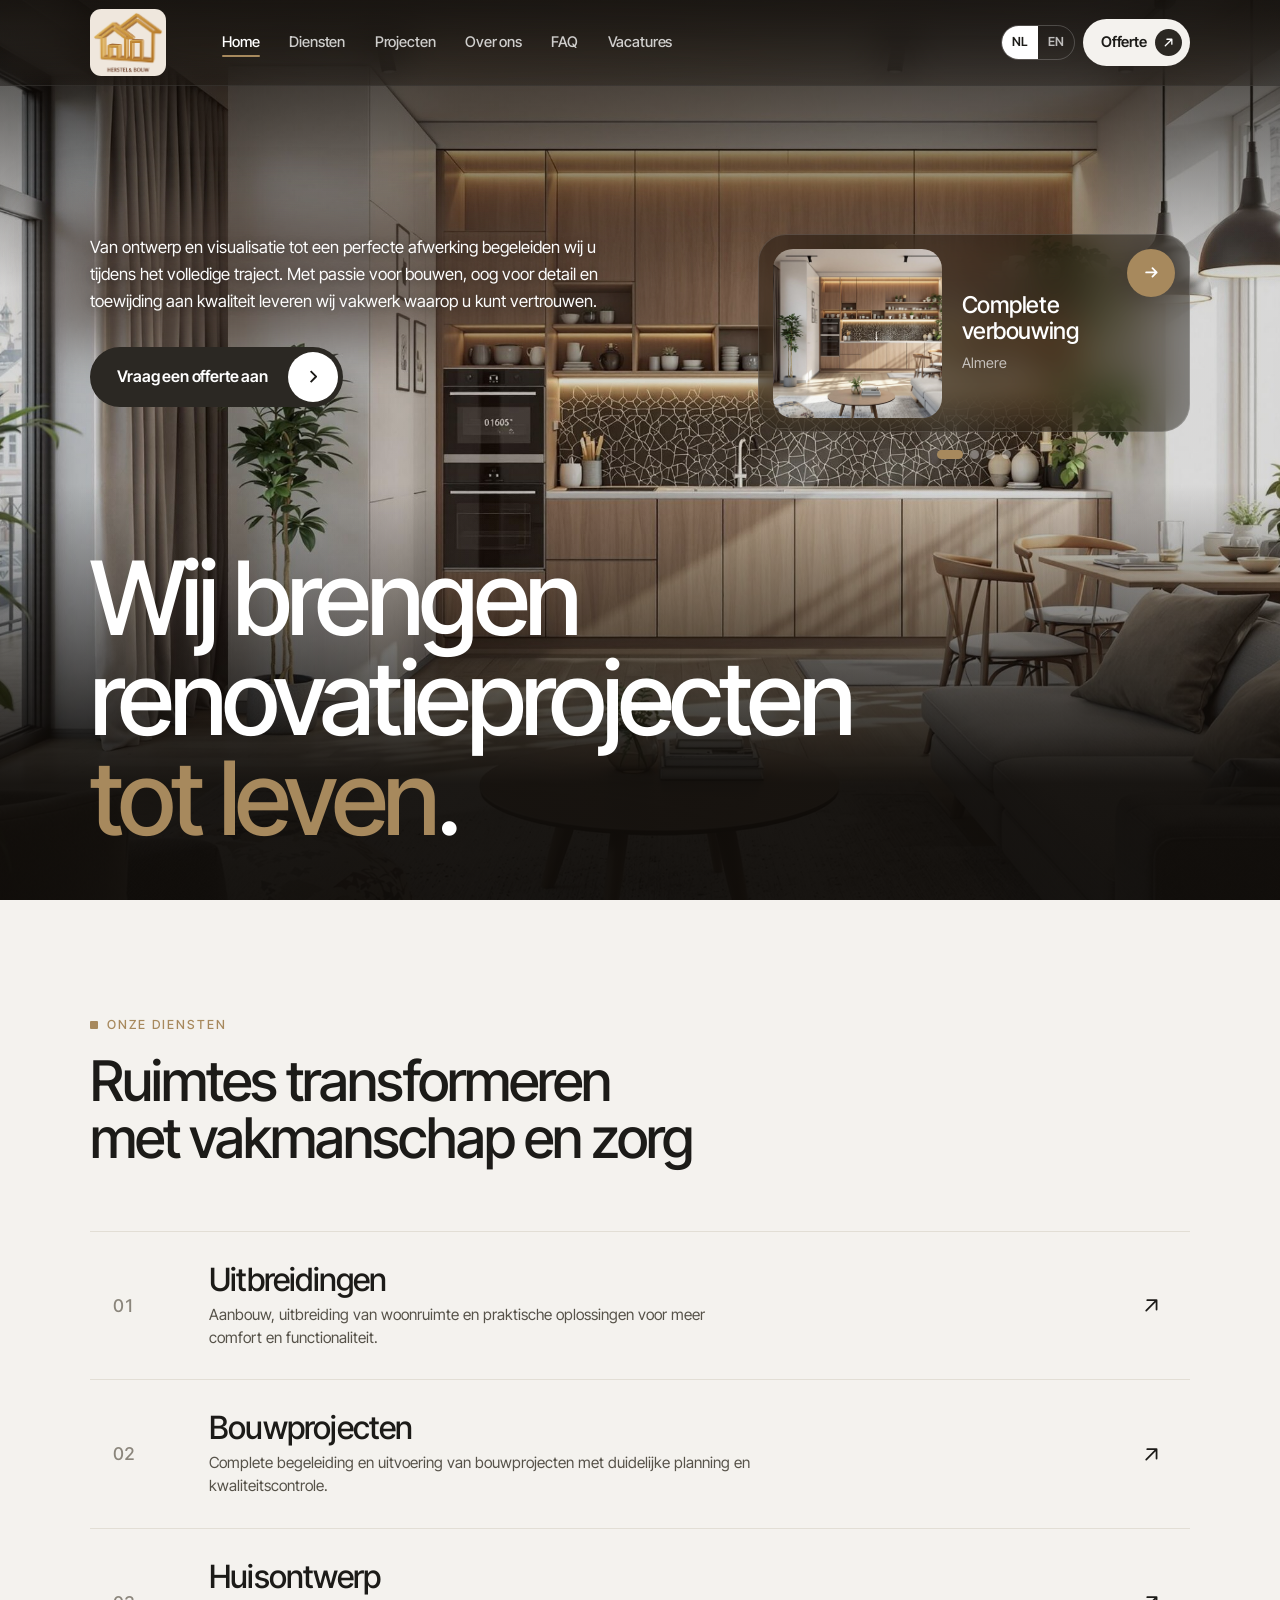
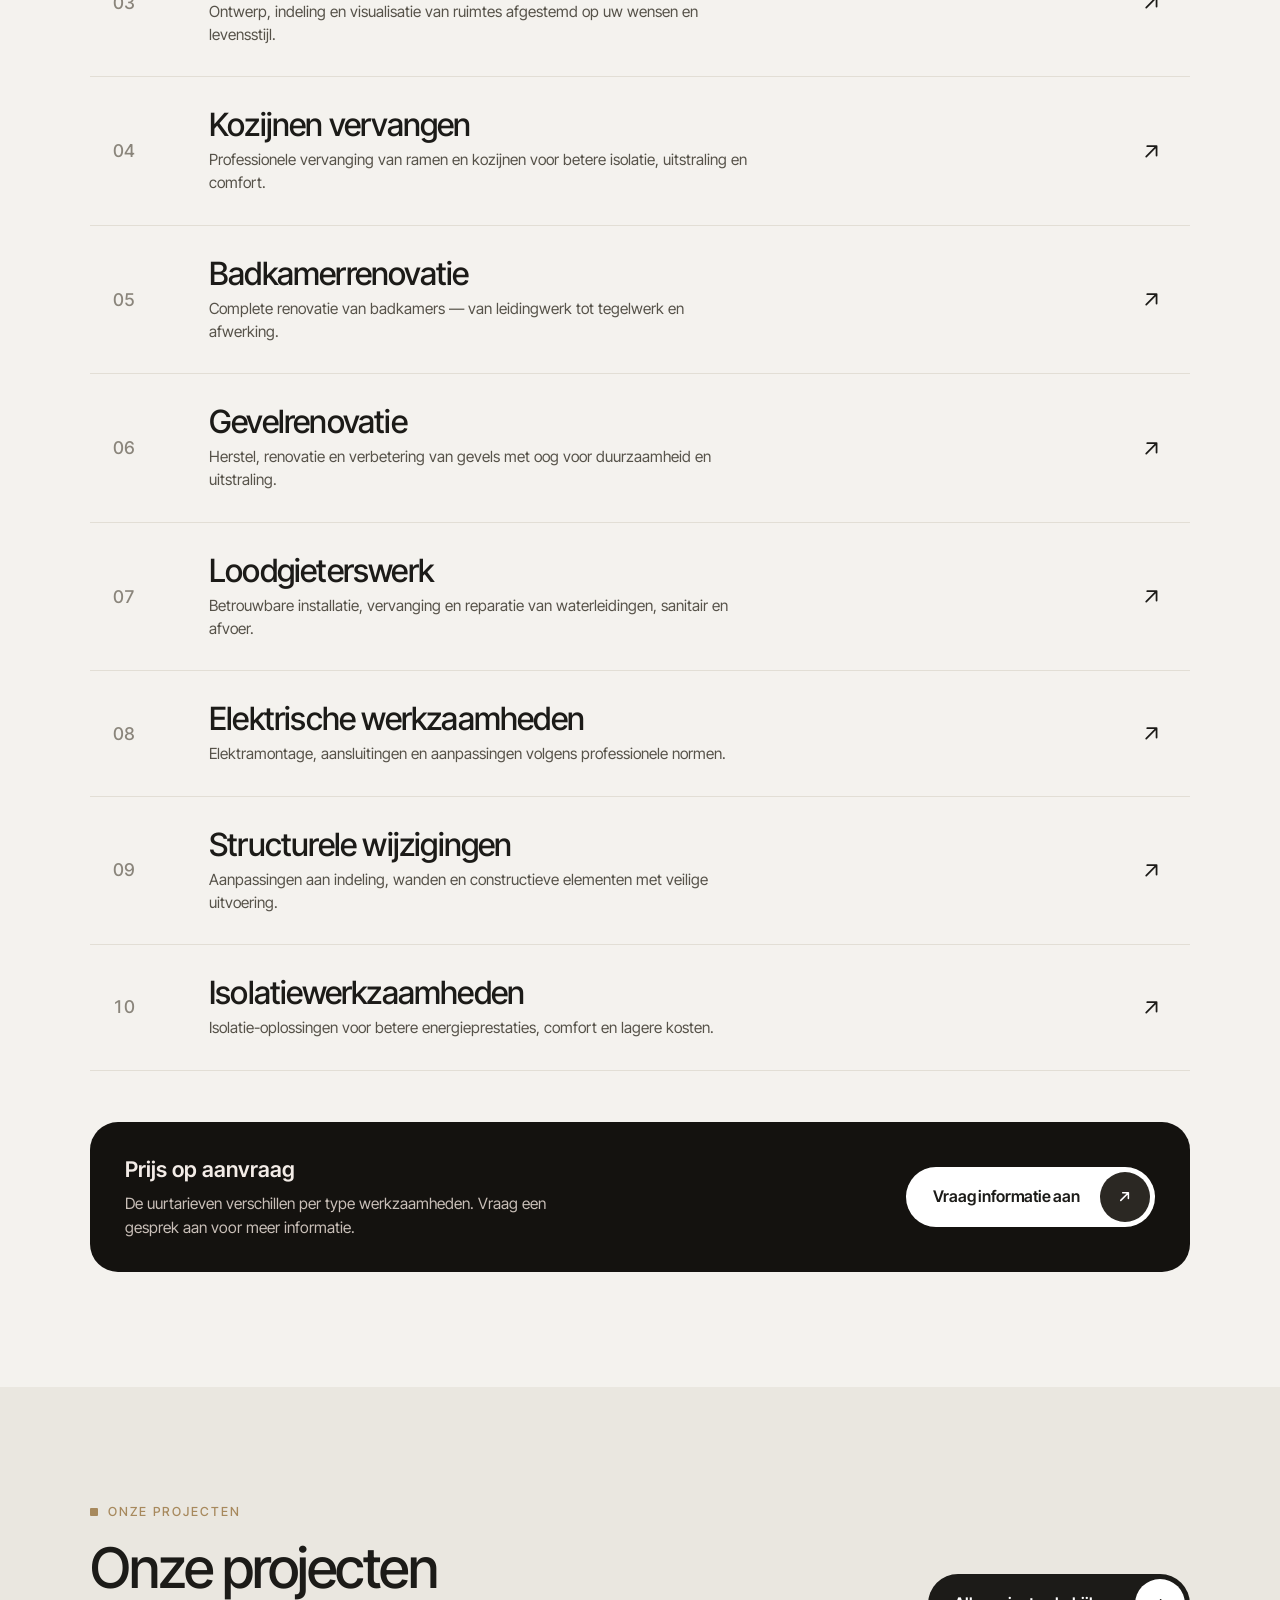
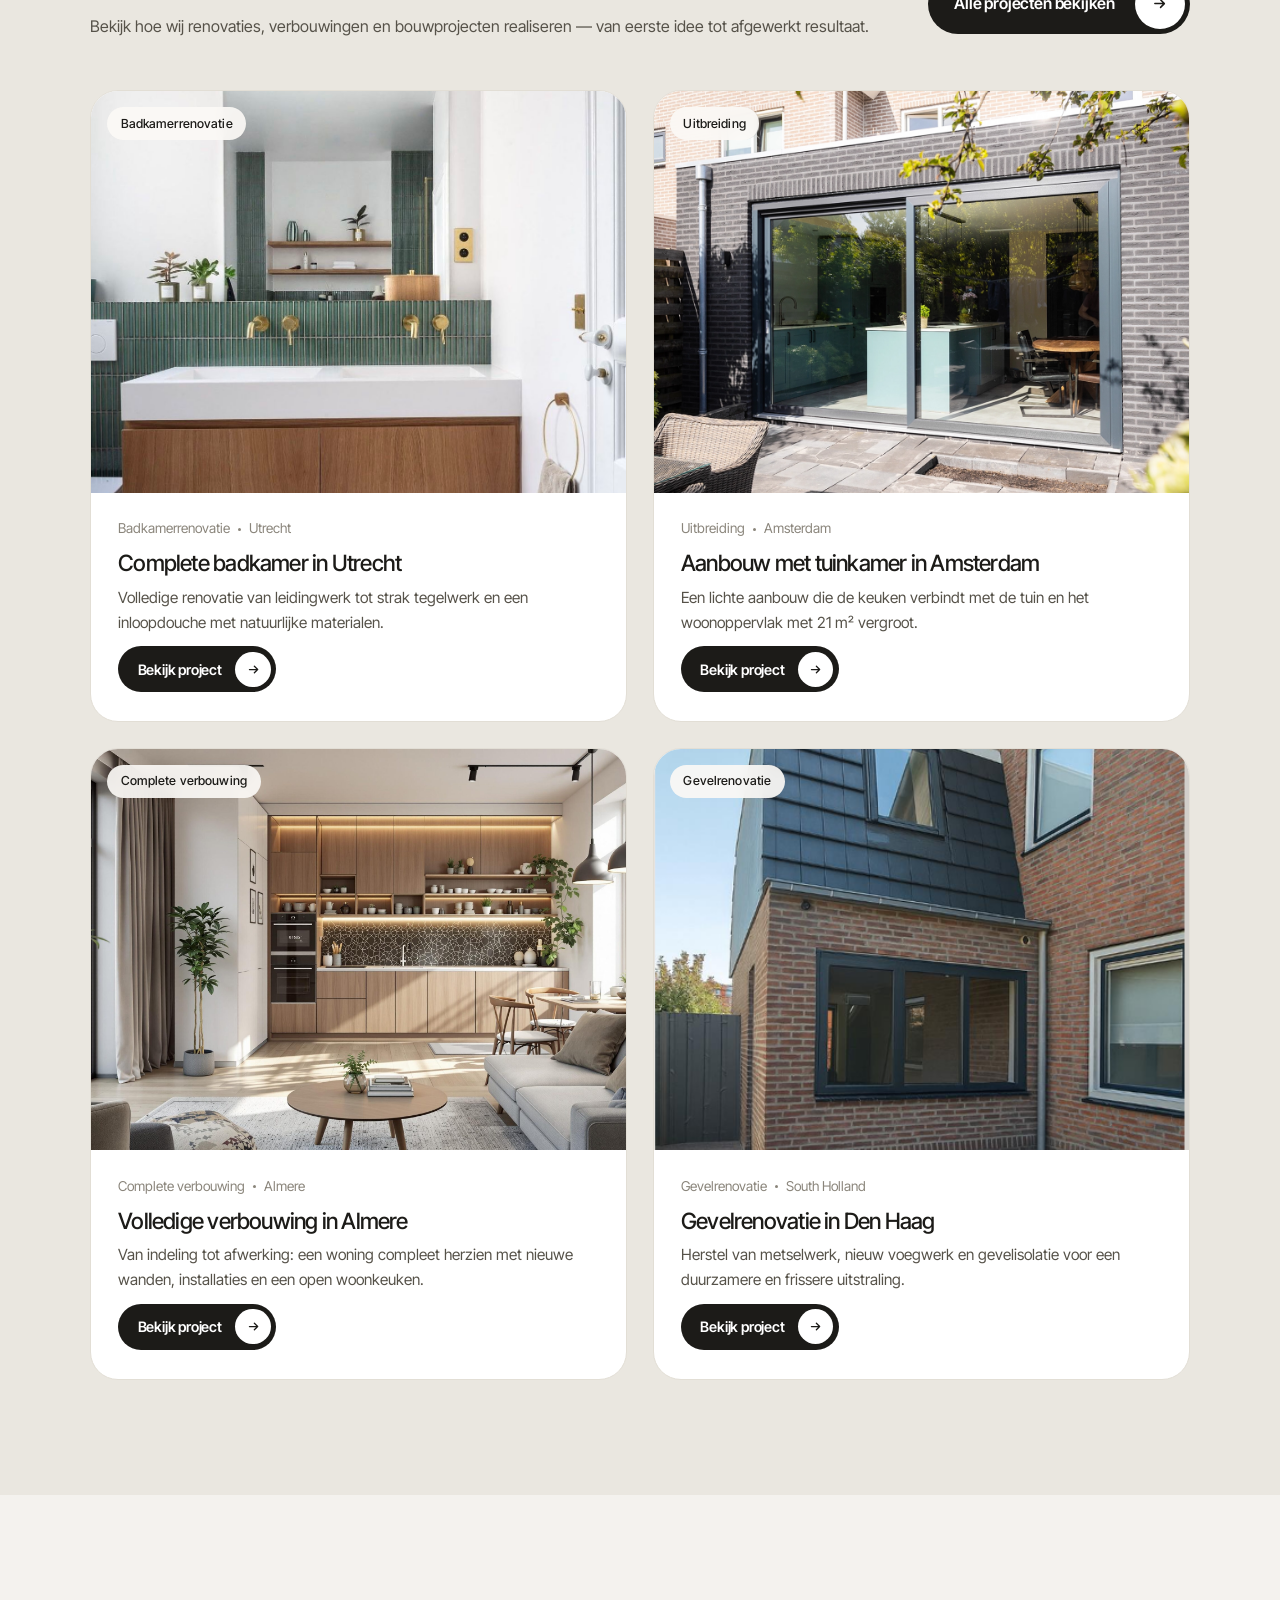
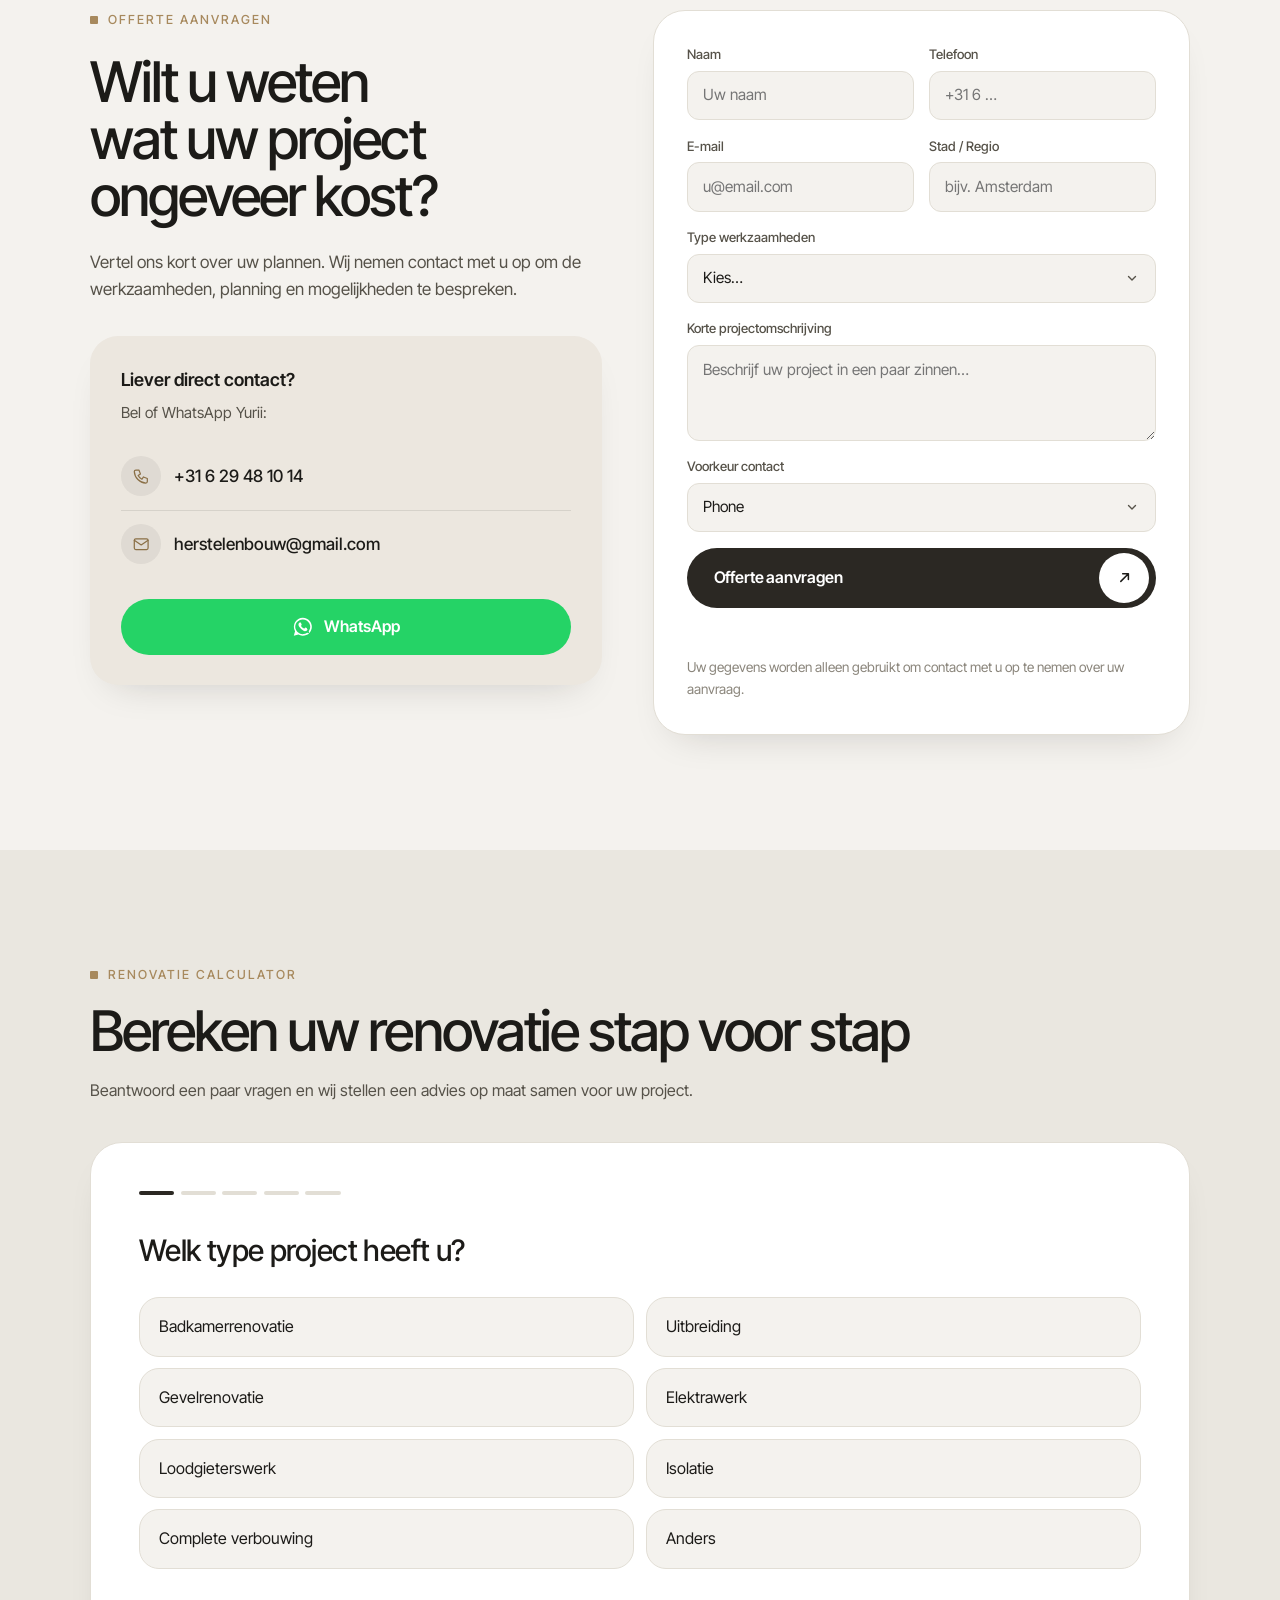
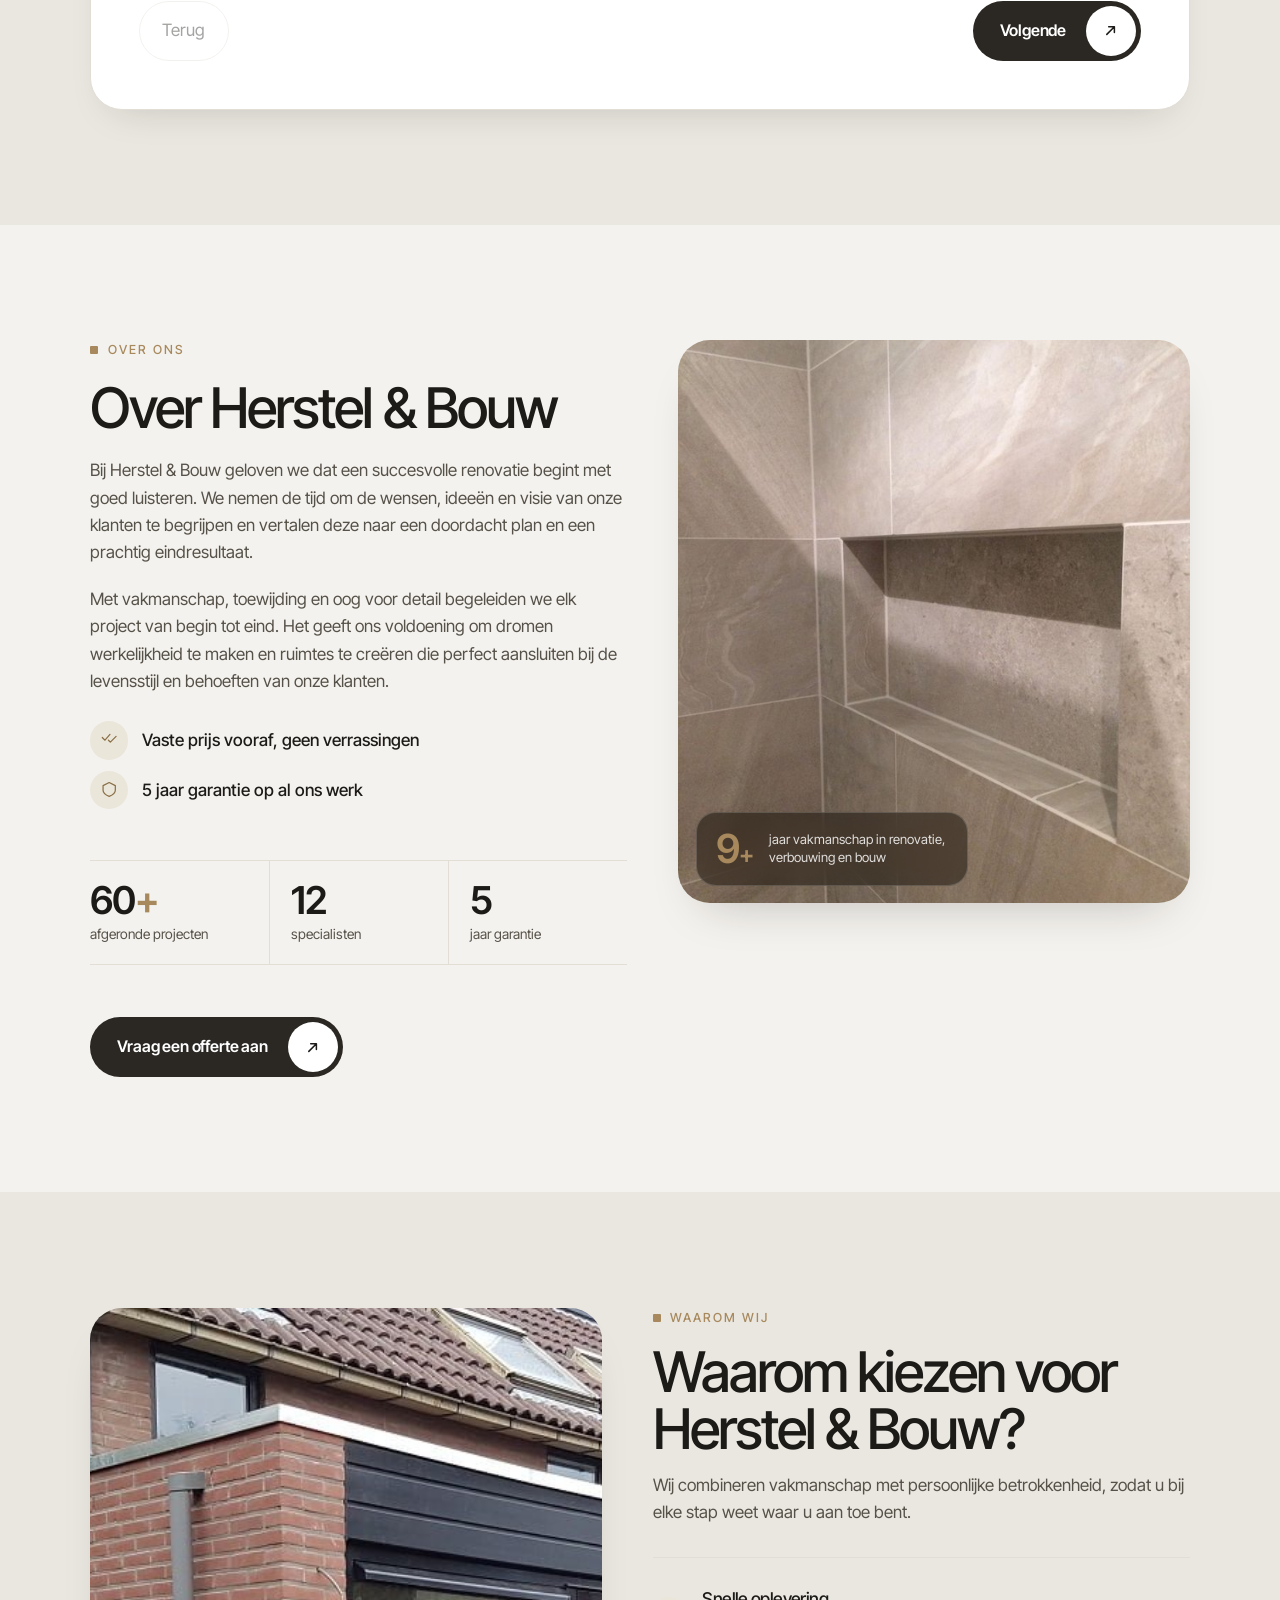
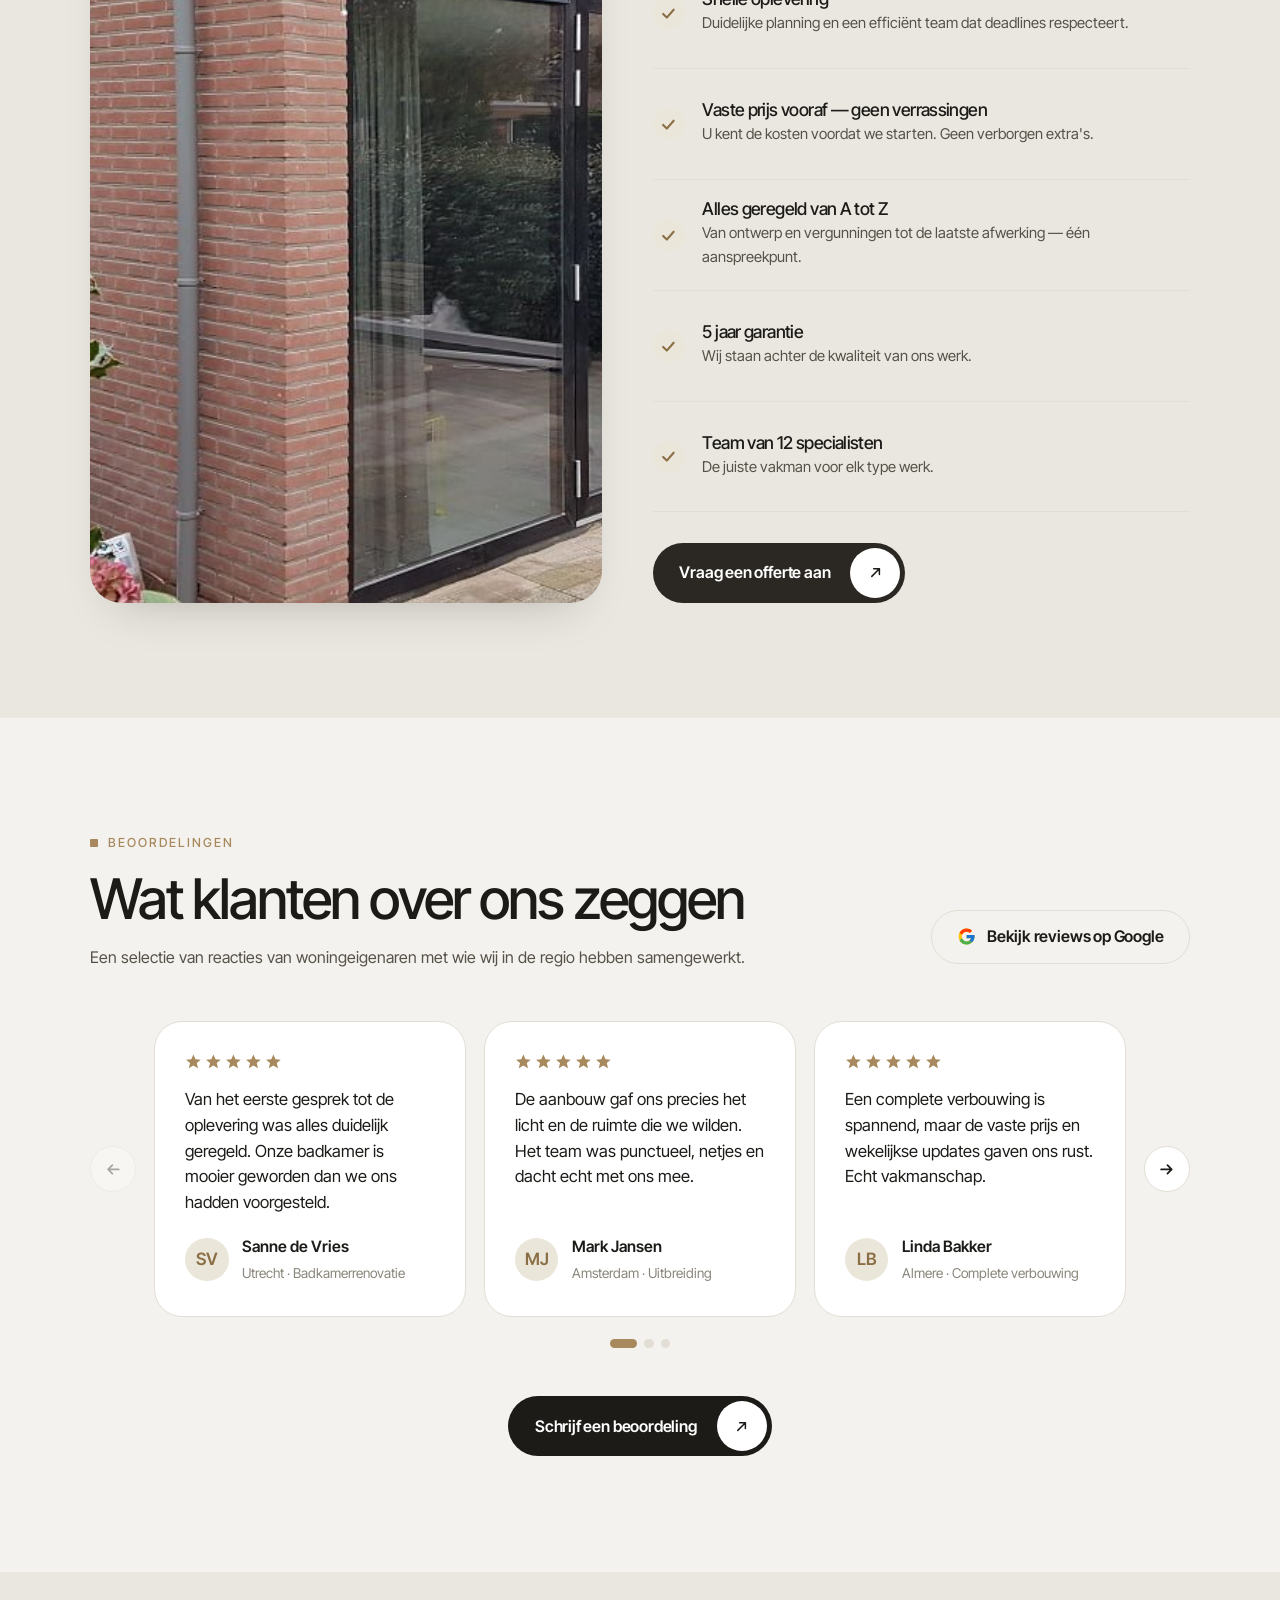
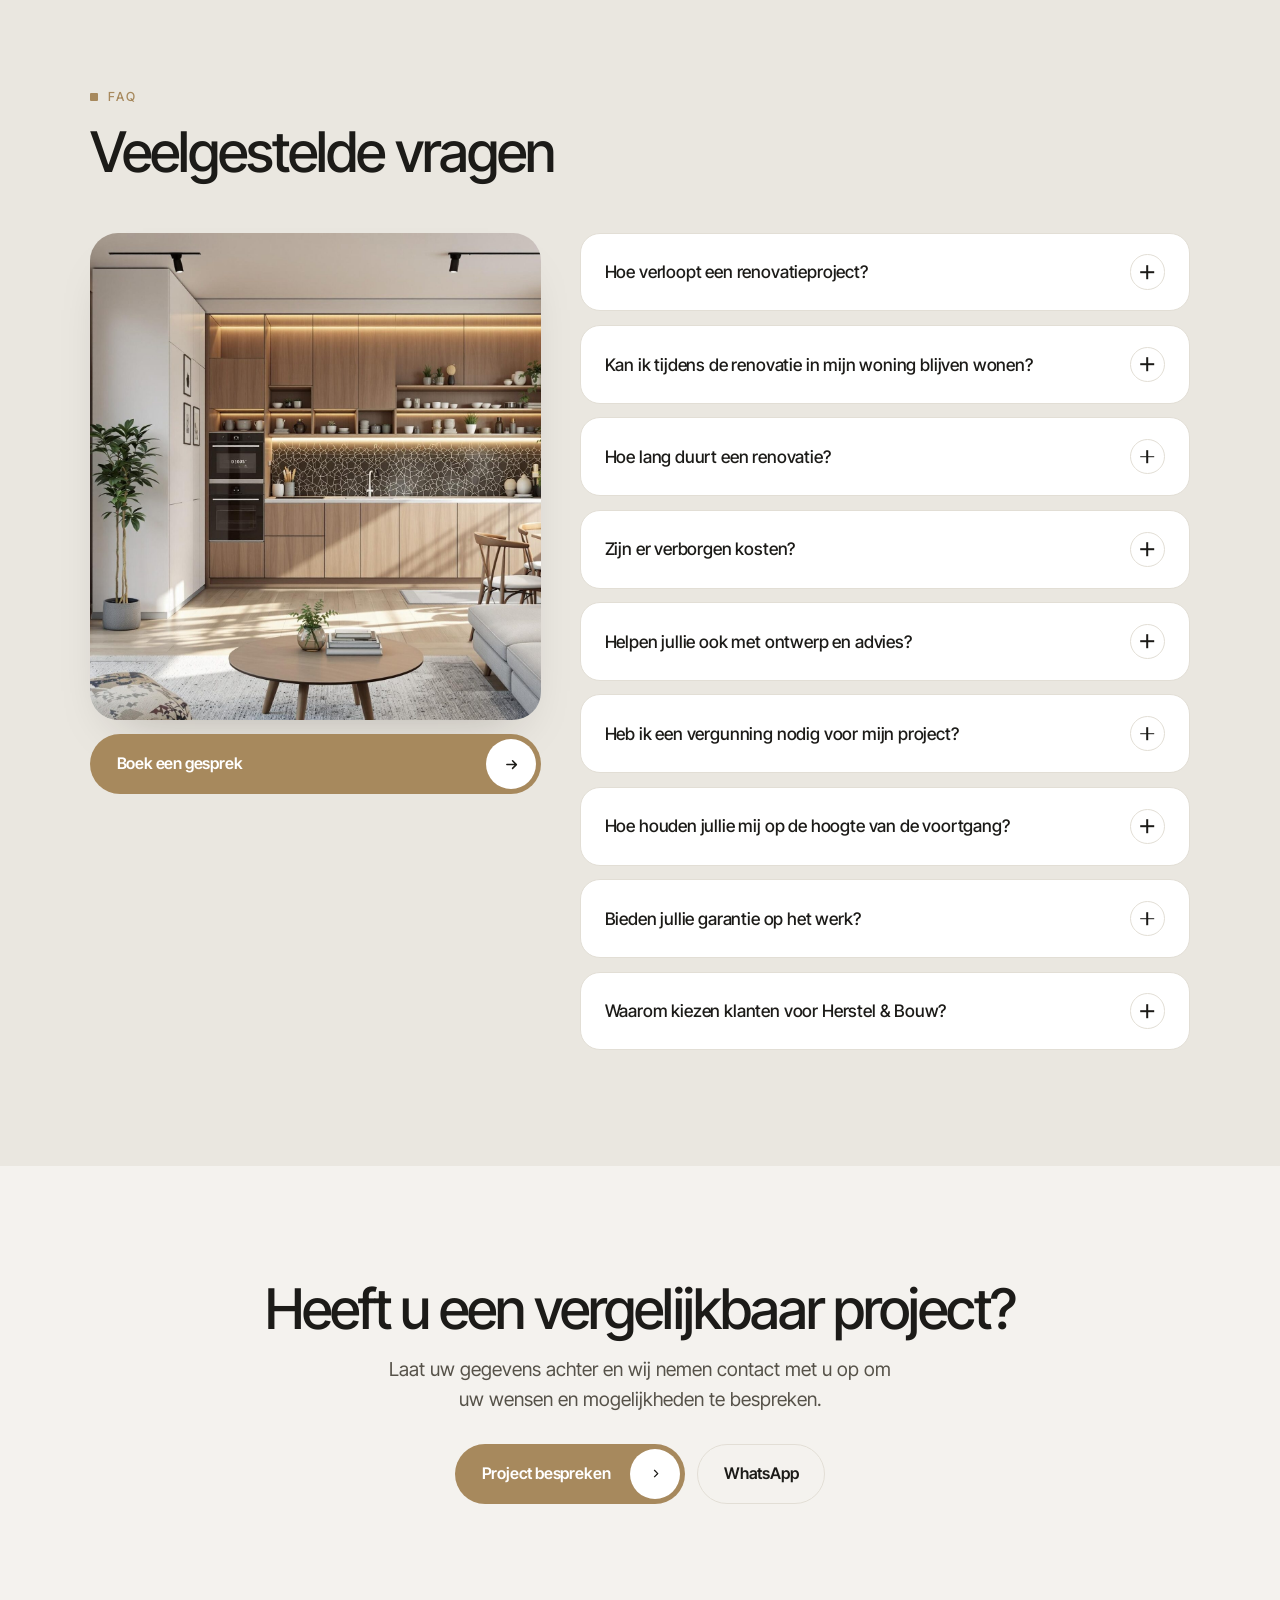
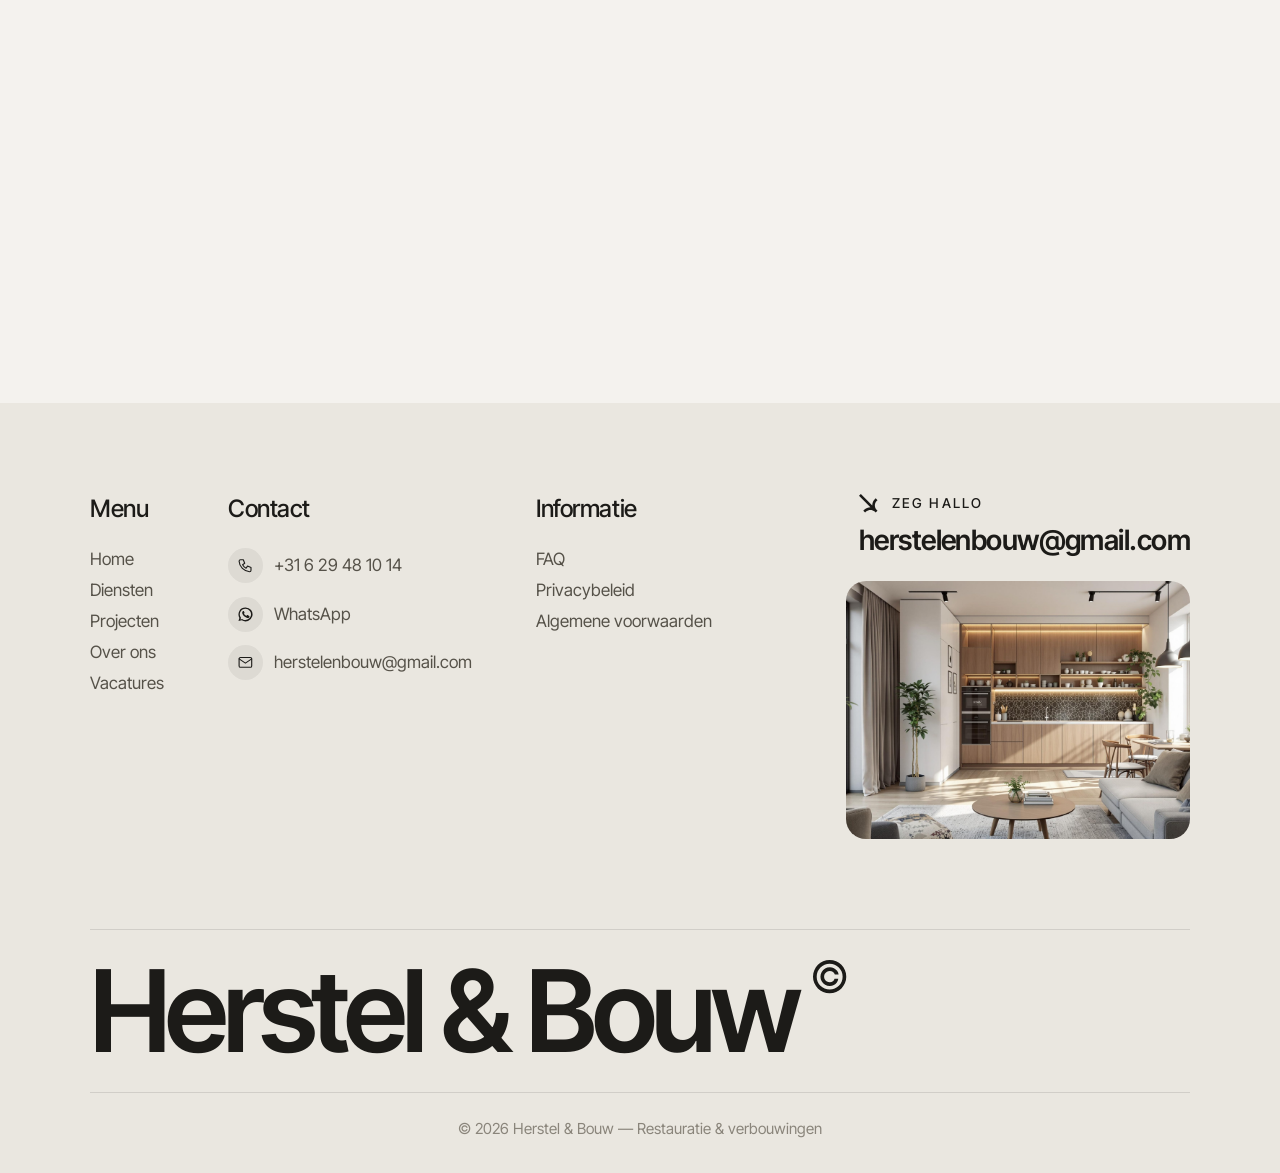
==== index.html @ 80d24a5e "Point the footer legal links at the pages they name index.html, projects.html, project.html and vaca" ====
<!DOCTYPE html>
<html lang="nl">
<head>
  <meta charset="UTF-8" />
  <meta name="viewport" content="width=device-width, initial-scale=1" />
  <title>Herstel &amp; Bouw — Renovatie, verbouwing en bouw in Amsterdam, Almere &amp; Utrecht</title>
  <meta name="description" content="Herstel & Bouw realiseert renovatie-, verbouw- en bouwprojecten van ontwerp tot afwerking in Amsterdam, Almere, Utrecht, Noord- en Zuid-Holland. Vaste prijs vooraf, 5 jaar garantie." />
  <meta name="theme-color" content="#fbf9f6" />
  <meta property="og:type" content="website" />
  <meta property="og:title" content="Herstel & Bouw — Renovatie, verbouwing en bouw" />
  <meta property="og:description" content="Van ontwerp en visualisatie tot een perfecte afwerking. Vakwerk waarop u kunt vertrouwen." />
  <meta property="og:image" content="images/projects/living-1.jpg" />
  <link rel="icon" href="images/logo.png" />
  <link rel="preload" as="image" href="images/logo-mark.png" />
  <link rel="preconnect" href="https://fonts.googleapis.com" />
  <link rel="preconnect" href="https://fonts.gstatic.com" crossorigin />
  <link href="https://fonts.googleapis.com/css2?family=Inter+Tight:wght@300;400;500;600;700&display=swap" rel="stylesheet" />
  <link rel="stylesheet" href="css/style.css?v=20260803" />
</head>
<body data-page="home">

  <!-- ===================== PRELOADER ===================== -->
  <div class="preloader" id="preloader" role="status" aria-live="polite" aria-label="Pagina wordt geladen">
    <div class="pre-inner">
      <div class="pre-mark">
        <img class="pre-logo" src="images/logo-mark.png" alt="Herstel & Bouw" width="1167" height="866" fetchpriority="high" />
        <span class="pre-sheen" aria-hidden="true"></span>
      </div>
      <div class="pre-word" aria-hidden="true">Herstel &amp; Bouw</div>
      <div class="pre-line" aria-hidden="true"></div>
    </div>
  </div>

  <!-- ===================== HEADER ===================== -->
  <header class="navbar">
    <div class="nav-inner">
      <a class="nav-brand" href="index.html" aria-label="Herstel & Bouw home">
        <img src="images/logo-header.png" alt="Herstel & Bouw" />
      </a>
      <nav class="nav-links" aria-label="Hoofdmenu">
        <a href="index.html" data-nav="home" data-i18n="nav.home">Home</a>
        <a href="#services" data-i18n="nav.services">Diensten</a>
        <a href="projects.html" data-nav="projects" data-i18n="nav.projects">Projecten</a>
        <a href="#about" data-i18n="nav.about">Over ons</a>
        <a href="#faq" data-i18n="nav.faq">FAQ</a>
        <a href="vacancies.html" data-nav="vacancies" data-i18n="nav.vacancies">Vacatures</a>
      </nav>
      <div class="nav-actions">
        <div class="lang-switch" role="group" aria-label="Taal / Language">
          <button data-lang="nl" class="is-active">NL</button>
          <button data-lang="en">EN</button>
        </div>
        <a class="nav-cta" href="#contact"><span data-i18n="nav.cta">Offerte</span>
          <span class="btn-ico"><svg viewBox="0 0 16 16" fill="none" stroke="currentColor" stroke-width="1.6" stroke-linecap="round" stroke-linejoin="round"><path d="M4 12 12 4M6 4h6v6"/></svg></span></a>
        <button class="nav-toggle" aria-label="Menu" aria-expanded="false" aria-controls="nav-overlay">
          <span class="bars"><span></span><span></span><span></span></span>
        </button>
      </div>
    </div>
  </header>

  <div class="nav-overlay" id="nav-overlay">
    <div class="nav-overlay-inner">
      <nav class="nav-overlay-menu" aria-label="Hoofdmenu">
        <a data-nav="home" href="index.html"><i class="idx">01</i><span data-i18n="nav.home">Home</span></a>
        <a data-nav="services" href="index.html#services"><i class="idx">02</i><span data-i18n="nav.services">Diensten</span></a>
        <a data-nav="projects" href="projects.html"><i class="idx">03</i><span data-i18n="nav.projects">Projecten</span></a>
        <a data-nav="about" href="index.html#about"><i class="idx">04</i><span data-i18n="nav.about">Over ons</span></a>
        <a data-nav="faq" href="index.html#faq"><i class="idx">05</i><span data-i18n="nav.faq">FAQ</span></a>
        <a data-nav="vacancies" href="vacancies.html"><i class="idx">06</i><span data-i18n="nav.vacancies">Vacatures</span></a>
        <a data-nav="contact" href="index.html#contact"><i class="idx">07</i><span data-i18n="nav.contact">Contact</span></a>
      </nav>
      <div class="nav-overlay-side">
        <div>
          <h6 data-i18n="footer.contact">Contact</h6>
          <a href="tel:+31629481014">+31 6 29 48 10 14</a>
          <a href="mailto:herstelenbouw@gmail.com">herstelenbouw@gmail.com</a>
          <a href="https://wa.me/31629481014" target="_blank" rel="noopener">WhatsApp</a>
        </div>
        <div>
          <h6 data-i18n="footer.regionsTitle">Werkgebied</h6>
          <p style="color:rgba(255,255,255,.6);max-width:18rem">Amsterdam, Almere, Utrecht, Utrecht regio, North &amp; South Holland</p>
        </div>
        <a class="btn" href="index.html#contact"><span data-i18n="btn.quote">Vraag een offerte aan</span>
          <span class="btn-ico"><svg viewBox="0 0 16 16" fill="none" stroke="currentColor" stroke-width="1.6" stroke-linecap="round" stroke-linejoin="round"><path d="M4 12 12 4M6 4h6v6"/></svg></span></a>
      </div>
    </div>
    <div class="nav-overlay-bottom">
      <span>© <span data-year>2026</span> Herstel &amp; Bouw</span>
      <span>Lorentzweg 12d, 3752 LH Bunschoten-Spakenburg</span>
    </div>
  </div>

  <main>
    <!-- ===================== HERO ===================== -->
    <section class="hero">
      <div class="hero-bg">
        <div class="hero-slide is-active"><img src="images/projects/living-1.jpg" alt="Gerenoveerde woonruimte" /></div>
      </div>
      <div class="hero-inner container">
        <!-- TOP: description + CTA (left)  |  project card + dots (right) -->
        <div class="hero-top">
          <div class="hero-top-left">
            <p class="hero-p" data-i18n="hero.p">Van ontwerp en visualisatie tot een perfecte afwerking begeleiden wij u tijdens het volledige traject. Met passie voor bouwen, oog voor detail en toewijding aan kwaliteit leveren wij vakwerk waarop u kunt vertrouwen.</p>
            <div class="hero-button-wrap">
              <a class="btn" href="#contact"><span data-i18n="btn.quote">Vraag een offerte aan</span>
                <span class="btn-ico"><svg class="btn-chevron" viewBox="0 0 12 24" fill="none"><path fill-rule="evenodd" clip-rule="evenodd" d="M10.1571 12.7109L4.50006 18.3679L3.08606 16.9539L8.03606 12.0039L3.08606 7.05389L4.50006 5.63989L10.1571 11.2969C10.3445 11.4844 10.4498 11.7387 10.4498 12.0039C10.4498 12.2691 10.3445 12.5234 10.1571 12.7109Z" fill="currentColor"/></svg></span></a>
            </div>
          </div>

          <div class="hero-top-right">
            <aside class="hero-card" aria-label="Uitgelicht project">
              <div class="hero-card-media">
                <div class="hero-card-slide is-active"><img src="images/projects/living-1.jpg" alt="" /></div>
                <div class="hero-card-slide"><img src="images/projects/extension-2.webp" alt="" /></div>
                <div class="hero-card-slide"><img src="images/projects/bathroom-1.jpg" alt="" /></div>
                <div class="hero-card-slide"><img src="images/projects/extension-5.png" alt="" /></div>
              </div>
              <div class="hero-card-text">
                <div class="hc-name" id="hc-name">Complete verbouwing</div>
                <div class="hc-sub" id="hc-sub">Almere</div>
              </div>
              <button class="icon-btn hero-card-next" id="hero-next" aria-label="Volgend project">
                <svg viewBox="0 0 16 16" fill="none" stroke="currentColor" stroke-width="1.7" stroke-linecap="round" stroke-linejoin="round"><path d="M3 8h10M9 4l4 4-4 4"/></svg>
              </button>
            </aside>
            <div class="hero-dots" id="hero-dots" aria-label="Projecten">
              <button class="is-active" aria-label="Project 1"></button>
              <button aria-label="Project 2"></button>
              <button aria-label="Project 3"></button>
              <button aria-label="Project 4"></button>
            </div>
          </div>
        </div>

        <!-- BOTTOM: huge heading -->
        <div class="hero-bottom">
          <h1 class="hero-heading"><span data-i18n="hero.h1a">Wij brengen renovatieprojecten</span> <span class="accent" data-i18n="hero.h1b">tot leven</span>.</h1>
        </div>
      </div>
    </section>

    <!-- ===================== SERVICES ===================== -->
    <section class="section section--services" id="services">
      <div class="container">
        <div class="section-header reveal">
          <span class="eyebrow eyebrow--badge" data-i18n="services.eyebrow">Onze diensten</span>
          <h2 class="h2" data-i18n="services.heading">Ruimtes transformeren met vakmanschap en zorg</h2>
        </div>

        <!-- Rendered by main.js from data/services.json (admin-editable) -->
        <div class="svc-list" id="svc-list"></div>

        <div class="service-cta reveal">
          <div class="price-tag">
            <strong data-i18n="svc.price.t">Prijs op aanvraag</strong>
            <span data-i18n="svc.price.d">De uurtarieven verschillen per type werkzaamheden. Vraag een gesprek aan voor meer informatie.</span>
          </div>
          <a class="btn btn--light" href="#contact"><span data-i18n="btn.requestInfo">Vraag informatie aan</span>
            <span class="btn-ico"><svg viewBox="0 0 16 16" fill="none" stroke="currentColor" stroke-width="1.6" stroke-linecap="round" stroke-linejoin="round"><path d="M4 12 12 4M6 4h6v6"/></svg></span></a>
        </div>
      </div>
    </section>

    <!-- ===================== PORTFOLIO ===================== -->
    <section class="section section--cream" id="projects">
      <div class="container">
        <div class="proj-head reveal">
          <div class="section-header">
            <span class="eyebrow" data-i18n="proj.eyebrow">Onze projecten</span>
            <h2 class="h2" data-i18n="proj.title">Onze projecten</h2>
            <p class="lead lead--nowrap" data-i18n="proj.sub">Bekijk hoe wij renovaties, verbouwingen en bouwprojecten realiseren — van eerste idee tot afgewerkt resultaat.</p>
          </div>
          <a class="btn btn--dark proj-head-cta" href="projects.html"><span data-i18n="btn.allProjects">Alle projecten bekijken</span>
            <span class="btn-ico"><svg viewBox="0 0 16 16" fill="none" stroke="currentColor" stroke-width="1.6" stroke-linecap="round" stroke-linejoin="round"><path d="M3 8h10M9 4l4 4-4 4"/></svg></span></a>
        </div>
        <div class="projects-grid" id="portfolio-grid" data-limit="4"></div>
      </div>
    </section>

    <!-- ===================== QUOTE FORM ===================== -->
    <section class="section" id="contact">
      <div class="container">
        <div class="form-split">
          <div class="form-aside reveal">
            <span class="eyebrow" data-i18n="quote.eyebrow">Offerte aanvragen</span>
            <h2 class="h2" data-i18n="quote.title">Wilt u weten wat uw project ongeveer kost?</h2>
            <p class="muted" data-i18n="quote.sub">Vertel ons kort over uw plannen. Wij nemen contact met u op om de werkzaamheden, planning en mogelijkheden te bespreken.</p>
            <div class="contact-card">
              <span class="ctitle" data-i18n="quote.direct.t">Liever direct contact?</span>
              <span class="cmuted" data-i18n="quote.direct.d">Bel of WhatsApp Yurii:</span>
              <div class="contact-rows">
                <a class="contact-row" href="tel:+31629481014">
                  <span class="ci"><svg viewBox="0 0 24 24" fill="none" stroke="currentColor" stroke-width="1.6" stroke-linecap="round" stroke-linejoin="round"><path d="M5 4h4l2 5-3 2a12 12 0 0 0 5 5l2-3 5 2v4a2 2 0 0 1-2 2A16 16 0 0 1 3 6a2 2 0 0 1 2-2z"/></svg></span>
                  <span>+31 6 29 48 10 14</span>
                </a>
                <a class="contact-row" href="mailto:herstelenbouw@gmail.com">
                  <span class="ci"><svg viewBox="0 0 24 24" fill="none" stroke="currentColor" stroke-width="1.6" stroke-linecap="round" stroke-linejoin="round"><rect x="3" y="5" width="18" height="14" rx="2"/><path d="m3 7 9 6 9-6"/></svg></span>
                  <span>herstelenbouw@gmail.com</span>
                </a>
              </div>
              <a class="btn-wa" href="https://wa.me/31629481014" target="_blank" rel="noopener">
                <svg viewBox="0 0 24 24" fill="currentColor" aria-hidden="true"><path d="M12 2a10 10 0 0 0-8.6 15L2 22l5.1-1.3A10 10 0 1 0 12 2zm0 1.8a8.2 8.2 0 0 1 6.9 12.6l-.3.5.6 2.2-2.3-.6-.5.3A8.2 8.2 0 1 1 12 3.8zm4.6 9.9c-.2-.1-1.4-.7-1.6-.8-.2-.1-.4-.1-.5.1l-.7.9c-.1.2-.3.2-.5.1a6.6 6.6 0 0 1-3.3-2.8c-.1-.2 0-.4.1-.5l.4-.5q.1-.2.2-.4v-.4l-.8-1.9c-.2-.5-.4-.4-.6-.4h-.5a1 1 0 0 0-.7.3 2.9 2.9 0 0 0-.9 2.2 5 5 0 0 0 1.1 2.7 11.4 11.4 0 0 0 4.5 4c2.1.8 2.1.6 2.5.5a2.6 2.6 0 0 0 1.7-1.2 2.1 2.1 0 0 0 .1-1.2c0-.1-.2-.2-.5-.3z"/></svg>
                <span data-i18n="btn.whatsapp">WhatsApp</span>
              </a>
            </div>
          </div>

          <div class="form-card reveal" data-delay="1">
            <form class="form" data-form data-subject="Offerteaanvraag" novalidate>
              <input type="text" class="hp" name="_honey" tabindex="-1" autocomplete="off" />
              <div class="form-row">
                <div class="field"><label data-i18n="f.name">Naam</label><input type="text" name="Naam" required data-i18n-ph="ph.name" placeholder="Uw naam" /></div>
                <div class="field"><label data-i18n="f.phone">Telefoon</label><input type="tel" name="Telefoon" required data-i18n-ph="ph.phone" placeholder="+31 6 …" /></div>
              </div>
              <div class="form-row">
                <div class="field"><label data-i18n="f.email">E-mail</label><input type="email" name="E-mail" required data-i18n-ph="ph.email" placeholder="u@email.com" /></div>
                <div class="field"><label data-i18n="f.city">Stad / Regio</label><input type="text" name="Stad/Regio" data-i18n-ph="ph.city" placeholder="bijv. Amsterdam" /></div>
              </div>
              <div class="field"><label data-i18n="f.type">Type werkzaamheden</label>
                <select name="Type werkzaamheden">
                  <option value="" data-i18n="f.choose">Kies…</option>
                  <option data-i18n="svc.5.t">Badkamerrenovatie</option>
                  <option data-i18n="svc.1.t">Uitbreiding</option>
                  <option data-i18n="svc.6.t">Gevelrenovatie</option>
                  <option data-i18n="svc.8.t">Elektrawerk</option>
                  <option data-i18n="svc.7.t">Loodgieterswerk</option>
                  <option data-i18n="svc.10.t">Isolatie</option>
                  <option data-i18n="quiz.o.full">Complete verbouwing</option>
                  <option data-i18n="quiz.o.other">Anders</option>
                </select>
              </div>
              <div class="field"><label data-i18n="f.desc">Korte projectomschrijving</label><textarea name="Omschrijving" data-i18n-ph="ph.desc" placeholder="Beschrijf uw project in een paar zinnen…"></textarea></div>
              <div class="field"><label data-i18n="f.contact">Voorkeur contact</label>
                <select name="Voorkeur contact"><option>Phone</option><option>WhatsApp</option><option>Email</option></select>
              </div>
              <button class="btn btn--block" type="submit"><span data-i18n="btn.submitQuote">Offerte aanvragen</span>
                <span class="btn-ico"><svg viewBox="0 0 16 16" fill="none" stroke="currentColor" stroke-width="1.6" stroke-linecap="round" stroke-linejoin="round"><path d="M4 12 12 4M6 4h6v6"/></svg></span></button>
              <p class="form-status" role="status" aria-live="polite"></p>
              <p class="form-note" data-i18n="form.note">Uw gegevens worden alleen gebruikt om contact met u op te nemen over uw aanvraag.</p>
            </form>
          </div>
        </div>
      </div>
    </section>

    <!-- ===================== CALCULATOR / QUIZ ===================== -->
    <section class="section section--cream">
      <div class="container">
        <div class="section-header reveal" style="margin-bottom:2.5rem;">
          <span class="eyebrow" data-i18n="quiz.eyebrow">Renovatie calculator</span>
          <h2 class="h2" data-i18n="quiz.title">Bereken uw renovatie stap voor stap</h2>
          <p class="lead lead--nowrap" data-i18n="quiz.sub">Beantwoord een paar vragen en wij stellen een advies op maat samen voor uw project.</p>
        </div>

        <div class="quiz reveal">
          <div class="quiz-head">
            <div class="quiz-progress">
              <span class="bar"></span><span class="bar"></span><span class="bar"></span><span class="bar"></span><span class="bar"></span>
            </div>
          </div>
          <form class="quiz-form" data-form data-subject="Calculator-aanvraag" novalidate>
            <input type="text" class="hp" name="_honey" tabindex="-1" autocomplete="off" />

            <div class="quiz-step is-active">
              <p class="q" data-i18n="quiz.q1">Welk type project heeft u?</p>
              <input type="hidden" name="Projecttype" />
              <div class="quiz-options">
                <button type="button" class="quiz-opt" data-i18n="quiz.o.bath">Badkamerrenovatie</button>
                <button type="button" class="quiz-opt" data-i18n="quiz.o.ext">Uitbreiding</button>
                <button type="button" class="quiz-opt" data-i18n="quiz.o.facade">Gevelrenovatie</button>
                <button type="button" class="quiz-opt" data-i18n="quiz.o.elect">Elektrawerk</button>
                <button type="button" class="quiz-opt" data-i18n="quiz.o.plumb">Loodgieterswerk</button>
                <button type="button" class="quiz-opt" data-i18n="quiz.o.insul">Isolatie</button>
                <button type="button" class="quiz-opt" data-i18n="quiz.o.full">Complete verbouwing</button>
                <button type="button" class="quiz-opt" data-i18n="quiz.o.other">Anders</button>
              </div>
            </div>

            <div class="quiz-step">
              <p class="q" data-i18n="quiz.q2">Waar bevindt het project zich?</p>
              <input type="hidden" name="Regio" />
              <div class="quiz-options">
                <button type="button" class="quiz-opt">Amsterdam</button>
                <button type="button" class="quiz-opt">Almere</button>
                <button type="button" class="quiz-opt">Utrecht</button>
                <button type="button" class="quiz-opt">North Holland</button>
                <button type="button" class="quiz-opt">South Holland</button>
                <button type="button" class="quiz-opt" data-i18n="quiz.o.otherRegion">Andere regio</button>
              </div>
            </div>

            <div class="quiz-step">
              <p class="q" data-i18n="quiz.q3">Wanneer wilt u starten?</p>
              <input type="hidden" name="Startmoment" />
              <div class="quiz-options">
                <button type="button" class="quiz-opt" data-i18n="quiz.o.asap">Zo snel mogelijk</button>
                <button type="button" class="quiz-opt" data-i18n="quiz.o.1m">Binnen 1 maand</button>
                <button type="button" class="quiz-opt" data-i18n="quiz.o.3m">Binnen 3 maanden</button>
                <button type="button" class="quiz-opt" data-i18n="quiz.o.orient">Ik oriënteer mij nog</button>
              </div>
            </div>

            <div class="quiz-step">
              <p class="q" data-i18n="quiz.q4">Heeft u al een ontwerp of plan?</p>
              <input type="hidden" name="Ontwerp aanwezig" />
              <div class="quiz-options">
                <button type="button" class="quiz-opt" data-i18n="quiz.o.yes">Ja</button>
                <button type="button" class="quiz-opt" data-i18n="quiz.o.no">Nee</button>
                <button type="button" class="quiz-opt" data-i18n="quiz.o.partly">Gedeeltelijk</button>
              </div>
            </div>

            <div class="quiz-step">
              <p class="q" data-i18n="quiz.q5">Laat uw contactgegevens achter:</p>
              <div class="quiz-fields">
                <div class="field"><label data-i18n="f.name">Naam</label><input type="text" name="Naam" required data-i18n-ph="ph.name" placeholder="Uw naam" /></div>
                <div class="field"><label data-i18n="f.phone">Telefoon</label><input type="tel" name="Telefoon" required data-i18n-ph="ph.phone" placeholder="+31 6 …" /></div>
                <div class="field"><label data-i18n="f.email">E-mail</label><input type="email" name="E-mail" required data-i18n-ph="ph.email" placeholder="u@email.com" /></div>
              </div>
              <p class="form-status" role="status" aria-live="polite" style="margin-top:1rem;"></p>
            </div>

            <div class="quiz-nav">
              <button type="button" class="quiz-back" disabled><span data-i18n="btn.back">Terug</span></button>
              <button type="button" class="btn quiz-next"><span data-i18n="btn.next">Volgende</span>
                <span class="btn-ico"><svg viewBox="0 0 16 16" fill="none" stroke="currentColor" stroke-width="1.6" stroke-linecap="round" stroke-linejoin="round"><path d="M3 8h10M9 4l4 4-4 4"/></svg></span></button>
            </div>
          </form>
        </div>
      </div>
    </section>

    <!-- ===================== ABOUT ===================== -->
    <section class="section" id="about">
      <div class="container">
        <div class="about-grid">
          <div class="about-text reveal">
            <span class="eyebrow" data-i18n="about.eyebrow">Over ons</span>
            <h2 class="h2" data-i18n="about.title">Over Herstel &amp; Bouw</h2>
            <p data-i18n="about.p1">Bij Herstel &amp; Bouw geloven we dat een succesvolle renovatie begint met goed luisteren. We nemen de tijd om de wensen, ideeën en visie van onze klanten te begrijpen en vertalen deze naar een doordacht plan en een prachtig eindresultaat.</p>
            <p data-i18n="about.p2">Met vakmanschap, toewijding en oog voor detail begeleiden we elk project van begin tot eind. Het geeft ons voldoening om dromen werkelijkheid te maken en ruimtes te creëren die perfect aansluiten bij de levensstijl en behoeften van onze klanten.</p>
            <div class="about-highlights">
              <div class="about-hl"><span class="ico"><svg viewBox="0 0 24 24" fill="none" stroke="currentColor" stroke-width="1.6" stroke-linecap="round" stroke-linejoin="round"><path d="M3 8.5 6.5 12 13 4.5"/><path d="m11 12 2.5 2.5L21 7"/></svg></span><span data-i18n="about.hl1">Vaste prijs vooraf, geen verrassingen</span></div>
              <div class="about-hl"><span class="ico"><svg viewBox="0 0 24 24" fill="none" stroke="currentColor" stroke-width="1.6" stroke-linecap="round" stroke-linejoin="round"><path d="M12 2 4 6v6c0 5 8 8 8 8s8-3 8-8V6z"/></svg></span><span data-i18n="about.hl2">5 jaar garantie op al ons werk</span></div>
            </div>
            <div class="about-stats">
              <div class="about-stat"><span class="num">60<i>+</i></span><span class="lbl" data-i18n="badge.projects">afgeronde projecten</span></div>
              <div class="about-stat"><span class="num">12</span><span class="lbl" data-i18n="badge.specialists">specialisten</span></div>
              <div class="about-stat"><span class="num">5</span><span class="lbl" data-i18n="badge.warranty">jaar garantie</span></div>
            </div>
            <a class="btn about-cta" href="#contact"><span data-i18n="btn.quote">Vraag een offerte aan</span>
              <span class="btn-ico"><svg viewBox="0 0 16 16" fill="none" stroke="currentColor" stroke-width="1.6" stroke-linecap="round" stroke-linejoin="round"><path d="M4 12 12 4M6 4h6v6"/></svg></span></a>
          </div>
          <div class="about-media reveal" data-delay="1">
            <img src="images/projects/bathroom-6.jpg" alt="Vakwerk van Herstel & Bouw" />
            <div class="about-badge">
              <span class="about-badge-num">9<span>+</span></span>
              <span class="about-badge-lbl" data-i18n="about.badge">jaar vakmanschap in renovatie, verbouwing en bouw</span>
            </div>
          </div>
        </div>
      </div>
    </section>

    <!-- ===================== WHY CHOOSE ===================== -->
    <section class="section section--cream">
      <div class="container">
        <div class="why-grid">
          <div class="why-media reveal"><img src="images/projects/extension-1.jpg" alt="Het team van Herstel & Bouw aan het werk" /></div>
          <div class="why-text reveal" data-delay="1">
            <span class="eyebrow" data-i18n="why.eyebrow">Waarom wij</span>
            <h2 class="h2" data-i18n="why.title">Waarom kiezen voor Herstel &amp; Bouw?</h2>
            <p class="muted" data-i18n="why.sub">Wij combineren vakmanschap met persoonlijke betrokkenheid, zodat u bij elke stap weet waar u aan toe bent.</p>
            <div class="why-list">
              <div class="why-item"><span class="check"><svg viewBox="0 0 16 16" fill="none" stroke="currentColor" stroke-width="2" stroke-linecap="round" stroke-linejoin="round"><path d="M3 8.5 6.5 12 13 4.5"/></svg></span><div><h4 data-i18n="why.1.t">Snelle oplevering</h4><p data-i18n="why.1.d">Duidelijke planning en een efficiënt team dat deadlines respecteert.</p></div></div>
              <div class="why-item"><span class="check"><svg viewBox="0 0 16 16" fill="none" stroke="currentColor" stroke-width="2" stroke-linecap="round" stroke-linejoin="round"><path d="M3 8.5 6.5 12 13 4.5"/></svg></span><div><h4 data-i18n="why.2.t">Vaste prijs vooraf — geen verrassingen</h4><p data-i18n="why.2.d">U kent de kosten voordat we starten. Geen verborgen extra's.</p></div></div>
              <div class="why-item"><span class="check"><svg viewBox="0 0 16 16" fill="none" stroke="currentColor" stroke-width="2" stroke-linecap="round" stroke-linejoin="round"><path d="M3 8.5 6.5 12 13 4.5"/></svg></span><div><h4 data-i18n="why.3.t">Alles geregeld van A tot Z</h4><p data-i18n="why.3.d">Van ontwerp en vergunningen tot de laatste afwerking — één aanspreekpunt.</p></div></div>
              <div class="why-item"><span class="check"><svg viewBox="0 0 16 16" fill="none" stroke="currentColor" stroke-width="2" stroke-linecap="round" stroke-linejoin="round"><path d="M3 8.5 6.5 12 13 4.5"/></svg></span><div><h4 data-i18n="why.4.t">5 jaar garantie</h4><p data-i18n="why.4.d">Wij staan achter de kwaliteit van ons werk.</p></div></div>
              <div class="why-item"><span class="check"><svg viewBox="0 0 16 16" fill="none" stroke="currentColor" stroke-width="2" stroke-linecap="round" stroke-linejoin="round"><path d="M3 8.5 6.5 12 13 4.5"/></svg></span><div><h4 data-i18n="why.7.t">Team van 12 specialisten</h4><p data-i18n="why.7.d">De juiste vakman voor elk type werk.</p></div></div>
            </div>
            <a class="btn why-cta" href="#contact"><span data-i18n="btn.quote">Vraag een offerte aan</span>
              <span class="btn-ico"><svg viewBox="0 0 16 16" fill="none" stroke="currentColor" stroke-width="1.6" stroke-linecap="round" stroke-linejoin="round"><path d="M4 12 12 4M6 4h6v6"/></svg></span></a>
          </div>
        </div>
      </div>
    </section>

    <!-- ===================== TESTIMONIALS ===================== -->
    <section class="section">
      <div class="container">
        <div class="proj-head reveal">
          <div class="section-header">
            <span class="eyebrow" data-i18n="testi.eyebrow">Beoordelingen</span>
            <h2 class="h2" data-i18n="testi.title">Wat klanten over ons zeggen</h2>
            <p class="lead lead--nowrap" data-i18n="testi.sub">Een selectie van reacties van woningeigenaren met wie wij in de regio hebben samengewerkt.</p>
          </div>
          <a class="btn btn--ghost testi-google proj-head-cta" href="https://www.google.com/search?q=Herstel+%26+Bouw+Bunschoten-Spakenburg+reviews" target="_blank" rel="noopener">
            <span class="g-ico"><svg viewBox="0 0 48 48" aria-hidden="true"><path fill="#FFC107" d="M43.611 20.083H42V20H24v8h11.303c-1.649 4.657-6.08 8-11.303 8-6.627 0-12-5.373-12-12s5.373-12 12-12c3.059 0 5.842 1.154 7.961 3.039l5.657-5.657C34.046 6.053 29.268 4 24 4 12.955 4 4 12.955 4 24s8.955 20 20 20 20-8.955 20-20c0-1.341-.138-2.65-.389-3.917z"/><path fill="#FF3D00" d="M6.306 14.691l6.571 4.819C14.655 15.108 18.961 12 24 12c3.059 0 5.842 1.154 7.961 3.039l5.657-5.657C34.046 6.053 29.268 4 24 4 16.318 4 9.656 8.337 6.306 14.691z"/><path fill="#4CAF50" d="M24 44c5.166 0 9.86-1.977 13.409-5.192l-6.19-5.238C29.211 35.091 26.715 36 24 36c-5.202 0-9.619-3.317-11.283-7.946l-6.522 5.025C9.505 39.556 16.227 44 24 44z"/><path fill="#1976D2" d="M43.611 20.083H42V20H24v8h11.303c-.792 2.237-2.231 4.166-4.087 5.571l6.19 5.238C36.971 39.205 44 34 44 24c0-1.341-.138-2.65-.389-3.917z"/></svg></span>
            <span data-i18n="btn.googleReviews">Bekijk reviews op Google</span>
          </a>
        </div>
        <div class="testi-carousel reveal">
          <button class="testi-arrow" id="testi-prev" type="button" aria-label="Vorige beoordelingen"><svg viewBox="0 0 16 16" fill="none" stroke="currentColor" stroke-width="1.7" stroke-linecap="round" stroke-linejoin="round"><path d="M13 8H3M7 4 3 8l4 4"/></svg></button>
        <!-- Rendered by main.js from data/reviews.json (approved reviews only) -->
        <div class="testi-grid" id="testi-grid"></div>
          <button class="testi-arrow" id="testi-next" type="button" aria-label="Volgende beoordelingen"><svg viewBox="0 0 16 16" fill="none" stroke="currentColor" stroke-width="1.7" stroke-linecap="round" stroke-linejoin="round"><path d="M3 8h10M9 4l4 4-4 4"/></svg></button>
        </div>
        <div class="testi-dots" id="testi-dots" aria-label="Beoordelingen pagina's"></div>

        <!-- ---------- write a review ---------- -->
        <div class="rv-block reveal">
          <button class="btn btn--dark rv-open" id="rv-open" type="button" aria-haspopup="dialog">
            <span data-i18n="rv.open">Schrijf een beoordeling</span>
            <span class="btn-ico"><svg viewBox="0 0 16 16" fill="none" stroke="currentColor" stroke-width="1.6" stroke-linecap="round" stroke-linejoin="round"><path d="M4 12 12 4M6 4h6v6"/></svg></span>
          </button>
        </div>
      </div>
    </section>

    <!-- ===================== FAQ ===================== -->
    <section class="section section--cream" id="faq">
      <div class="container">
        <div class="section-header reveal" style="margin-bottom: clamp(2.5rem, 4vw, 3.5rem);">
          <span class="eyebrow" data-i18n="faq.eyebrow">FAQ</span>
          <h2 class="h2" data-i18n="faq.title">Veelgestelde vragen</h2>
        </div>
        <div class="faq-wrap">
          <div class="faq-aside reveal">
            <div class="faq-image"><img src="images/projects/living-1.jpg" alt="Interieur van een gerenoveerde woning" loading="lazy" /></div>
            <a class="btn btn--bronze faq-book" href="tel:+31629481014"><span data-i18n="btn.book">Boek een gesprek</span>
              <span class="btn-ico"><svg viewBox="0 0 16 16" fill="none" stroke="currentColor" stroke-width="1.6" stroke-linecap="round" stroke-linejoin="round"><path d="M3 8h10M9 4l4 4-4 4"/></svg></span></a>
          </div>
          <div class="faq-list reveal" data-delay="1">
            <div class="faq-item"><button class="faq-q" aria-expanded="false"><span data-i18n="faq.q1">Hoe verloopt een renovatieproject?</span><span class="faq-icon"></span></button><div class="faq-a"><p data-i18n="faq.a1">We beginnen met een kennismaking om uw wensen te bespreken. Daarna maken we een plan, een duidelijke offerte en een planning. Tijdens de uitvoering houden we u op de hoogte van de voortgang.</p></div></div>
            <div class="faq-item"><button class="faq-q" aria-expanded="false"><span data-i18n="faq.q2">Kan ik tijdens de renovatie in mijn woning blijven wonen?</span><span class="faq-icon"></span></button><div class="faq-a"><p data-i18n="faq.a2">Dat hangt af van de omvang van de werkzaamheden. Bij kleinere renovaties is dit vaak mogelijk. Bij grotere projecten adviseren wij u graag over de beste oplossing.</p></div></div>
            <div class="faq-item"><button class="faq-q" aria-expanded="false"><span data-i18n="faq.q3">Hoe lang duurt een renovatie?</span><span class="faq-icon"></span></button><div class="faq-a"><p data-i18n="faq.a3">De duur van het project hangt af van de situatie. Na een inspectie geven wij een realistische planning, zodat u precies weet wat u kunt verwachten.</p></div></div>
            <div class="faq-item"><button class="faq-q" aria-expanded="false"><span data-i18n="faq.q4">Zijn er verborgen kosten?</span><span class="faq-icon"></span></button><div class="faq-a"><p data-i18n="faq.a4">Nee. Wij streven naar transparantie en bespreken eventuele extra werkzaamheden altijd vooraf. Zo komt u niet voor verrassingen te staan.</p></div></div>
            <div class="faq-item"><button class="faq-q" aria-expanded="false"><span data-i18n="faq.q5">Helpen jullie ook met ontwerp en advies?</span><span class="faq-icon"></span></button><div class="faq-a"><p data-i18n="faq.a5">Ja. Wij helpen graag met planning, materialen en praktische oplossingen om het beste resultaat te bereiken.</p></div></div>
            <div class="faq-item"><button class="faq-q" aria-expanded="false"><span data-i18n="faq.q6">Heb ik een vergunning nodig voor mijn project?</span><span class="faq-icon"></span></button><div class="faq-a"><p data-i18n="faq.a6">Dat hangt af van de omvang van de werkzaamheden. Wij kunnen u informeren over de mogelijkheden en helpen bij het beoordelen van de vergunningsvereisten.</p></div></div>
            <div class="faq-item"><button class="faq-q" aria-expanded="false"><span data-i18n="faq.q7">Hoe houden jullie mij op de hoogte van de voortgang?</span><span class="faq-icon"></span></button><div class="faq-a"><p data-i18n="faq.a7">Duidelijke communicatie is voor ons belangrijk. Tijdens het project ontvangt u regelmatig updates over het werk en de planning.</p></div></div>
            <div class="faq-item"><button class="faq-q" aria-expanded="false"><span data-i18n="faq.q8">Bieden jullie garantie op het werk?</span><span class="faq-icon"></span></button><div class="faq-a"><p data-i18n="faq.a8">Ja. Wij staan achter de kwaliteit van ons werk en bieden garantie volgens de geldende voorwaarden.</p></div></div>
            <div class="faq-item"><button class="faq-q" aria-expanded="false"><span data-i18n="faq.q9">Waarom kiezen klanten voor Herstel &amp; Bouw?</span><span class="faq-icon"></span></button><div class="faq-a"><p data-i18n="faq.a9">Omdat wij vakmanschap combineren met persoonlijke betrokkenheid. Wij luisteren naar onze klanten, denken mee en leveren kwaliteit waar we trots op zijn.</p></div></div>
          </div>
        </div>
      </div>
    </section>

    <!-- ===================== GALLERY ===================== -->
    <section class="section gallery-cta-sec">
      <div class="container">
        <div class="section-header section-header--center reveal">
          <h2 class="h2" data-i18n="sp.ctaTitle">Heeft u een vergelijkbaar project?</h2>
          <p class="lead" data-i18n="sp.ctaSub">Laat uw gegevens achter en wij nemen contact met u op om uw wensen en mogelijkheden te bespreken.</p>
        </div>
        <div class="gallery-cta-btn reveal">
          <a class="btn btn--bronze" href="index.html#contact"><span data-i18n="btn.discuss">Project bespreken</span>
            <span class="btn-ico"><svg viewBox="0 0 12 24" fill="none"><path fill-rule="evenodd" clip-rule="evenodd" d="M10.1571 12.7109L4.50006 18.3679L3.08606 16.9539L8.03606 12.0039L3.08606 7.05389L4.50006 5.63989L10.1571 11.2969C10.3445 11.4844 10.4498 11.7387 10.4498 12.0039C10.4498 12.2691 10.3445 12.5234 10.1571 12.7109Z" fill="currentColor"/></svg></span></a>
          <a class="btn btn--ghost" href="https://wa.me/31629481014" target="_blank" rel="noopener"><span data-i18n="btn.whatsapp">WhatsApp</span></a>
        </div>
      </div>
      <div class="gal-frame reveal" aria-label="Galerij van projecten" role="img">
        <div class="gal-spin">
          <div class="gal-group g1">
            <div class="gal-shot"><img class="gal-img" src="images/projects/living-1.jpg" alt="Gerenoveerde woonkamer" loading="lazy" /></div>
            <div class="gal-shot"><img class="gal-img" src="images/projects/extension-1.jpg" alt="Aanbouw met veel daglicht" loading="lazy" /></div>
          </div>
          <div class="gal-group g2">
            <div class="gal-shot"><img class="gal-img" src="images/projects/bathroom-1.jpg" alt="Gerenoveerde badkamer" loading="lazy" /></div>
            <div class="gal-shot"><img class="gal-img" src="images/projects/extension-2.webp" alt="Uitbreiding aan bestaande woning" loading="lazy" /></div>
          </div>
          <div class="gal-group g3">
            <div class="gal-shot"><img class="gal-img" src="images/projects/bathroom-2.jpg" alt="Strak tegelwerk in de badkamer" loading="lazy" /></div>
            <div class="gal-shot"><img class="gal-img" src="images/projects/extension-3.jpg" alt="Uitbreiding aan een woning" loading="lazy" /></div>
          </div>
          <div class="gal-group g4">
            <div class="gal-shot"><img class="gal-img" src="images/projects/bathroom-3.jpg" alt="Moderne badkameropstelling" loading="lazy" /></div>
            <div class="gal-shot"><img class="gal-img" src="images/projects/extension-4.png" alt="Nieuwe kozijnen en gevel" loading="lazy" /></div>
          </div>
          <div class="gal-group g5">
            <div class="gal-shot"><img class="gal-img" src="images/projects/bathroom-4.jpg" alt="Badkamer met inloopdouche" loading="lazy" /></div>
            <div class="gal-shot"><img class="gal-img" src="images/projects/extension-5.png" alt="Gerenoveerde gevel" loading="lazy" /></div>
          </div>
          <div class="gal-group g6">
            <div class="gal-shot"><img class="gal-img" src="images/projects/bathroom-5.jpg" alt="Afgewerkte badkamer" loading="lazy" /></div>
            <div class="gal-shot"><img class="gal-img" src="images/projects/extension-6.png" alt="Bouwproject in uitvoering" loading="lazy" /></div>
          </div>
          <div class="gal-group g7">
            <div class="gal-shot"><img class="gal-img" src="images/projects/bathroom-6.jpg" alt="Vakwerk in een gerenoveerde badkamer" loading="lazy" /></div>
            <div class="gal-shot"><img class="gal-img" src="images/projects/living-2.png" alt="Lichte woonruimte na verbouwing" loading="lazy" /></div>
          </div>
        </div>
      </div>
    </section>
  </main>

  <!-- ===================== FOOTER ===================== -->
  <footer class="footer">
    <div class="container">
      <div class="footer-top">
        <div class="footer-menu-grid">
          <div class="footer-menu">
            <div class="footer-menu-text" data-i18n="footer.menu">Menu</div>
            <div class="footer-link-wrap">
              <a class="footer-link" href="index.html"><span class="footer-link-text" data-i18n="nav.home">Home</span><span class="footer-link-text" data-i18n="nav.home">Home</span></a>
              <a class="footer-link" href="index.html#services"><span class="footer-link-text" data-i18n="nav.services">Diensten</span><span class="footer-link-text" data-i18n="nav.services">Diensten</span></a>
              <a class="footer-link" href="projects.html"><span class="footer-link-text" data-i18n="nav.projects">Projecten</span><span class="footer-link-text" data-i18n="nav.projects">Projecten</span></a>
              <a class="footer-link" href="index.html#about"><span class="footer-link-text" data-i18n="nav.about">Over ons</span><span class="footer-link-text" data-i18n="nav.about">Over ons</span></a>
              <a class="footer-link" href="vacancies.html"><span class="footer-link-text" data-i18n="nav.vacancies">Vacatures</span><span class="footer-link-text" data-i18n="nav.vacancies">Vacatures</span></a>
            </div>
          </div>
          <div class="footer-menu">
            <div class="footer-menu-text" data-i18n="footer.contact">Contact</div>
            <div class="footer-contact-list">
              <a class="footer-contact-row" href="tel:+31629481014">
                <span class="fc-ico"><svg viewBox="0 0 24 24" fill="none" stroke="currentColor" stroke-width="1.6" stroke-linecap="round" stroke-linejoin="round"><path d="M5 4h4l2 5-3 2a12 12 0 0 0 5 5l2-3 5 2v4a2 2 0 0 1-2 2A16 16 0 0 1 3 6a2 2 0 0 1 2-2z"/></svg></span>
                <span class="fc-text">+31 6 29 48 10 14</span>
              </a>
              <a class="footer-contact-row" href="https://wa.me/31629481014" target="_blank" rel="noopener">
                <span class="fc-ico"><svg viewBox="0 0 24 24" fill="currentColor"><path d="M12 2a10 10 0 0 0-8.6 15l-1.3 4.6 4.7-1.2A10 10 0 1 0 12 2zm0 2a8 8 0 1 1-4.2 14.8l-.3-.2-2.5.7.7-2.4-.2-.3A8 8 0 0 1 12 4zm4.5 9.7c-.2-.1-1.4-.7-1.6-.8-.2-.1-.4-.1-.5.1l-.7.9c-.1.2-.3.2-.5.1a6.5 6.5 0 0 1-3.2-2.8c-.1-.2 0-.4.1-.5l.4-.5.2-.4v-.4l-.8-1.8c-.2-.4-.4-.4-.5-.4h-.5c-.2 0-.4 0-.6.3a3 3 0 0 0-.9 2.2c0 1.3 1 2.6 1.1 2.8.1.2 1.9 2.9 4.6 4 .6.3 1.1.4 1.5.5.6.2 1.2.2 1.6.1.5-.1 1.4-.6 1.6-1.1.2-.6.2-1 .1-1.1z"/></svg></span>
                <span class="fc-text">WhatsApp</span>
              </a>
              <a class="footer-contact-row" href="mailto:herstelenbouw@gmail.com">
                <span class="fc-ico"><svg viewBox="0 0 24 24" fill="none" stroke="currentColor" stroke-width="1.6" stroke-linecap="round" stroke-linejoin="round"><rect x="3" y="5" width="18" height="14" rx="2"/><path d="m3 7 9 6 9-6"/></svg></span>
                <span class="fc-text">herstelenbouw@gmail.com</span>
              </a>
            </div>
          </div>
          <div class="footer-menu">
            <div class="footer-menu-text" data-i18n="footer.info">Informatie</div>
            <div class="footer-link-wrap">
              <a class="footer-link" href="index.html#faq"><span class="footer-link-text" data-i18n="nav.faq">FAQ</span><span class="footer-link-text" data-i18n="nav.faq">FAQ</span></a>
              <a class="footer-link" href="privacy.html"><span class="footer-link-text" data-i18n="footer.privacy">Privacybeleid</span><span class="footer-link-text" data-i18n="footer.privacy">Privacybeleid</span></a>
              <a class="footer-link" href="voorwaarden.html"><span class="footer-link-text" data-i18n="footer.terms">Algemene voorwaarden</span><span class="footer-link-text" data-i18n="footer.terms">Algemene voorwaarden</span></a>
            </div>
          </div>
        </div>
        <div class="footer-right">
          <div class="footer-right-top">
            <div class="say-hello-block">
              <svg class="say-hello-icon" xmlns="http://www.w3.org/2000/svg" viewBox="0 0 17 17" fill="none"><path fill-rule="evenodd" clip-rule="evenodd" d="M15.568 13.9187C13.572 11.9227 13.5846 8.27161 15.5962 6.26L16.4209 5.43523L14.7835 3.79776L13.9587 4.62253C12.4956 6.08567 11.7601 8.09506 11.7519 10.1026L1.64954 0.00023769L2.62604e-06 1.64978L10.1024 11.7522C8.09484 11.7603 6.08544 12.4958 4.6223 13.9589L3.79753 14.7837L5.435 16.4212L6.25977 15.5964C8.27139 13.5848 11.9224 13.5722 13.9185 15.5683L14.7372 16.387L16.3868 14.7375L15.568 13.9187Z" fill="currentColor"/></svg>
              <span class="say-hello-label" data-i18n="footer.sayHello">Zeg hallo</span>
            </div>
            <a class="footer-email" href="mailto:herstelenbouw@gmail.com">herstelenbouw@gmail.com</a>
          </div>
          <img class="footer-image" src="images/projects/living-1.jpg" alt="Afgewerkte woonkamerrenovatie door Herstel &amp; Bouw" loading="lazy" />
        </div>
      </div>
      <div class="footer-text-wrap">
        <div class="footer-text-wrap-main">
          <div class="footer-bold-text">Herstel &amp; Bouw</div>
          <svg class="footer-icon" xmlns="http://www.w3.org/2000/svg" viewBox="0 0 47 47" fill="none"><path d="M10.5259 23.5C10.5259 21.0521 11.1175 18.8286 12.3006 16.8294C13.4838 14.8303 15.0749 13.2392 17.074 12.056C19.0935 10.8524 21.317 10.2609 23.7445 10.2812C25.866 10.2609 27.8142 10.7096 29.5889 11.6276C31.384 12.5252 32.8629 13.7593 34.0257 15.3301C35.2088 16.8804 35.9432 18.645 36.2288 20.6237H30.8434C30.5374 19.1141 29.7011 17.8698 28.3343 16.8906C26.988 15.9115 25.4581 15.4219 23.7445 15.4219C22.2758 15.4219 20.9295 15.7891 19.7055 16.5234C18.4816 17.2374 17.5024 18.2064 16.768 19.4303C16.0541 20.6543 15.6869 22.0109 15.6665 23.5C15.6869 24.9688 16.0541 26.3151 16.768 27.5391C17.5024 28.763 18.4816 29.732 19.7055 30.446C20.9295 31.1599 22.2758 31.5169 23.7445 31.5169C25.4581 31.5373 26.9064 31.0579 28.0895 30.0788C29.2931 29.0996 30.0479 27.8451 30.3538 26.3151H35.7392C35.474 28.2938 34.7906 30.0686 33.6891 31.6393C32.5875 33.1897 31.18 34.4238 29.4665 35.3418C27.7734 36.2394 25.866 36.6984 23.7445 36.7188C21.317 36.6984 19.0935 36.0966 17.074 34.9134C15.0749 33.7303 13.4838 32.1391 12.3006 30.14C11.1175 28.1408 10.5259 25.9275 10.5259 23.5ZM23.4997 47C20.2767 47 17.2372 46.388 14.3814 45.1641C11.5459 43.9401 9.047 42.2572 6.88469 40.1152C4.72239 37.9529 3.02926 35.454 1.80532 32.6185C0.601773 29.783 0 26.7435 0 23.5C0.0203991 20.2565 0.642571 17.217 1.86652 14.3815C3.09046 11.5256 4.77339 9.02669 6.91529 6.88477C9.07759 4.72244 11.5765 3.0395 14.412 1.83594C17.2474 0.611979 20.2767 0 23.4997 0C26.7636 0 29.8133 0.611979 32.6487 1.83594C35.4842 3.0395 37.9729 4.72244 40.1148 6.88477C42.2771 9.02669 43.96 11.5256 45.1636 14.3815C46.3875 17.217 46.9995 20.2565 46.9995 23.5C47.0199 26.7435 46.4181 29.783 45.1942 32.6185C43.9906 35.454 42.3077 37.9529 40.1454 40.1152C38.0035 42.2572 35.5046 43.9401 32.6487 45.1641C29.8133 46.388 26.7636 47 23.4997 47ZM23.4997 41.7982C26.0496 41.7982 28.4363 41.329 30.6598 40.3906C32.8833 39.4319 34.8314 38.1161 36.5042 36.4434C38.1973 34.7706 39.513 32.8327 40.4514 30.6296C41.3897 28.406 41.8589 26.0295 41.8589 23.5C41.8589 20.9501 41.3795 18.5736 40.4208 16.3704C39.462 14.1469 38.1463 12.1988 36.4736 10.526C34.8008 8.8329 32.8527 7.51714 30.6292 6.57878C28.4261 5.62001 26.0496 5.14062 23.4997 5.14062C20.9907 5.14062 18.6244 5.62001 16.4009 6.57878C14.1978 7.51714 12.2599 8.8329 10.5871 10.526C8.9144 12.1988 7.59866 14.1469 6.6399 16.3704C5.68115 18.594 5.20177 20.9705 5.20177 23.5C5.18137 26.0091 5.64035 28.3754 6.57871 30.599C7.53746 32.8021 8.8532 34.7502 10.5259 36.4434C12.2191 38.1161 14.1672 39.4319 16.3703 40.3906C18.5938 41.329 20.9703 41.7982 23.4997 41.7982Z" fill="currentColor"/></svg>
        </div>
      </div>
      <div class="footer-copywrite">
        <div class="footer-credit">
          <span>&copy; <span data-year>2026</span> Herstel &amp; Bouw &mdash; <span data-i18n="brand.sub">Restauratie &amp; verbouwingen</span></span>
        </div>
      </div>
    </div>
  </footer>

  <!-- ===================== REVIEW DIALOG =====================
       Lives at the end of <body>, outside any .reveal wrapper: those animate
       with a transform, and a transformed ancestor would trap position:fixed
       inside itself. -->
  <div class="rv-modal" id="rv-modal" hidden>
    <div class="rv-backdrop" data-rv-close></div>

    <div class="rv-dialog" role="dialog" aria-modal="true" aria-labelledby="rv-title">
      <button class="rv-close" type="button" data-rv-close aria-label="Sluiten">
        <svg viewBox="0 0 16 16" fill="none" stroke="currentColor" stroke-width="1.7" stroke-linecap="round"><path d="M4 4l8 8M12 4l-8 8"/></svg>
      </button>

      <div class="rv-head">
        <span class="eyebrow" data-i18n="rv.eyebrow">Beoordeling</span>
        <h2 class="rv-title" id="rv-title" data-i18n="rv.title">Deel uw ervaring</h2>
        <p class="rv-intro" data-i18n="rv.intro">Beoordelingen worden eerst door ons gecontroleerd en daarna op de site geplaatst.</p>
      </div>

      <form class="rv-form" id="rv-form" novalidate>
        <div class="rv-rating">
          <span class="rv-label" data-i18n="rv.rating">Uw beoordeling *</span>
          <div class="rv-stars" id="rv-stars" role="radiogroup"></div>
        </div>

        <div class="rv-grid">
          <label class="rv-field">
            <span class="rv-label" data-i18n="rv.name">Naam *</span>
            <input type="text" name="name" required maxlength="120" autocomplete="name">
          </label>
          <label class="rv-field">
            <span class="rv-label" data-i18n="rv.location">Plaats</span>
            <input type="text" name="location" maxlength="120" data-i18n-ph="rv.locationPh" placeholder="Amsterdam">
          </label>
          <label class="rv-field">
            <span class="rv-label" data-i18n="rv.service">Soort werk</span>
            <input type="text" name="service" maxlength="160" data-i18n-ph="rv.servicePh" placeholder="Badkamerrenovatie">
          </label>
          <label class="rv-field">
            <span class="rv-label" data-i18n="rv.email">E-mail <em data-i18n="rv.emailNote">(niet zichtbaar op de site)</em></span>
            <input type="email" name="email" maxlength="160" autocomplete="email">
          </label>
        </div>

        <label class="rv-field">
          <span class="rv-label" data-i18n="rv.text">Uw beoordeling *</span>
          <textarea name="text" rows="5" required maxlength="2000" data-i18n-ph="rv.textPh" placeholder="Vertel kort hoe het project is verlopen…"></textarea>
          <small class="rv-counter"><span id="rv-count">0</span> / 2000</small>
        </label>

        <!-- honeypot: hidden from people, irresistible to bots -->
        <div class="rv-hp" aria-hidden="true">
          <label>Website<input type="text" name="website" tabindex="-1" autocomplete="off"></label>
        </div>

        <div class="rv-actions">
          <button class="btn btn--dark" type="submit">
            <span data-i18n="rv.submit">Beoordeling versturen</span>
            <span class="btn-ico"><svg viewBox="0 0 16 16" fill="none" stroke="currentColor" stroke-width="1.6" stroke-linecap="round" stroke-linejoin="round"><path d="M3 8h10M9 4l4 4-4 4"/></svg></span>
          </button>
          <p class="rv-status" id="rv-status" role="status" aria-live="polite"></p>
        </div>
      </form>
    </div>
  </div>

  <script src="js/i18n.js?v=20260803"></script>
  <script src="js/data.js?v=20260803"></script>
  <script src="js/main.js?v=20260803"></script>
</body>
</html>
---- css/style.css ----
/* ==========================================================================
   Herstel & Bouw — Design System
   Calm premium language: milky/sand surfaces, graphite ink, muted bronze
   accent (#a7895d), Inter Tight, generous radii. Layout patterns from Arvista.
   ========================================================================== */

:root {
  /* Palette — calm premium: milky bg, graphite ink, muted sand/bronze accent */
  --clr-bg: #f4f2ee;          /* milky / soft sand white canvas */
  --clr-surface: #ffffff;      /* card / container fill */
  --clr-surface-2: #eae7e0;    /* warm light grey tinted section */
  --clr-ink: #1c1b18;          /* primary text — graphite near-black */
  --clr-ink-soft: #565249;     /* secondary text — grey */
  --clr-ink-mute: #8a857b;     /* tertiary text, meta */
  --clr-line: #e2ded5;         /* hairline borders */
  --clr-line-soft: #edeae2;
  --clr-accent: #2b2823;       /* graphite/espresso — primary actions, dark accent */
  --clr-accent-deep: #16140f;  /* darker hover */
  --clr-accent-soft: #ebe6da;  /* warm sand tint background */
  --clr-gold: #a7895d;         /* muted bronze / sand — warm highlight accent */
  --clr-gold-deep: #8a6f46;
  --clr-wa: #25d366;           /* WhatsApp brand green */
  --clr-wa-deep: #1da851;
  --clr-err: #a63a2b;          /* muted brick — form errors */
  --clr-dark: #211f1b;         /* dark sections (warm graphite) */
  --clr-dark-2: #2b2823;
  --clr-night: #14120f;        /* near-black warm */

  /* Type */
  --font: "Inter Tight", "Helvetica Neue", Helvetica, Arial, sans-serif;
  --ls-h1: -0.045em;
  --ls-h2: -0.035em;
  --ls-h3: -0.02em;
  --ls-label: 0.16em;

  /* Geometry */
  --container: 80rem;       /* 1280px */
  --container-wide: 88rem;
  --r-sm: 0.75rem;
  --r-md: 1.25rem;
  --r-lg: 1.75rem;
  --r-xl: 2rem;
  --r-full: 999px;

  /* Spacing rhythm */
  --section-pad: clamp(4.5rem, 9vw, 8.5rem);
  --gutter: 90px;   /* side padding — 90px on desktop, reduced on tablet/mobile below */

  /* Motion */
  --ease: cubic-bezier(0.16, 1, 0.3, 1);
  --shadow-card: 0 24px 50px -28px rgba(28, 21, 19, 0.28);
  --shadow-soft: 0 18px 40px -24px rgba(28, 21, 19, 0.22);
}

/* ==========================================================================
   Preloader — branded "construction" intro
   The gold house-mark builds up from foundation to roof, a foundation line
   draws out from the centre, then a metallic sheen sweeps across the gold.
   No spinner, no 0–100% bar. All knobs live in the CSS variables below.
   ========================================================================== */
.preloader {
  /* ---- tweakables ---- */
  --pre-bg-1: #2a201d;          /* warm graphite — top-right glow */
  --pre-bg-2: #171210;
  --pre-bg-3: #120d0c;          /* near-black warm — outer */
  --pre-gold: var(--clr-gold);  /* accent for line + sheen */
  --pre-ink: #f3ece7;           /* wordmark colour */
  --pre-logo-size: clamp(118px, 27vw, 210px);
  --pre-ease: cubic-bezier(0.16, 1, 0.3, 1);
  --pre-build-dur: 1.15s;       /* build-up speed */
  --pre-sheen-dur: 1.1s;        /* light-sweep speed */
  --pre-sheen-delay: 0.95s;     /* sweep starts after the build */
  --pre-exit-dur: 0.8s;         /* fade-out speed */

  position: fixed; inset: 0; z-index: 9999;
  display: grid; place-items: center;
  background:
    radial-gradient(125% 125% at 78% 6%, var(--pre-bg-1) 0%, var(--pre-bg-2) 56%, var(--pre-bg-3) 100%);
  opacity: 1;
  transition: opacity var(--pre-exit-dur) var(--pre-ease),
              visibility var(--pre-exit-dur) var(--pre-ease);
  will-change: opacity;
}
.preloader.is-done { opacity: 0; visibility: hidden; pointer-events: none; }
.preloader.is-done .pre-inner { transform: translateY(-10px) scale(1.015); }

/* Lock the scroll while the intro is on screen (pure CSS, no FOUC) */
html:has(.preloader:not(.is-done)) { overflow: hidden; }

.pre-inner {
  display: flex; flex-direction: column; align-items: center;
  gap: clamp(1.15rem, 2.4vw, 1.7rem); padding: 2rem;
  transition: transform var(--pre-exit-dur) var(--pre-ease);
}

/* ---- logo mark: builds up from the bottom (foundation → roof) ---- */
.pre-mark { position: relative; width: var(--pre-logo-size); aspect-ratio: 1167 / 866; }
.pre-logo {
  width: 100%; height: 100%; object-fit: contain; display: block;
  clip-path: inset(0 0 0 0);
  filter: drop-shadow(0 16px 34px rgba(0, 0, 0, 0.45));
  animation: pre-build var(--pre-build-dur) var(--pre-ease) both;
}
@keyframes pre-build {
  0%   { clip-path: inset(100% 0 0 0); opacity: 0.15; }
  35%  { opacity: 1; }
  100% { clip-path: inset(0 0 0 0); opacity: 1; }
}

/* ---- metallic sheen, masked to the logo silhouette ---- */
.pre-sheen {
  position: absolute; inset: 0; pointer-events: none; opacity: 0;
  background: linear-gradient(105deg, transparent 38%, rgba(255, 255, 255, 0.6) 50%, transparent 62%);
  background-size: 280% 100%; background-position: 150% 0;
  -webkit-mask: url("../images/logo-mark.png") center / contain no-repeat;
          mask: url("../images/logo-mark.png") center / contain no-repeat;
  animation: pre-sheen var(--pre-sheen-dur) var(--pre-ease) var(--pre-sheen-delay) 1 both;
}
@keyframes pre-sheen {
  0%   { opacity: 0; background-position: 150% 0; }
  12%  { opacity: 1; }
  88%  { opacity: 1; }
  100% { opacity: 0; background-position: -150% 0; }
}

/* ---- wordmark: tracking-in reveal ---- */
.pre-word {
  font-size: clamp(0.72rem, 1.5vw, 0.92rem); font-weight: 500;
  text-transform: uppercase; letter-spacing: 0.5em;
  padding-left: 0.5em; /* compensate trailing tracking so it stays centred */
  color: var(--pre-ink);
  animation: pre-word 0.9s var(--pre-ease) 0.5s both;
}
@keyframes pre-word {
  from { opacity: 0; letter-spacing: 0.12em; }
  to   { opacity: 1; letter-spacing: 0.5em; }
}

/* ---- indeterminate gold shuttle (not a progress bar) ---- */
.pre-line {
  position: relative; width: clamp(120px, 22vw, 168px); height: 1px;
  margin-top: 0.3rem; border-radius: 2px; overflow: hidden;
  background: rgba(255, 255, 255, 0.1);
  animation: pre-fade 0.6s var(--pre-ease) 1s both;
}
.pre-line::after {
  content: ""; position: absolute; top: 0; left: -40%; height: 100%; width: 40%;
  border-radius: 2px;
  background: linear-gradient(90deg, transparent, var(--pre-gold), transparent);
  animation: pre-shuttle 1.6s var(--pre-ease) infinite;
}
@keyframes pre-shuttle { 0% { left: -40%; } 50% { left: 100%; } 100% { left: -40%; } }
@keyframes pre-fade { from { opacity: 0; } to { opacity: 1; } }

@media (prefers-reduced-motion: reduce) {
  .pre-logo, .pre-word, .pre-line, .pre-line::after { animation: none; }
  .pre-sheen { display: none; }
  .pre-line::after { left: 0; width: 100%; opacity: 0.5; }
}

/* ----- Reset ----- */
*, *::before, *::after { box-sizing: border-box; }
* { margin: 0; }
html { -webkit-text-size-adjust: 100%; scroll-behavior: smooth; }
body {
  font-family: var(--font);
  background: var(--clr-bg);
  color: var(--clr-ink);
  font-size: 1.0625rem;
  line-height: 1.6;
  font-weight: 400;
  -webkit-font-smoothing: antialiased;
  text-rendering: optimizeLegibility;
  overflow-x: hidden;
}
img, picture, video { display: block; max-width: 100%; height: auto; }
a { color: inherit; text-decoration: none; }
button, input, select, textarea { font: inherit; color: inherit; }
ul { list-style: none; padding: 0; }
:focus-visible { outline: 2px solid var(--clr-accent); outline-offset: 3px; border-radius: 4px; }

/* ----- Layout ----- */
.container { width: 100%; max-width: none; margin-inline: auto; padding-inline: var(--gutter); }
.container--wide { max-width: none; }
.section { padding-block: var(--section-pad); }
section[id], [id] { scroll-margin-top: 6.5rem; }
.section--tight { padding-block: clamp(3rem, 6vw, 5rem); }
.section--dark { background: var(--clr-dark); color: #f3ece7; }
.section--cream { background: var(--clr-surface-2); }

/* ----- Typography ----- */
h1, h2, h3, h4 { font-weight: 500; line-height: 1.05; letter-spacing: var(--ls-h2); color: inherit; }
.display {
  font-size: clamp(2.15rem, 5.2vw, 4.7rem);
  font-weight: 500;
  letter-spacing: var(--ls-h1);
  line-height: 1.0;
  text-wrap: balance;
  overflow-wrap: normal;
  hyphens: manual;
  -webkit-hyphens: manual;
}
.h2 { font-size: clamp(2.1rem, 4.4vw, 3.5rem); letter-spacing: var(--ls-h2); line-height: 1.02; text-wrap: balance; }
.h3 { font-size: clamp(1.4rem, 2.4vw, 1.9rem); letter-spacing: var(--ls-h3); line-height: 1.1; }
.h4 { font-size: clamp(1.15rem, 1.8vw, 1.35rem); letter-spacing: var(--ls-h3); font-weight: 500; }
.lead { font-size: clamp(1.1rem, 1.5vw, 1.3rem); color: var(--clr-ink-soft); line-height: 1.55; max-width: 46ch; }
.lead--nowrap { max-width: none; white-space: nowrap; font-size: 1rem; line-height: 1.55; }
.muted { color: var(--clr-ink-soft); }
.section--dark .muted { color: #c9bfb8; }
p { max-width: 65ch; }

.eyebrow {
  display: inline-flex; align-items: center; gap: 0.6rem;
  font-size: 0.78rem; font-weight: 500; text-transform: uppercase;
  letter-spacing: var(--ls-label); color: var(--clr-gold);
}
/* Square marker on every section label, site-wide (matches the Services block) */
.eyebrow::before { content: ""; width: 0.5rem; height: 0.5rem; background: currentColor; opacity: 1; border-radius: 1px; }
.eyebrow--center { justify-content: center; }

.section-header { max-width: 56rem; display: flex; flex-direction: column; gap: 1.1rem; }
.section-header--center { margin-inline: auto; text-align: center; align-items: center; }

/* ----- Buttons — Arvista .primary-button: pill + 3.125rem dark arrow circle ----- */
.btn {
  --bg: var(--clr-accent); --fg: #fff; --ico-bg: #fff; --ico-fg: var(--clr-ink);
  display: inline-flex; align-items: center; justify-content: space-between; gap: 1.25rem;
  padding: 0.85rem 1.6rem; border-radius: var(--r-full);
  background: var(--bg); color: var(--fg);
  font-weight: 600; font-size: 1rem; letter-spacing: -0.012rem;
  border: 1px solid transparent; cursor: pointer; position: relative; overflow: hidden;
  transition: background 0.35s var(--ease), color 0.35s var(--ease), border-color 0.35s var(--ease);
  white-space: nowrap;
}
.btn:has(.btn-ico) { padding: 0.25rem 0.25rem 0.25rem 1.6rem; }
.btn:hover { background: var(--clr-accent-deep); }
.btn:active { transform: scale(0.99); }
.btn .btn-ico {
  display: inline-grid; place-items: center; width: 3.125rem; height: 3.125rem; flex-shrink: 0;
  border-radius: var(--r-full); background: var(--ico-bg); color: var(--ico-fg);
  transition: transform 0.45s var(--ease), background 0.35s var(--ease);
}
.btn:hover .btn-ico { transform: translateX(3px); }
.btn .btn-ico svg { width: 0.95rem; height: 0.95rem; }
.btn .btn-ico svg.btn-chevron { width: auto; height: 1.45rem; }

.btn--ghost { --bg: transparent; --fg: var(--clr-ink); --ico-bg: rgba(0,0,0,0.06); --ico-fg: var(--clr-ink); border-color: var(--clr-line); }
.btn--ghost:hover { background: var(--clr-ink); --fg: #fff; --ico-bg: rgba(255,255,255,0.16); --ico-fg: #fff; border-color: var(--clr-ink); }
.btn--dark { --bg: var(--clr-ink); --fg: #fff; --ico-bg: #fff; --ico-fg: var(--clr-ink); }
.btn--dark:hover { --bg: var(--clr-night); }
.btn--light { --bg: #fff; --fg: var(--clr-ink); --ico-bg: var(--clr-accent); --ico-fg: #fff; }
.btn--light:hover { background: var(--clr-accent); --fg: #fff; }
.btn--lg { font-size: 1.05rem; }
.btn--block { width: 100%; justify-content: space-between; }
.btn--block:not(:has(.btn-ico)) { justify-content: center; }
.btn--block:has(.btn-ico) { padding-right: 0.35rem; }
.btn--sm { font-size: 0.9rem; padding: 0.55rem 1.15rem; gap: 0.7rem; }
.btn--sm:has(.btn-ico) { padding: 0.28rem 0.28rem 0.28rem 1.15rem; gap: 0.85rem; }
.btn--sm .btn-ico { width: 2.2rem; height: 2.2rem; }
.btn--sm .btn-ico svg { width: 0.82rem; height: 0.82rem; }

.link-arrow {
  display: inline-flex; align-items: center; gap: 0.5rem;
  font-weight: 500; color: var(--clr-ink);
  transition: gap 0.3s var(--ease), color 0.3s var(--ease);
}
.link-arrow svg { width: 0.95rem; height: 0.95rem; transition: transform 0.3s var(--ease); }
.link-arrow:hover { color: var(--clr-gold); gap: 0.8rem; }

/* ==========================================================================
   Navbar
   ========================================================================== */
/* Full-width header bar — logo (left) · links (center) · actions (right) */
.navbar { position: fixed; top: 0; left: 0; right: 0; z-index: 200; }
.nav-inner {
  width: 100%; margin: 0;
  display: grid; grid-template-columns: auto 1fr auto; align-items: center; gap: 1.25rem;
  padding: 0.55rem var(--gutter); min-height: 5.1rem;
  background: linear-gradient(180deg, rgba(15,12,9,0.6) 0%, rgba(15,12,9,0.28) 100%);
  backdrop-filter: blur(20px) saturate(130%); -webkit-backdrop-filter: blur(20px) saturate(130%);
  border-bottom: 1px solid rgba(255,255,255,0.1);
  transition: background 0.4s var(--ease), border-color 0.4s var(--ease);
}
.nav-brand { grid-column: 1; justify-self: start; display: flex; align-items: center; gap: 0.8rem; flex-shrink: 0; }
/* Header logo: the full brand lockup on its cream plaque, on the left */
.navbar .nav-brand img { height: 4.2rem; width: auto; object-fit: contain; border-radius: 0.7rem; }
.nav-brand .brand-text { display: flex; flex-direction: column; line-height: 1; }
.nav-brand .brand-name { font-weight: 600; font-size: 1.18rem; letter-spacing: -0.02em; color: #fff; white-space: nowrap; }
.nav-brand .brand-sub { font-size: 0.62rem; text-transform: uppercase; letter-spacing: 0.16em; color: rgba(255,255,255,0.6); margin-top: 0.28rem; white-space: nowrap; }

/* Inline anchor menu (desktop) — sits just after the logo */
.nav-links { grid-column: 2; justify-self: start; margin-left: 1.4rem; display: flex; align-items: center; gap: 0.15rem; }
.nav-links a {
  position: relative; padding: 0.5rem 0.85rem; border-radius: var(--r-full);
  font-size: 0.92rem; font-weight: 500; letter-spacing: -0.01em; white-space: nowrap;
  color: rgba(255,255,255,0.78);
  transition: color 0.25s var(--ease), background 0.25s var(--ease);
}
.nav-links a:hover { color: #fff; background: rgba(255,255,255,0.08); }
.nav-links a.is-active { color: #fff; }
.nav-links a.is-active::after {
  content: ""; position: absolute; left: 0.85rem; right: 0.85rem; bottom: 0.34rem;
  height: 1.5px; border-radius: 2px; background: var(--clr-gold);
}

.nav-actions { grid-column: 3; justify-self: end; display: flex; align-items: center; gap: 0.5rem; flex-shrink: 0; }
.nav-cta {
  display: inline-flex; align-items: center; gap: 0.5rem; height: 2.9rem; padding: 0 0.5rem 0 1.1rem;
  border-radius: var(--r-full); background: #f4f2ee; color: var(--clr-ink);
  font-weight: 600; font-size: 0.92rem; letter-spacing: -0.01em; white-space: nowrap;
  transition: background 0.3s var(--ease), transform 0.4s var(--ease);
}
.nav-cta:hover { background: #fff; transform: translateY(-1px); }
.nav-cta .btn-ico { display: inline-grid; place-items: center; width: 1.7rem; height: 1.7rem; border-radius: var(--r-full); background: var(--clr-accent); color: #fff; transition: transform 0.4s var(--ease); }
.nav-cta:hover .btn-ico { transform: translate(2px, -2px); }
.nav-cta .btn-ico svg { width: 0.82rem; height: 0.82rem; }
.lang-switch { display: inline-flex; border: 1px solid rgba(255,255,255,0.2); border-radius: var(--r-full); overflow: hidden; }
.lang-switch button {
  padding: 0.42rem 0.62rem; background: transparent; border: 0; cursor: pointer;
  font-size: 0.78rem; font-weight: 600; letter-spacing: 0.02em; color: rgba(255,255,255,0.7);
  transition: background 0.25s var(--ease), color 0.25s var(--ease);
}
.lang-switch button.is-active { background: #fff; color: var(--clr-ink); }

/* Hamburger — hidden on desktop, shown on tablet/mobile */
.nav-toggle {
  display: none; align-items: center; justify-content: center; width: 2.9rem; height: 2.9rem; padding: 0;
  border: 0; border-radius: var(--r-full); background: var(--clr-gold); color: #fff;
  cursor: pointer; transition: background 0.3s var(--ease);
}
.nav-toggle:hover { background: var(--clr-gold-deep); }
.nav-toggle .bars { position: relative; width: 1.05rem; height: 0.7rem; }
.nav-toggle .bars span { position: absolute; left: 0; width: 100%; height: 1.6px; background: #fff; transition: transform 0.4s var(--ease), opacity 0.3s var(--ease); }
.nav-toggle .bars span:nth-child(1) { top: 0; }
.nav-toggle .bars span:nth-child(2) { top: 50%; transform: translateY(-50%); }
.nav-toggle .bars span:nth-child(3) { bottom: 0; }

/* Full-screen overlay menu */
.nav-overlay {
  position: fixed; inset: 0; z-index: 190; pointer-events: none; opacity: 0;
  background: radial-gradient(120% 120% at 80% 0%, #2a201d 0%, #171210 60%, #120d0c 100%);
  transition: opacity 0.5s var(--ease);
  display: grid; grid-template-rows: 1fr auto; padding: clamp(6rem, 10vw, 8rem) var(--gutter) clamp(2rem, 5vw, 3.5rem);
}
body.nav-open .nav-overlay { opacity: 1; pointer-events: auto; }
body.nav-open { overflow: hidden; }
body.nav-open .nav-toggle .bars span:nth-child(1) { top: 50%; transform: translateY(-50%) rotate(45deg); }
body.nav-open .nav-toggle .bars span:nth-child(2) { opacity: 0; }
body.nav-open .nav-toggle .bars span:nth-child(3) { bottom: 50%; transform: translateY(50%) rotate(-45deg); }
.nav-overlay-inner { width: 100%; max-width: var(--container); margin-inline: auto; display: grid; grid-template-columns: 1.4fr 1fr; gap: 3rem; align-self: center; }
.nav-overlay-menu { display: flex; flex-direction: column; gap: 0.2rem; }
.nav-overlay-menu a {
  font-size: clamp(2rem, 5vw, 3.4rem); font-weight: 500; letter-spacing: -0.03em; color: rgba(255,255,255,0.92);
  padding: 0.35rem 0; width: max-content; line-height: 1.1;
  opacity: 0; transform: translateY(18px); transition: color 0.3s var(--ease), opacity 0.6s var(--ease), transform 0.6s var(--ease), padding-left 0.3s var(--ease);
}
body.nav-open .nav-overlay-menu a { opacity: 1; transform: none; }
.nav-overlay-menu a:hover, .nav-overlay-menu a.is-active { color: var(--clr-gold); padding-left: 0.6rem; }
.nav-overlay-menu a .idx { color: var(--clr-gold); font-size: 0.85rem; vertical-align: super; margin-right: 0.6rem; letter-spacing: 0.05em; font-weight: 600; }
.nav-overlay-side { display: flex; flex-direction: column; gap: 1.5rem; align-self: end; color: rgba(255,255,255,0.7); }
.nav-overlay-side h6 { color: rgba(255,255,255,0.45); font-size: 0.72rem; text-transform: uppercase; letter-spacing: 0.16em; font-weight: 600; margin-bottom: 0.6rem; }
.nav-overlay-side a { color: #fff; font-size: 1.05rem; display: block; padding: 0.15rem 0; }
.nav-overlay-side a:hover { color: var(--clr-gold); }
.nav-overlay-bottom { width: 100%; max-width: var(--container); margin-inline: auto; display: flex; flex-wrap: wrap; gap: 1rem; align-items: center; justify-content: space-between; border-top: 1px solid rgba(255,255,255,0.12); padding-top: 1.5rem; color: rgba(255,255,255,0.5); font-size: 0.9rem; }

/* ==========================================================================
   Hero
   ========================================================================== */
.hero { position: relative; min-height: 100dvh; overflow: hidden; color: #fff; isolation: isolate; }
.hero-bg { position: absolute; inset: 0; z-index: -3; }
.hero-bg .hero-slide { position: absolute; inset: 0; opacity: 0; transform: scale(1.05); transition: opacity 1.4s var(--ease), transform 8s linear; }
.hero-bg .hero-slide.is-active { opacity: 1; transform: scale(1); }
.hero-bg .hero-slide img { width: 100%; height: 100%; object-fit: cover; }
.hero-bg::after { content: ""; position: absolute; inset: 0; z-index: 1; pointer-events: none;
  background: linear-gradient(0deg, rgba(12,10,7,0.15), rgba(12,10,7,0.15)); } /* uniform +15% darken painted ABOVE the photo (the slide is z-index:auto, so this must be 1 to cover it) */
.hero::before { content: ""; position: absolute; inset: 0 0 auto; height: 18rem; z-index: -1; pointer-events: none;
  background: linear-gradient(180deg, rgba(15,12,9,0.8) 4%, rgba(15,12,9,0)); }
.hero::after { content: ""; position: absolute; inset: auto 0 0; height: 26rem; z-index: -1; pointer-events: none;
  background: linear-gradient(0deg, rgba(15,12,9,0.94) 28%, rgba(15,12,9,0)); }

.hero-inner { min-height: 100dvh; display: flex; flex-direction: column; justify-content: space-between; gap: 2rem;
  padding-top: clamp(9rem, 26vh, 16rem); padding-bottom: clamp(2.25rem, 4vw, 3.5rem); }

/* TOP: description + CTA (left)  |  project card + dots (right) */
.hero-top { display: flex; justify-content: space-between; align-items: flex-start; gap: 2.5rem; }
.hero-top-left { position: relative; display: flex; flex-direction: column; align-items: flex-start; gap: 1.6rem; max-width: 34rem; }
.hero-p { position: relative; isolation: isolate; color: rgba(255,255,255,0.98); font-size: 1.05rem; line-height: 1.6; max-width: 34rem; text-shadow: 0 1px 10px rgba(0,0,0,0.35); }
/* soft, heavily-feathered dark wash behind the intro copy — fades to fully transparent + blurred so it has no visible edge */
.hero-p::before {
  content: ""; position: absolute; z-index: -1; pointer-events: none;
  inset: -1.7rem -2.6rem -1.9rem -2.8rem;
  background: radial-gradient(120% 135% at 32% 50%, rgba(72,59,51,0.74) 0%, rgba(72,59,51,0.5) 38%, rgba(72,59,51,0.2) 62%, rgba(72,59,51,0) 80%);
  filter: blur(26px);
}
.hero-button-wrap { display: flex; flex-wrap: wrap; gap: 0.7rem; margin-top: 0.4rem; }
.hero .btn--ghost { --fg: #fff; --ico-bg: rgba(255,255,255,0.14); --ico-fg: #fff; border-color: rgba(255,255,255,0.32); }
.hero .btn--ghost:hover { background: rgba(255,255,255,0.1); border-color: rgba(255,255,255,0.5); --fg: #fff; }

.hero-top-right { display: flex; flex-direction: column; align-items: flex-end; gap: 1.1rem; width: 100%; max-width: 27rem; flex-shrink: 0; }
.hero-card { position: relative; width: 100%; display: flex; align-items: center; gap: 1.25rem;
  background: rgba(15,12,9,0.42); backdrop-filter: blur(20px) saturate(135%); -webkit-backdrop-filter: blur(20px) saturate(135%);
  border: 1px solid rgba(255,255,255,0.14); border-radius: var(--r-lg); padding: 0.85rem; }
.hero-card-media { position: relative; width: 11rem; max-width: 42%; aspect-ratio: 1 / 1; border-radius: var(--r-md); overflow: hidden; flex-shrink: 0; }
.hero-card-media .hero-card-slide { position: absolute; inset: 0; opacity: 0; transition: opacity 1s var(--ease); }
.hero-card-media .hero-card-slide.is-active { opacity: 1; }
.hero-card-media img { width: 100%; height: 100%; object-fit: cover; }
.hero-card-text { flex: 1; min-width: 0; padding-right: 2.9rem; }
.hero-card-text .hc-name { font-size: 1.45rem; font-weight: 500; color: #fff; letter-spacing: -0.02em; line-height: 1.12; }
.hero-card-text .hc-sub { font-size: 0.9rem; color: rgba(240,238,239,0.72); margin-top: 0.45rem; }
.icon-btn { width: 3rem; height: 3rem; border-radius: var(--r-full); border: 0; background: var(--clr-gold); color: #fff; display: grid; place-items: center; cursor: pointer; transition: transform 0.4s var(--ease), background 0.3s var(--ease); }
.icon-btn:hover { background: var(--clr-gold-deep); transform: translateX(3px); }
.icon-btn svg { width: 1.05rem; height: 1.05rem; }
.hero-card-next { position: absolute; top: 0.85rem; right: 0.85rem; }

.hero-dots { display: flex; gap: 0.45rem; align-self: center; }
.hero-dots button { width: 0.55rem; height: 0.55rem; padding: 0; border: 0; border-radius: var(--r-full); background: rgba(255,255,255,0.35); cursor: pointer; transition: width 0.4s var(--ease), background 0.3s var(--ease); }
.hero-dots button.is-active { width: 1.6rem; background: var(--clr-gold); }

/* BOTTOM: huge heading */
.hero-bottom { display: flex; }
.hero-heading { max-width: 16ch; font-size: clamp(2.7rem, 8vw, 6.6rem); font-weight: 500; line-height: 0.98; letter-spacing: -0.045em; color: #fff; text-wrap: balance; }
.hero-heading .accent { color: var(--clr-gold); }

/* ==========================================================================
   Services — Arvista-style list on a calm light section, hover reveals dark row
   ========================================================================== */
.section--services { background: var(--clr-bg); }
.eyebrow--badge { gap: 0.55rem; }
.eyebrow--badge::before { width: 0.5rem; height: 0.5rem; background: currentColor; opacity: 1; }

.svc-list { margin-top: clamp(2.75rem, 5vw, 4.5rem); border-top: 1px solid var(--clr-line); }
.svc-row {
  position: relative; isolation: isolate; display: grid; align-items: center;
  grid-template-columns: 4.5rem 1fr 3rem; column-gap: 1.5rem;
  padding: clamp(1.5rem, 2.4vw, 2.2rem) clamp(0.9rem, 1.8vw, 1.8rem);
  border-bottom: 1px solid var(--clr-line); color: var(--clr-ink);
}
.svc-overlay {
  position: absolute; inset: 0; z-index: -1; background: var(--clr-accent);
  clip-path: inset(100% 0% 0% 0% round var(--r-md));
  transition: clip-path 0.55s var(--ease);
}
.svc-row:hover .svc-overlay, .svc-row:focus-visible .svc-overlay { clip-path: inset(0% 0% 0% 0% round var(--r-md)); }
.svc-num { font-size: 1.1rem; font-weight: 500; color: var(--clr-ink-mute); font-variant-numeric: tabular-nums; transition: color 0.4s var(--ease); }
.svc-text { display: flex; flex-direction: column; gap: 0.4rem; min-width: 0; }
.svc-name { font-size: clamp(1.35rem, 2.5vw, 2rem); font-weight: 500; letter-spacing: -0.025em; line-height: 1.05; transition: color 0.4s var(--ease); }
.svc-desc { font-size: 0.96rem; line-height: 1.5; color: var(--clr-ink-soft); max-width: 34rem; transition: color 0.4s var(--ease); }
.svc-arrow { justify-self: end; width: 2rem; height: 2rem; display: grid; place-items: center; color: var(--clr-ink); transition: transform 0.45s var(--ease), color 0.4s var(--ease); }
.svc-arrow svg { width: 1.55rem; height: 1.55rem; }
.svc-row:hover .svc-num, .svc-row:hover .svc-name, .svc-row:hover .svc-arrow,
.svc-row:focus-visible .svc-num, .svc-row:focus-visible .svc-name, .svc-row:focus-visible .svc-arrow { color: #fff; }
.svc-row:hover .svc-desc, .svc-row:focus-visible .svc-desc { color: rgba(255,255,255,0.72); }
.svc-row:hover .svc-arrow, .svc-row:focus-visible .svc-arrow { transform: translate(4px, -4px); }
.svc-thumb {
  position: absolute; z-index: 2; top: 50%; left: 66%; width: 12.5rem; height: 15.5rem;
  border-radius: var(--r-md); overflow: hidden; pointer-events: none; opacity: 0;
  transform: translate(-50%, -50%) rotate(-9deg) scale(0.82);
  box-shadow: 0 34px 70px -28px rgba(0,0,0,0.55);
  transition: opacity 0.45s var(--ease), transform 0.6s var(--ease);
}
.svc-thumb img { width: 100%; height: 100%; object-fit: cover; }
.svc-row:hover .svc-thumb, .svc-row:focus-visible .svc-thumb { opacity: 1; transform: translate(-50%, -50%) rotate(-9deg) scale(1); }

.service-cta {
  margin-top: clamp(2.5rem, 4vw, 3.5rem); display: flex; flex-wrap: wrap; gap: 1.25rem 2rem; align-items: center; justify-content: space-between;
  background: var(--clr-night); color: #f3ece7; border-radius: var(--r-lg); padding: 1.9rem 2.2rem;
}
.service-cta .price-tag { display: flex; flex-direction: column; gap: 0.3rem; }
.service-cta .price-tag strong { font-size: 1.35rem; font-weight: 600; }
.service-cta .price-tag span { color: #c9bfb8; font-size: 0.97rem; max-width: 52ch; }

/* ==========================================================================
   Projects / Portfolio
   ========================================================================== */
.proj-head { display: flex; align-items: flex-end; justify-content: space-between; gap: 1.5rem 2rem; flex-wrap: wrap; }
.proj-head .section-header { margin-bottom: 0; }
.proj-head-cta { flex-shrink: 0; margin-bottom: 0.35rem; }
.projects-grid { display: grid; grid-template-columns: repeat(2, 1fr); gap: clamp(1.1rem, 2vw, 1.6rem); margin-top: clamp(2.5rem, 4vw, 3.5rem); }
.projects-grid.cols-3 { grid-template-columns: repeat(3, 1fr); }
.project-card {
  display: flex; flex-direction: column; background: var(--clr-surface);
  border: 1px solid var(--clr-line); border-radius: var(--r-lg); overflow: hidden;
  transition: transform 0.5s var(--ease), box-shadow 0.5s var(--ease);
}
.project-card:hover { transform: translateY(-5px); box-shadow: var(--shadow-card); }
.project-media { position: relative; overflow: hidden; aspect-ratio: 4 / 3; }
.project-media img { width: 100%; height: 100%; object-fit: cover; transition: transform 0.9s var(--ease); }
.project-card:hover .project-media img { transform: scale(1.06); }
.project-media .tag {
  position: absolute; top: 1rem; left: 1rem; z-index: 2;
  background: rgba(251,249,246,0.92); backdrop-filter: blur(6px);
  padding: 0.4rem 0.85rem; border-radius: var(--r-full); font-size: 0.78rem; font-weight: 500;
  letter-spacing: 0.01em; color: var(--clr-ink);
}
.project-body { padding: 1.6rem 1.7rem 1.8rem; display: flex; flex-direction: column; gap: 0.7rem; flex: 1; }
.project-body .meta { display: flex; align-items: center; gap: 0.5rem; font-size: 0.85rem; color: var(--clr-ink-mute); }
.project-body .meta .dot { width: 3px; height: 3px; border-radius: 50%; background: currentColor; }
.project-body h3 { font-size: 1.4rem; font-weight: 500; }
.project-body p { font-size: 0.96rem; color: var(--clr-ink-soft); }
.project-body .link-arrow { margin-top: auto; padding-top: 0.6rem; }
.project-body .project-cta { margin-top: auto; align-self: flex-start; }

/* Filters */
.filters { display: flex; flex-wrap: wrap; gap: 0.55rem; margin-top: 2rem; }
.filter-chip {
  padding: 0.6rem 1.15rem; border-radius: var(--r-full); border: 1px solid var(--clr-line);
  background: var(--clr-surface); cursor: pointer; font-size: 0.92rem; color: var(--clr-ink-soft);
  transition: all 0.3s var(--ease);
}
.filter-chip:hover { border-color: var(--clr-ink); color: var(--clr-ink); }
.filter-chip.is-active { background: var(--clr-ink); color: #fff; border-color: var(--clr-ink); }

/* ==========================================================================
   Forms
   ========================================================================== */
.form-split { display: grid; grid-template-columns: 1fr 1.05fr; gap: clamp(2rem, 4vw, 4rem); align-items: start; }
.form-aside { display: flex; flex-direction: column; gap: 1.5rem; }
.contact-card {
  margin-top: 0.5rem; padding: clamp(1.6rem, 2.4vw, 2.1rem); border-radius: var(--r-lg);
  background: #ECE7DF; color: var(--clr-ink); box-shadow: var(--shadow-soft);
  display: flex; flex-direction: column;
}
.contact-card .ctitle { font-weight: 600; font-size: 1.12rem; color: var(--clr-ink); }
.contact-card .cmuted { color: var(--clr-ink-soft); font-size: 0.95rem; margin-top: 0.35rem; }
.contact-rows { display: flex; flex-direction: column; margin-top: 1.1rem; }
.contact-row { display: flex; align-items: center; gap: 0.85rem; padding: 0.85rem 0; color: var(--clr-ink); font-weight: 500;
  border-top: 1px solid rgba(28,27,24,0.1); transition: color 0.25s var(--ease); }
.contact-row:first-child { border-top: 0; }
.contact-row:hover { color: var(--clr-gold-deep); }
.contact-row .ci { width: 2.5rem; height: 2.5rem; border-radius: var(--r-full); background: rgba(28,27,24,0.06);
  display: grid; place-items: center; flex-shrink: 0; color: var(--clr-gold-deep); }
.contact-row .ci svg { width: 1.15rem; height: 1.15rem; }
.btn-wa { margin-top: 1.3rem; display: inline-flex; align-items: center; justify-content: center; gap: 0.65rem;
  padding: 0.95rem 1.4rem; border-radius: var(--r-full); background: var(--clr-wa); color: #fff;
  font-weight: 600; font-size: 1rem; transition: background 0.3s var(--ease), transform 0.3s var(--ease); }
.btn-wa:hover { background: var(--clr-wa-deep); transform: translateY(-2px); }
.btn-wa svg { width: 1.35rem; height: 1.35rem; }

.form-card { background: var(--clr-surface); border: 1px solid var(--clr-line); border-radius: var(--r-xl); padding: clamp(1.5rem, 2.6vw, 2.2rem); box-shadow: var(--shadow-soft); }
.form { display: grid; gap: 0.95rem; }
.form-row { display: grid; grid-template-columns: 1fr 1fr; gap: 0.95rem; }
.field { display: flex; flex-direction: column; gap: 0.35rem; }
.field label { font-size: 0.82rem; font-weight: 500; color: var(--clr-ink-soft); }
.field input, .field select, .field textarea {
  width: 100%; padding: 0.72rem 0.95rem; border-radius: var(--r-sm);
  border: 1px solid var(--clr-line); background: var(--clr-bg); color: var(--clr-ink);
  font-size: 0.96rem; transition: border-color 0.25s var(--ease), background 0.25s var(--ease);
}
.field select {
  appearance: none; -webkit-appearance: none; padding-right: 2.6rem; cursor: pointer;
  background-image: url("data:image/svg+xml,%3Csvg xmlns='http://www.w3.org/2000/svg' viewBox='0 0 12 12' fill='none' stroke='%23565249' stroke-width='1.4' stroke-linecap='round' stroke-linejoin='round'%3E%3Cpath d='M2.5 4.5 6 8l3.5-3.5'/%3E%3C/svg%3E");
  background-repeat: no-repeat; background-position: right 1rem center; background-size: 0.78rem;
}
.field textarea { resize: vertical; min-height: 6rem; }
.field input:focus, .field select:focus, .field textarea:focus { outline: none; border-color: var(--clr-accent); background: #fff; }
.field--file input { padding: 0.6rem 0.95rem; }
.hp { position: absolute; left: -9999px; width: 1px; height: 1px; opacity: 0; pointer-events: none; }
.form-note { font-size: 0.85rem; color: var(--clr-ink-mute); }
.form-status { font-size: 0.95rem; font-weight: 500; padding: 0.6rem 0; }
.form-status.ok { color: #346538; }
.form-status.err { color: var(--clr-err); }

/* ==========================================================================
   Calculator / Quiz
   ========================================================================== */
.quiz {
  background: var(--clr-surface); color: var(--clr-ink); border: 1px solid var(--clr-line);
  border-radius: var(--r-xl); padding: clamp(1.8rem, 4vw, 3rem); overflow: hidden; box-shadow: var(--shadow-soft);
}
.quiz-head { display: flex; flex-wrap: wrap; align-items: end; justify-content: space-between; gap: 1rem; margin-bottom: 2rem; }
.quiz-progress { display: flex; gap: 0.4rem; align-items: center; }
.quiz-progress .bar { width: 2.2rem; height: 4px; border-radius: 4px; background: var(--clr-line); transition: background 0.4s var(--ease); }
.quiz-progress .bar.done { background: var(--clr-accent); }
.quiz-step { display: none; animation: fade-up 0.5s var(--ease); }
.quiz-step.is-active { display: block; }
.quiz-step .q { font-size: clamp(1.3rem, 2.4vw, 1.85rem); font-weight: 500; letter-spacing: -0.02em; margin-bottom: 1.4rem; color: var(--clr-ink); }
.quiz-options { display: grid; grid-template-columns: repeat(2, 1fr); gap: 0.7rem; }
.quiz-opt {
  text-align: left; padding: 1rem 1.2rem; border-radius: var(--r-md); cursor: pointer;
  background: var(--clr-bg); border: 1px solid var(--clr-line); color: var(--clr-ink);
  font-size: 1rem; transition: border-color 0.25s var(--ease), background 0.25s var(--ease), color 0.25s var(--ease);
}
.quiz-opt:hover { border-color: var(--clr-ink); background: var(--clr-surface-2); }
.quiz-opt.is-selected { background: var(--clr-accent); border-color: var(--clr-accent); color: #fff; }
.quiz-fields { display: grid; grid-template-columns: repeat(3,1fr); gap: 0.9rem; }
.quiz-fields .field input { background: var(--clr-bg); border-color: var(--clr-line); color: var(--clr-ink); }
.quiz-fields .field label { color: var(--clr-ink-soft); }
.quiz-fields .field input:focus { background: #fff; border-color: var(--clr-accent); }
.quiz-nav { display: flex; justify-content: space-between; gap: 1rem; margin-top: 2rem; }
.quiz-back { background: transparent; border: 1px solid var(--clr-line); color: var(--clr-ink); border-radius: var(--r-full); padding: 0.85rem 1.4rem; cursor: pointer; transition: background 0.3s var(--ease), border-color 0.3s var(--ease); }
.quiz-back:hover { background: var(--clr-surface-2); border-color: var(--clr-ink); }
.quiz-back[disabled] { opacity: 0.4; cursor: not-allowed; }

/* ==========================================================================
   About / Stats
   ========================================================================== */
.about-grid { display: grid; grid-template-columns: 1.05fr 1fr; gap: clamp(2rem, 4vw, 4rem); align-items: start; }
.about-media { position: relative; border-radius: var(--r-xl); overflow: hidden; box-shadow: var(--shadow-card); aspect-ratio: 4 / 4.4; }
.about-media img { width: 100%; height: 100%; object-fit: cover; }
.about-badge {
  position: absolute; left: 1.1rem; right: 1.1rem; bottom: 1.1rem; max-width: 17rem;
  display: flex; align-items: center; gap: 1rem; padding: 1rem 1.2rem;
  background: rgba(20,17,13,0.5); backdrop-filter: blur(16px) saturate(135%); -webkit-backdrop-filter: blur(16px) saturate(135%);
  border: 1px solid rgba(255,255,255,0.16); border-radius: var(--r-md); color: #fff;
}
.about-badge-num { font-size: 2.5rem; font-weight: 600; letter-spacing: -0.03em; line-height: 1; color: var(--clr-gold); flex-shrink: 0; }
.about-badge-num span { font-size: 1.5rem; }
.about-badge-lbl { font-size: 0.82rem; line-height: 1.35; color: rgba(255,255,255,0.84); }
.about-text { display: flex; flex-direction: column; gap: 1.25rem; }
.about-text p { color: var(--clr-ink-soft); }
.about-highlights { display: flex; flex-direction: column; gap: 0.7rem; margin-top: 0.4rem; }
.about-hl { display: flex; align-items: center; gap: 0.85rem; font-weight: 500; color: var(--clr-ink); }
.about-hl .ico { flex-shrink: 0; width: 2.4rem; height: 2.4rem; border-radius: var(--r-full); background: var(--clr-accent-soft); color: var(--clr-gold-deep); display: grid; place-items: center; }
.about-hl .ico svg { width: 1.15rem; height: 1.15rem; }
/* Inline 3-up statistics under the About copy */
.about-stats { display: grid; grid-template-columns: repeat(3, 1fr); margin-top: 1.9rem; border-top: 1px solid var(--clr-line); border-bottom: 1px solid var(--clr-line); }
.about-stat { min-width: 0; padding: 1.25rem 1.1rem 1.25rem 0; }
.about-stat + .about-stat { border-left: 1px solid var(--clr-line); padding-left: 1.3rem; }
.about-stat .num { display: block; font-size: clamp(1.85rem, 3vw, 2.5rem); font-weight: 600; letter-spacing: -0.03em; line-height: 1; color: var(--clr-ink); }
.about-stat .num i { color: var(--clr-gold); font-style: normal; }
.about-stat .lbl { display: block; margin-top: 0.45rem; font-size: 0.86rem; line-height: 1.3; color: var(--clr-ink-soft); }
.about-cta { margin-top: 2rem; align-self: flex-start; }

.stats-strip { display: grid; grid-template-columns: repeat(4, 1fr); gap: 1px; background: var(--clr-line); border: 1px solid var(--clr-line); border-radius: var(--r-lg); overflow: hidden; margin-top: clamp(2.5rem, 4vw, 3.5rem); }
.stat { background: var(--clr-surface); padding: 1.9rem 1.8rem; display: flex; flex-direction: column; gap: 0.55rem; transition: background 0.4s var(--ease); }
.stat:hover { background: var(--clr-accent-soft); }
.stat .num { font-size: clamp(2.1rem, 3.5vw, 3.1rem); font-weight: 600; letter-spacing: -0.03em; color: var(--clr-ink); line-height: 1; position: relative; padding-bottom: 0.7rem; }
.stat .num i { color: var(--clr-gold); font-style: normal; }
.stat .num::after { content: ""; position: absolute; left: 0; bottom: 0; width: 1.7rem; height: 2px; border-radius: 2px; background: var(--clr-gold); }
.stat .lbl { color: var(--clr-ink-soft); font-size: 0.95rem; }
.section--dark .stats-strip { background: rgba(255,255,255,0.1); border-color: rgba(255,255,255,0.1); }
.section--dark .stat { background: var(--clr-dark-2); }
.section--dark .stat .num { color: #fff; }
.section--dark .stat .lbl { color: #c9bfb8; }

/* ----- Why-choose — text column drives the height, image matches it ----- */
.why-grid { display: grid; grid-template-columns: 1fr 1.05fr; gap: clamp(2rem,4vw,3.75rem); align-items: stretch; }
.why-text { display: flex; flex-direction: column; }
.why-text .h2 { margin-top: 1rem; }
.why-text > .muted { margin-top: 0.9rem; }
.why-list { display: grid; grid-auto-rows: 1fr; flex: 1; margin-top: 1.9rem; }
.why-item { display: flex; gap: 1.1rem; align-items: center; padding: 1.25rem 0; border-top: 1px solid var(--clr-line); }
.why-item:last-child { border-bottom: 1px solid var(--clr-line); }
.why-item .check { flex-shrink: 0; width: 2rem; height: 2rem; border-radius: var(--r-full); background: var(--clr-accent-soft); color: var(--clr-gold-deep); display: grid; place-items: center; }
.why-item .check svg { width: 1.05rem; height: 1.05rem; }
.why-item h4 { font-size: 1.1rem; font-weight: 500; }
.why-item p { font-size: 0.93rem; color: var(--clr-ink-soft); margin-top: 0.25rem; }
.why-cta { margin-top: 1.9rem; align-self: flex-start; }
.why-media { border-radius: var(--r-xl); overflow: hidden; box-shadow: var(--shadow-card); min-height: 28rem; height: 100%; }
.why-media img { width: 100%; height: 100%; object-fit: cover; }

/* ==========================================================================
   Testimonials
   ========================================================================== */
.testi-grid { display: grid; grid-template-columns: repeat(3, 1fr); gap: 1.1rem; margin-top: clamp(2.5rem,4vw,3.5rem); }
.testi-card { background: var(--clr-surface); border: 1px solid var(--clr-line); border-radius: var(--r-lg); padding: 1.9rem; display: flex; flex-direction: column; gap: 1.1rem; }
.testi-stars { display: flex; gap: 0.2rem; color: var(--clr-gold); }
.testi-stars svg { width: 1.05rem; height: 1.05rem; }
.testi-card blockquote { font-size: 1.04rem; color: var(--clr-ink); line-height: 1.55; }
.testi-foot { display: flex; align-items: center; gap: 0.85rem; margin-top: auto; }
.testi-foot .avatar { width: 2.7rem; height: 2.7rem; border-radius: var(--r-full); background: var(--clr-accent-soft); color: var(--clr-gold-deep); display: grid; place-items: center; font-weight: 600; }
.testi-foot .who strong { display: block; font-weight: 600; font-size: 0.98rem; }
.testi-foot .who span { font-size: 0.85rem; color: var(--clr-ink-mute); }
.testi-card[hidden] { display: none; }

/* Google-reviews button in the header */
.testi-google { gap: 0.65rem; }
.testi-google .g-ico { display: inline-grid; place-items: center; width: 1.2rem; height: 1.2rem; flex-shrink: 0; }
.testi-google .g-ico svg { width: 1.2rem; height: 1.2rem; display: block; }

/* Carousel: arrows flank the cards, dots sit just below */
.testi-carousel { display: flex; align-items: center; gap: clamp(0.6rem, 1.4vw, 1.1rem); margin-top: clamp(2.25rem, 4vw, 3.25rem); }
.testi-carousel .testi-grid { flex: 1 1 auto; min-width: 0; margin-top: 0; }
.testi-arrow {
  flex-shrink: 0; width: 2.9rem; height: 2.9rem; border-radius: var(--r-full); border: 1px solid var(--clr-line);
  background: var(--clr-surface); color: var(--clr-ink); display: grid; place-items: center; cursor: pointer;
  transition: background 0.3s var(--ease), color 0.3s var(--ease), border-color 0.3s var(--ease);
}
.testi-arrow:hover:not([disabled]) { background: var(--clr-ink); color: #fff; border-color: var(--clr-ink); }
.testi-arrow[disabled] { opacity: 0.35; cursor: not-allowed; }
.testi-arrow svg { width: 1.05rem; height: 1.05rem; }
.testi-dots { display: flex; align-items: center; justify-content: center; gap: 0.45rem; margin-top: clamp(1rem, 1.8vw, 1.35rem); }
.testi-dots .tp-dot { width: 0.6rem; height: 0.6rem; padding: 0; border: 0; border-radius: var(--r-full); background: var(--clr-line); cursor: pointer; transition: width 0.4s var(--ease), background 0.3s var(--ease); }
.testi-dots .tp-dot:hover { background: var(--clr-ink-mute); }
.testi-dots .tp-dot.is-active { width: 1.7rem; background: var(--clr-gold); }

/* ==========================================================================
   FAQ
   ========================================================================== */
.faq-wrap { display: grid; grid-template-columns: 0.85fr 1.15fr; gap: clamp(1.5rem,3vw,2.5rem); align-items: start; }
.faq-aside { display: flex; flex-direction: column; gap: 0.9rem; position: sticky; top: 7rem; }
.faq-image { border-radius: var(--r-lg); overflow: hidden; box-shadow: var(--shadow-card); aspect-ratio: 1 / 1.08; }
.faq-image img { width: 100%; height: 100%; object-fit: cover; }
.faq-book { width: 100%; }
.btn--bronze { --bg: var(--clr-gold); --fg: #fff; --ico-bg: #fff; --ico-fg: var(--clr-ink); }
.btn--bronze:hover { background: var(--clr-gold-deep); }

.faq-list { display: grid; gap: 0.85rem; }
.faq-item { background: var(--clr-surface); border: 1px solid var(--clr-line); border-radius: var(--r-md); transition: border-color 0.3s var(--ease), box-shadow 0.3s var(--ease); }
.faq-item.is-open { border-color: var(--clr-line-soft); box-shadow: var(--shadow-soft); }
.faq-q { width: 100%; text-align: left; background: none; border: 0; cursor: pointer; padding: 1.3rem 1.5rem; display: flex; align-items: center; justify-content: space-between; gap: 1.25rem; font-size: 1.08rem; font-weight: 500; color: var(--clr-ink); letter-spacing: -0.01em; }
.faq-icon { flex-shrink: 0; position: relative; width: 2.2rem; height: 2.2rem; border-radius: var(--r-full); border: 1px solid var(--clr-line); background: var(--clr-surface); transition: background 0.35s var(--ease), border-color 0.35s var(--ease); }
.faq-icon::before, .faq-icon::after { content: ""; position: absolute; top: 50%; left: 50%; background: var(--clr-ink); transition: transform 0.4s var(--ease), background 0.35s var(--ease); }
.faq-icon::before { width: 0.85rem; height: 1.6px; transform: translate(-50%, -50%); }
.faq-icon::after { width: 1.6px; height: 0.85rem; transform: translate(-50%, -50%); }
.faq-item.is-open .faq-icon { background: var(--clr-accent); border-color: var(--clr-accent); }
.faq-item.is-open .faq-icon::before, .faq-item.is-open .faq-icon::after { background: #fff; }
.faq-item.is-open .faq-icon::after { transform: translate(-50%, -50%) scaleY(0); }
.faq-a { overflow: hidden; max-height: 0; transition: max-height 0.5s var(--ease); }
.faq-a p { padding: 0 1.5rem 1.4rem; color: var(--clr-ink-soft); max-width: 60ch; }

/* ==========================================================================
   CTA band
   ========================================================================== */
.cta-band { position: relative; border-radius: var(--r-xl); overflow: hidden; padding: clamp(2.8rem, 6vw, 5rem); color: #f7f1ec; }
.cta-band-bg { position: absolute; inset: 0; z-index: 0; }
.cta-band-bg img { width: 100%; height: 100%; object-fit: cover; }
.cta-band-bg::after { content: ""; position: absolute; inset: 0; background: linear-gradient(120deg, rgba(20,18,14,0.94) 0%, rgba(20,18,14,0.74) 52%, rgba(167,137,93,0.42) 100%); }
.cta-band-inner { position: relative; z-index: 1; display: flex; flex-wrap: wrap; gap: 1.5rem 2rem; align-items: center; justify-content: space-between; }
.cta-band-inner .cta-copy { max-width: 40rem; display: flex; flex-direction: column; gap: 0.9rem; }
.cta-band .h2 { color: #fff; }
.cta-band .btns { display: flex; flex-wrap: wrap; gap: 0.75rem; }

/* ==========================================================================
   Gallery CTA — perspective fan of project images
   ========================================================================== */
.gallery-cta-sec { background: var(--clr-bg); text-align: center; overflow: hidden; }
.gallery-cta-btn { display: flex; flex-wrap: wrap; justify-content: center; gap: 0.75rem; margin-top: 1.8rem; }

/* Curved 3D photo wall — faithful recreation of Arvista's perspective carousel.
   7 panels (each holding 2 photos pinned to its far ends), rotated 0..180deg in
   30deg steps, viewed through a 570px perspective → a wide arc with side "wings".
   The whole assembly spins continuously (Arvista's repeat:-1, ~9deg/s, linear). */
.gal-frame {
  position: relative;
  width: 100%;
  height: 20rem;
  margin-top: clamp(2.5rem, 5vw, 4rem);
  perspective: 570px;
  perspective-origin: 50% 50%;
}
.gal-spin {
  position: absolute;
  left: 50%;
  top: 50%;
  width: 0;
  height: 0;
  transform-style: preserve-3d;
  animation: gal-spin 40s linear infinite;
}
.gal-frame.is-paused .gal-spin { animation-play-state: paused; }
@keyframes gal-spin {
  from { transform: rotateY(0deg); }
  to   { transform: rotateY(360deg); }
}
.gal-group {
  position: absolute;
  left: 50%;
  top: 50%;
  width: 87.5rem;          /* 1400px wide track            */
  height: 18.75rem;
  margin-left: -43.75rem;  /* centre the track on the axis */
  margin-top: -9.375rem;
  display: flex;
  justify-content: space-between;  /* photos pinned to the ends (±570px) */
  align-items: center;
  transform-style: preserve-3d;
}
.gal-group.g1 { transform: rotateY(0deg); }
.gal-group.g2 { transform: rotateY(30deg); }
.gal-group.g3 { transform: rotateY(60deg); }
.gal-group.g4 { transform: rotateY(90deg); }
.gal-group.g5 { transform: rotateY(120deg); }
.gal-group.g6 { transform: rotateY(150deg); }
.gal-group.g7 { transform: rotateY(180deg); justify-content: flex-end; } /* single photo — keep it on its original end of the track */
.gal-shot {
  flex: none;
  width: 16.25rem;
  height: 23.12rem;
  transform-style: preserve-3d;
  transform: rotateY(90deg);   /* each photo turned tangent to the ring */
  border-radius: 0.5rem;
  overflow: hidden;
  box-shadow: 0 34px 60px -30px rgba(20, 15, 13, 0.5);
}
.gal-img { width: 100%; height: 100%; object-fit: cover; display: block; }
@media (prefers-reduced-motion: reduce) {
  .gal-spin { animation: none; }
}

/* ==========================================================================
   Page hero (inner pages)
   ========================================================================== */
.page-hero { position: relative; color: #fff; overflow: hidden; isolation: isolate;
  padding-top: clamp(8.5rem, 13vw, 11rem); padding-bottom: clamp(3rem, 6vw, 5rem); }
.page-hero-bg { position: absolute; inset: 0; z-index: -2; }
.page-hero-bg img { width: 100%; height: 100%; object-fit: cover; }
.page-hero::after { content: ""; position: absolute; inset: 0; z-index: -1; pointer-events: none;
  background: linear-gradient(180deg, rgba(18,13,12,0.7) 0%, rgba(18,13,12,0.4) 45%, rgba(18,13,12,0.85) 100%); }
.page-hero .crumbs { font-size: 0.88rem; color: rgba(255,255,255,0.65); margin-bottom: 1.4rem; }
.page-hero .crumbs a { color: rgba(255,255,255,0.85); }
.page-hero .crumbs a:hover { color: var(--clr-gold); }
.page-hero .display { color: #fff; }
.page-hero .lead { color: rgba(255,255,255,0.82); }
.page-hero .eyebrow { color: #fff; }
.page-hero .muted { color: rgba(255,255,255,0.7); }
.page-hero-grid { display: grid; grid-template-columns: 1.2fr 0.8fr; gap: 2rem; align-items: end; }

/* ==========================================================================
   Single project page
   ========================================================================== */
.proj-hero-media { margin-top: clamp(1.5rem,3vw,2.5rem); border-radius: var(--r-xl); overflow: hidden; box-shadow: var(--shadow-card); aspect-ratio: 16/8; }
.proj-hero-media img { width: 100%; height: 100%; object-fit: cover; }
.proj-meta-strip { display: grid; grid-template-columns: repeat(4,1fr); gap: 1px; background: var(--clr-line); border: 1px solid var(--clr-line); border-radius: var(--r-lg); overflow: hidden; }
.proj-meta { background: var(--clr-surface); padding: 1.5rem 1.6rem; }
.proj-meta .k { font-size: 0.78rem; text-transform: uppercase; letter-spacing: 0.12em; color: var(--clr-ink-mute); }
.proj-meta .v { font-size: 1.2rem; font-weight: 500; margin-top: 0.35rem; }
.proj-cols { display: grid; grid-template-columns: 1fr 1fr; gap: clamp(2rem,4vw,4rem); }
.checklist { display: grid; gap: 0.1rem; }
.checklist li { display: flex; gap: 0.8rem; align-items: center; padding: 0.85rem 0; border-bottom: 1px solid var(--clr-line); color: var(--clr-ink); }
.checklist li .check { width: 1.5rem; height: 1.5rem; border-radius: var(--r-full); background: var(--clr-accent-soft); color: var(--clr-gold-deep); display: grid; place-items: center; flex-shrink: 0; }
.checklist li .check svg { width: 0.85rem; height: 0.85rem; }
.gallery-grid { display: grid; grid-template-columns: repeat(6, 1fr); gap: 1rem; margin-top: clamp(2rem,4vw,3rem); }
.gallery-grid figure { border-radius: var(--r-lg); overflow: hidden; position: relative; }
.gallery-grid figure img { width: 100%; height: 100%; object-fit: cover; transition: transform 0.9s var(--ease); }
.gallery-grid figure:hover img { transform: scale(1.05); }
.gallery-grid figure figcaption { position: absolute; left: 0; bottom: 0; right: 0; padding: 2.4rem 1.3rem 1.1rem; font-size: 0.95rem; font-weight: 500; color: #fff; letter-spacing: -0.01em; background: linear-gradient(transparent, rgba(18,13,11,0.4) 45%, rgba(18,13,11,0.88)); text-shadow: 0 1px 8px rgba(0,0,0,0.45); }
/* mosaic: wide on top-left, two halves below it, tall image fills the full height on the right */
.gallery-grid .g-wide { grid-column: 1 / 5; grid-row: 1; aspect-ratio: 16 / 9; }
.gallery-grid .g-tall { grid-column: 5 / 7; grid-row: 1 / 3; }
.gallery-grid .g-half { grid-column: span 2; grid-row: 2; aspect-ratio: 4 / 3; }

/* ==========================================================================
   Single project — case study (Arvista-style)
   ========================================================================== */
/* tighter vertical rhythm on the single-project page */
#single-project .section { padding-block: clamp(2.75rem, 5vw, 5rem); }
.case-hero { padding-top: clamp(6.5rem, 9vh, 8rem); padding-bottom: clamp(1.25rem, 2.5vw, 2rem); }
.case-hero .crumbs { font-size: 0.88rem; color: var(--clr-ink-mute); margin-bottom: clamp(1.5rem, 3vw, 2.5rem); }
.case-hero .crumbs a { color: var(--clr-ink-soft); }
.case-hero .crumbs a:hover { color: var(--clr-gold); }
.case-hero-grid { display: grid; grid-template-columns: 1.35fr 0.65fr; gap: 1.5rem clamp(2rem, 4vw, 4rem); align-items: end; }
.case-hero-grid .display { font-size: clamp(2.3rem, 5.4vw, 4.4rem); }
.case-hero-aside { display: flex; flex-direction: column; align-items: flex-start; gap: 1.4rem; }
.case-hero-media { position: relative; margin-top: clamp(1.5rem, 3vw, 2.5rem); }
.case-hero-media img { width: 100%; aspect-ratio: 16 / 9; object-fit: cover; border-radius: var(--r-xl); }
.cover-loc { position: absolute; left: calc(var(--gutter) + clamp(1rem, 2vw, 1.6rem)); bottom: clamp(1rem, 2vw, 1.6rem);
  display: inline-flex; align-items: center; gap: 0.5rem; padding: 0.6rem 1.1rem; border-radius: var(--r-full);
  background: rgba(20,15,13,0.55); backdrop-filter: blur(10px); -webkit-backdrop-filter: blur(10px);
  border: 1px solid rgba(255,255,255,0.16); color: #fff; font-size: 0.95rem; font-weight: 500; }
.cover-loc svg { color: var(--clr-gold); }
/* meta strip sits tight, directly under the banner */
.case-hero .proj-meta-strip { margin-top: clamp(1rem, 2vw, 1.5rem); grid-template-columns: repeat(3, 1fr); }

.case-rows { display: flex; flex-direction: column; gap: clamp(1.75rem, 3.5vw, 3rem); }
.case-row { display: grid; grid-template-columns: 0.85fr 1.15fr; gap: clamp(1.2rem, 4vw, 4rem); align-items: start; }
.case-row-head { display: flex; flex-direction: column; gap: 0.85rem; }
.case-h { font-size: clamp(1.6rem, 2.6vw, 2.25rem); line-height: 1.15; letter-spacing: var(--ls-h3); font-weight: 500; }
.case-body { color: var(--clr-ink-soft); font-size: 1.0625rem; line-height: 1.75; max-width: 52ch; }
.case-body--lead { font-size: clamp(1.12rem, 1.6vw, 1.35rem); line-height: 1.6; color: var(--clr-ink); max-width: 58ch; }

.service-chips { display: flex; flex-wrap: wrap; gap: 0.6rem; margin-top: clamp(1.8rem, 3vw, 2.5rem); }
.service-chips li { padding: 0.6rem 1.15rem; border: 1px solid var(--clr-line); border-radius: var(--r-full); background: var(--clr-surface); font-size: 0.95rem; font-weight: 500; color: var(--clr-ink); }
.section--cream .service-chips li { background: var(--clr-bg); }

.process-grid { display: grid; grid-template-columns: 0.85fr 1.15fr; gap: clamp(2rem, 4vw, 4rem); align-items: center; margin-top: clamp(2.2rem, 4vw, 3.2rem); }
/* landscape frame — matches the plan render used as the approach visual */
.process-media img { width: 100%; aspect-ratio: 4 / 3; object-fit: cover; border-radius: var(--r-xl); background: var(--clr-surface-2); }
.process-steps { display: flex; flex-direction: column; }
.process-step { display: flex; gap: 1.3rem; padding: clamp(1.2rem, 2.2vw, 1.7rem) 0; border-top: 1px solid var(--clr-line); }
.process-step:first-child { border-top: 0; padding-top: 0; }
.process-step .ps-num { font-size: 0.95rem; font-weight: 600; color: var(--clr-gold-deep); min-width: 2.2rem; padding-top: 0.15rem; }
.process-step h3 { font-size: 1.18rem; font-weight: 600; letter-spacing: var(--ls-h3); }
.process-step p { color: var(--clr-ink-soft); margin-top: 0.4rem; font-size: 1rem; line-height: 1.6; }

/* ==========================================================================
   Vacancies
   ========================================================================== */
/* tighter vertical rhythm on the careers page */
body[data-page="vacancies"] main .section { padding-block: clamp(3rem, 5.5vw, 5.5rem); }
body[data-page="vacancies"] main .section--tight { padding-block: clamp(2.5rem, 4vw, 3.5rem); }
.vac-grid { display: grid; grid-template-columns: repeat(2,1fr); gap: 1.25rem; margin-top: clamp(2.25rem,4vw,3rem); }
.vac-card { background: var(--clr-surface); border: 1px solid var(--clr-line); border-radius: var(--r-lg); padding: clamp(1.7rem,2.4vw,2.1rem); display: flex; flex-direction: column; gap: 1rem; transition: transform 0.5s var(--ease), box-shadow 0.5s var(--ease); }
.vac-card:hover { transform: translateY(-4px); box-shadow: var(--shadow-card); }
.vac-card .vac-top { display: flex; justify-content: space-between; align-items: start; gap: 1rem; }
.vac-card h3 { font-size: 1.32rem; font-weight: 500; letter-spacing: var(--ls-h3); }
.vac-card .vac-exp { font-size: 0.82rem; color: var(--clr-gold-deep); font-weight: 500; background: var(--clr-accent-soft); padding: 0.35rem 0.75rem; border-radius: var(--r-full); white-space: nowrap; }
.vac-meta { display: flex; flex-wrap: wrap; gap: 0.5rem; margin-top: -0.25rem; }
.vac-tag { font-size: 0.8rem; color: var(--clr-ink-soft); background: var(--clr-surface-2); border: 1px solid var(--clr-line); padding: 0.32rem 0.75rem; border-radius: var(--r-full); }
.vac-card p { color: var(--clr-ink-soft); font-size: 0.97rem; line-height: 1.6; }
.vac-list { display: flex; flex-direction: column; gap: 0.55rem; padding-top: 0.2rem; border-top: 1px solid var(--clr-line-soft); }
.vac-list li { position: relative; padding-left: 1.3rem; color: var(--clr-ink-soft); font-size: 0.94rem; line-height: 1.5; }
.vac-list li::before { content: ""; position: absolute; left: 0; top: 0.5em; width: 0.42rem; height: 0.42rem; border-radius: 1px; background: var(--clr-gold); }
.vac-card .link-arrow { margin-top: auto; padding-top: 0.4rem; }

/* ==========================================================================
   Legal pages (privacy policy, terms & conditions)
   Two columns: a sticky article index on the left, the prose on the right.
   ========================================================================== */
body[data-page="legal"] main .section { padding-block: clamp(3rem, 5.5vw, 5.5rem); }
.legal-wrap { display: grid; grid-template-columns: 17rem minmax(0, 48rem); gap: clamp(2rem, 5vw, 5rem); align-items: start; justify-content: start; }

.legal-index { position: sticky; top: 7rem; display: flex; flex-direction: column; gap: 1.1rem; }
.legal-index-title { font-size: 0.78rem; font-weight: 500; text-transform: uppercase; letter-spacing: var(--ls-label); color: var(--clr-ink-mute); }
.legal-index-links { display: flex; flex-direction: column; gap: 0.15rem; }
.legal-index-links a { display: flex; gap: 0.7rem; padding: 0.42rem 0; color: var(--clr-ink-soft); font-size: 0.97rem; line-height: 1.45; transition: color 0.3s var(--ease); }
.legal-index-links a i { font-style: normal; color: var(--clr-gold-deep); font-variant-numeric: tabular-nums; }
.legal-index-links a:hover { color: var(--clr-ink); }

.legal-doc { min-width: 0; }
.legal-updated { display: inline-flex; align-items: center; gap: 0.55rem; padding: 0.45rem 0.95rem; border: 1px solid var(--clr-line); border-radius: var(--r-full); background: var(--clr-surface); color: var(--clr-ink-soft); font-size: 0.88rem; }
.legal-updated::before { content: ""; width: 0.42rem; height: 0.42rem; border-radius: 1px; background: var(--clr-gold); }

.legal-block { padding-top: clamp(1.8rem, 3vw, 2.6rem); margin-top: clamp(1.8rem, 3vw, 2.6rem); border-top: 1px solid var(--clr-line); scroll-margin-top: 7.5rem; }
.legal-block:first-of-type { border-top: 0; }
.legal-block h2 { display: flex; gap: 0.85rem; font-size: clamp(1.25rem, 2vw, 1.55rem); font-weight: 500; letter-spacing: var(--ls-h3); line-height: 1.2; }
.legal-block h2 .n { color: var(--clr-gold-deep); font-variant-numeric: tabular-nums; }
.legal-block p { color: var(--clr-ink-soft); line-height: 1.75; margin-top: 0.9rem; max-width: 62ch; }
/* emphasised statement — a class, not <strong>, so the EN swap keeps the styling */
.legal-block p.legal-emph { color: var(--clr-ink); font-weight: 500; }

.legal-list { display: flex; flex-direction: column; gap: 0.55rem; margin-top: 1.1rem; }
.legal-list li { position: relative; padding-left: 1.3rem; color: var(--clr-ink-soft); line-height: 1.6; }
.legal-list li::before { content: ""; position: absolute; left: 0; top: 0.62em; width: 0.42rem; height: 0.42rem; border-radius: 1px; background: var(--clr-gold); }

.legal-facts { display: grid; grid-template-columns: repeat(2, 1fr); gap: 1px; margin-top: 1.4rem; background: var(--clr-line); border: 1px solid var(--clr-line); border-radius: var(--r-lg); overflow: hidden; }
.legal-fact { background: var(--clr-surface); padding: 1.15rem 1.35rem; }
.legal-fact .k { display: block; font-size: 0.76rem; text-transform: uppercase; letter-spacing: 0.12em; color: var(--clr-ink-mute); }
.legal-fact .v { display: block; margin-top: 0.3rem; font-size: 1.02rem; font-weight: 500; }
.legal-fact a:hover { color: var(--clr-gold-deep); }

.legal-foot { display: flex; flex-wrap: wrap; align-items: center; gap: 1rem; margin-top: clamp(2.2rem, 4vw, 3rem); padding-top: clamp(1.8rem, 3vw, 2.4rem); border-top: 1px solid var(--clr-line); }

@media (max-width: 62rem) {
  .legal-wrap { grid-template-columns: 1fr; }
  .legal-index { position: static; }
  .legal-index-links { display: grid; grid-template-columns: repeat(2, 1fr); column-gap: 1.5rem; }
  .legal-facts { grid-template-columns: 1fr; }
}

/* ==========================================================================
   Footer
   ========================================================================== */
/* Light footer — Arvista layout, Herstel & Bouw palette */
.footer { background: var(--clr-surface-2); color: var(--clr-ink); padding-top: clamp(4rem,7vw,7.5rem); padding-bottom: 2rem; }

.footer-top { position: relative; display: flex; justify-content: space-between; align-items: flex-start; gap: 2rem; padding-bottom: clamp(4rem,7vw,6rem); }

.footer-menu-grid { display: grid; grid-template-columns: repeat(3, max-content); justify-content: start; column-gap: clamp(3rem, 5vw, 5.5rem); row-gap: 1rem; width: 100%; max-width: 64%; }
.footer-menu { display: flex; flex-direction: column; align-items: flex-start; gap: 1.5rem; }
.footer-menu-text { color: var(--clr-ink); font-size: 1.5rem; line-height: 1.3; font-weight: 500; letter-spacing: var(--ls-h3); }
.footer-link-wrap { display: flex; flex-direction: column; align-items: flex-start; gap: 0.55rem; }

/* link with slide-up reveal (two stacked copies, like the reference) */
.footer-link { position: relative; display: block; height: 1.4rem; overflow: hidden; color: var(--clr-ink-soft); }
.footer-link-text { display: block; height: 1.4rem; font-size: 1.0625rem; line-height: 1.4rem; transition: transform 0.4s var(--ease), color 0.4s var(--ease); }
.footer-link:hover .footer-link-text { transform: translateY(-1.4rem); }
.footer-link .footer-link-text:last-child { color: var(--clr-gold); }

.footer-right { display: flex; flex-direction: column; gap: 1.5rem; align-items: flex-end; }
.footer-right-top { display: flex; flex-direction: column; align-items: flex-start; gap: 0.6rem; }
.say-hello-block { display: flex; align-items: center; gap: 0.85rem; color: var(--clr-ink); }
.say-hello-icon { width: 1.2rem; height: 1.2rem; flex: none; }
.say-hello-label { font-size: 0.85rem; text-transform: uppercase; letter-spacing: var(--ls-label); font-weight: 500; }
.footer-email { color: var(--clr-ink); font-size: clamp(1.35rem,2.2vw,1.75rem); line-height: 1.2; font-weight: 600; letter-spacing: var(--ls-h3); transition: color 0.4s var(--ease); }
.footer-email:hover { color: var(--clr-gold); }
.footer-image { width: 100%; max-width: 21.5rem; aspect-ratio: 4 / 3; object-fit: cover; border-radius: var(--r-md); }

/* Contact column — nicely formatted contacts & socials */
.footer-contact-list { display: flex; flex-direction: column; gap: 0.85rem; }
.footer-contact-row { display: flex; align-items: center; gap: 0.7rem; color: var(--clr-ink-soft); transition: color 0.3s var(--ease); }
.footer-contact-row:hover { color: var(--clr-gold); }
.footer-contact-row .fc-ico { display: grid; place-items: center; width: 2.2rem; height: 2.2rem; flex: none; border-radius: var(--r-full); background: rgba(28,27,24,0.06); color: var(--clr-ink); transition: background 0.3s var(--ease), color 0.3s var(--ease); }
.footer-contact-row:hover .fc-ico { background: var(--clr-gold); color: #fff; }
.footer-contact-row .fc-ico svg { width: 1.05rem; height: 1.05rem; }
.footer-contact-row .fc-text { font-size: 1.0625rem; }

.footer-text-wrap { display: flex; flex-direction: column; align-items: flex-start; padding-block: clamp(1rem,2vw,1.5rem); border-top: 1px solid rgba(28,27,24,0.12); border-bottom: 1px solid rgba(28,27,24,0.12); overflow: hidden; }
.footer-text-wrap-main { display: flex; align-items: center; gap: 1rem; width: 100%; }
.footer-bold-text { color: var(--clr-ink); font-size: clamp(2rem,8.9vw,8.5rem); line-height: 1; font-weight: 600; letter-spacing: var(--ls-h1); white-space: nowrap; }
.footer-icon { width: clamp(1.6rem,2.6vw,2.9rem); height: auto; flex: none; align-self: flex-start; margin-top: 0.4rem; color: var(--clr-ink); }

.footer-copywrite { display: flex; justify-content: center; align-items: center; padding-top: 1.5rem; }
.footer-credit { display: flex; flex-wrap: wrap; justify-content: center; align-items: center; gap: 0.4rem 0.75rem; color: var(--clr-ink-mute); font-size: 0.95rem; text-align: center; }
.footer-credit a { color: var(--clr-ink-soft); transition: color 0.3s var(--ease); }
.footer-credit a:hover { color: var(--clr-gold); }
.footer-credit-sep { color: var(--clr-line); }

/* ==========================================================================
   Scroll reveal
   ========================================================================== */
.reveal { opacity: 0; transform: translateY(24px); transition: opacity 0.8s var(--ease), transform 0.8s var(--ease); }
.reveal.in { opacity: 1; transform: none; }
.reveal[data-delay="1"] { transition-delay: 0.08s; }
.reveal[data-delay="2"] { transition-delay: 0.16s; }
.reveal[data-delay="3"] { transition-delay: 0.24s; }
.reveal[data-delay="4"] { transition-delay: 0.32s; }
@keyframes fade-up { from { opacity: 0; transform: translateY(16px); } to { opacity: 1; transform: none; } }
@media (prefers-reduced-motion: reduce) {
  * { animation: none !important; transition-duration: 0.01ms !important; }
  .reveal { opacity: 1; transform: none; }
  html { scroll-behavior: auto; }
}

/* ==========================================================================
   Responsive
   ========================================================================== */
@media (max-width: 1100px) { :root { --gutter: 48px; } }
@media (max-width: 1040px) {
  .nav-links, .nav-cta { display: none; }
  .nav-toggle { display: inline-flex; }
}
@media (max-width: 1024px) {
  .svc-thumb { left: 70%; width: 11rem; height: 13.5rem; }
  .testi-grid { grid-template-columns: 1fr 1fr; }
  .footer-top { flex-direction: column; gap: 3rem; }
  .footer-menu-grid { max-width: 100%; }
  .footer-right { align-items: flex-start; width: 100%; }
  .footer-image { max-width: 100%; }
  .gallery-grid { grid-template-columns: 1fr 1fr; }
  .gallery-grid .g-wide, .gallery-grid .g-half, .gallery-grid .g-tall { grid-column: auto; grid-row: auto; aspect-ratio: 4 / 3; }
}
@media (max-width: 920px) {
  .lead--nowrap { white-space: normal; max-width: 46ch; }
}
@media (max-width: 900px) {
  .nav-overlay-inner { grid-template-columns: 1fr; gap: 2rem; }
  .nav-overlay-side { align-self: start; }
  .hero-top { flex-direction: column; gap: 2rem; }
  .hero-top-left, .hero-top-right { max-width: 100%; width: 100%; }
  .hero-top-right { align-items: stretch; }
  .hero-dots { align-self: flex-start; }
  .hero-bottom { flex-direction: column; align-items: flex-start; gap: 1.8rem; }
  .about-grid, .why-grid, .form-split, .faq-wrap, .page-hero-grid, .proj-cols { grid-template-columns: 1fr; }
  .case-hero-grid, .case-row, .process-grid { grid-template-columns: 1fr; }
  .case-hero-grid { gap: 1.6rem; }
  .process-media { order: -1; }
  .process-media img { aspect-ratio: 16 / 10; }
  .why-media, .about-media { order: -1; }
  .faq-aside { position: static; top: auto; max-width: 30rem; }
  .faq-image { aspect-ratio: 16 / 10; }
  .why-media { min-height: 22rem; }
  .proj-head .testi-google { margin-bottom: 0; }
  .gal-frame { height: 16rem; perspective: 400px; }
  .proj-hero-media { aspect-ratio: 16/10; }
}
@media (max-width: 760px) {
  :root { --gutter: 24px; }
  .projects-grid, .projects-grid.cols-3, .testi-grid, .vac-grid { grid-template-columns: 1fr; }
  .svc-thumb { display: none; }
  .svc-row { grid-template-columns: 2.75rem 1fr 2.25rem; column-gap: 1rem; }
  .stats-strip, .proj-meta-strip { grid-template-columns: 1fr 1fr; }
  .form-row, .quiz-options, .quiz-fields { grid-template-columns: 1fr; }
  .gal-frame { height: 12rem; perspective: 300px; }
  .about-stat { padding-right: 0.6rem; }
  .about-stat + .about-stat { padding-left: 0.85rem; }
  .footer-menu-grid { grid-template-columns: 1fr 1fr; gap: 2rem 1.5rem; }
  .service-cta { flex-direction: column; align-items: flex-start; }
  .hero-button-wrap { flex-direction: column; align-items: stretch; }
  .hero-button-wrap .btn { width: 100%; justify-content: center; }
  .gallery-grid { grid-template-columns: 1fr; }
  .gallery-grid .g-wide, .gallery-grid .g-half, .gallery-grid .g-tall { grid-column: 1 / -1; grid-row: auto; aspect-ratio: 4/3; }
  .cta-band-inner { flex-direction: column; align-items: flex-start; }
}
@media (max-width: 560px) {
  .footer-menu-grid { grid-template-columns: 1fr; gap: 2.25rem; }
  .nav-brand .brand-sub { display: none; }
  .nav-brand img { height: 3.1rem; width: 3.1rem; }
  .nav-brand .brand-name { font-size: 1.05rem; }
  .nav-inner { min-height: 4.2rem; }
}
@media (max-width: 480px) {
  .display { font-size: clamp(2rem, 8.5vw, 2.6rem); overflow-wrap: break-word; }
  .hero-button-wrap { flex-direction: column; align-items: stretch; }
  .cta-band .btns { flex-direction: column; align-self: stretch; width: 100%; }
  .nav-actions { gap: 0.4rem; }
  .nav-overlay-menu a { font-size: 1.7rem; }
  .hero-heading { font-size: clamp(2.3rem, 11vw, 3rem); }
  .hero-card-media { width: 7rem; aspect-ratio: 1/1; }
  .hero-card-text .hc-name { font-size: 1.15rem; }
  .hero-card-text { padding-right: 2.6rem; }
}

/* ==========================================================================
   Mobile refinements — phone/tablet only; desktop layout is untouched
   ========================================================================== */
@media (max-width: 900px) {
  /* ----- Hero order: offer heading → intro → button → project card; no dots ---- */
  .hero-inner { justify-content: flex-start; gap: 1.45rem; }
  .hero-top,
  .hero-top-left,
  .hero-top-right,
  .hero-bottom { display: contents; }
  .hero-heading { order: 1; }
  .hero-p { order: 2; }
  .hero-button-wrap { order: 3; }
  .hero-card { order: 4; margin-top: auto; }   /* push the case-promo card to the bottom of the screen */
  .hero-dots { display: none; }

  /* Burger-menu CTA: pill full width with the arrow circle pinned to the right edge.
     (.nav-overlay-side a forces display:block at higher specificity, which kills the
     button's flex layout — restore it here so justify-content can push the arrow right.) */
  .nav-overlay-side .btn { display: flex; width: 100%; justify-content: space-between; }

  /* ----- About: heading → image → text ----- */
  #about .about-grid { display: flex; flex-direction: column; gap: 1.35rem; }
  #about .about-text { display: contents; }
  #about .about-text > .eyebrow { order: 1; }
  #about .about-text > .h2 { order: 2; }
  #about .about-media { order: 3; aspect-ratio: 16 / 12; }
  #about .about-text > p { order: 4; }
  #about .about-highlights { order: 5; }
  #about .about-stats { order: 6; }
  #about .about-cta { order: 7; margin-top: 0.4rem; }

  /* ----- Why us: heading → image → text ----- */
  .why-grid { display: flex; flex-direction: column; gap: 1.35rem; }
  .why-text { display: contents; }
  .why-text > .eyebrow { order: 1; }
  .why-text > .h2 { order: 2; margin-top: 0; }
  .why-media { order: 3; min-height: 0; height: auto; aspect-ratio: 16 / 11; }
  .why-text > .muted { order: 4; margin-top: 0; }
  .why-list { order: 5; margin-top: 0.4rem; }
  .why-cta { order: 6; margin-top: 0.4rem; }
}

@media (max-width: 760px) {
  /* ----- Buttons site-wide: full width with the arrow pinned right ----- */
  .btn:has(.btn-ico) { width: 100%; justify-content: space-between; }
  .btn:not(:has(.btn-ico)) { width: 100%; justify-content: center; }
  .hero-button-wrap .btn { justify-content: space-between; }

  /* ----- Our projects: CTA below the cards, cards stack as you scroll ----- */
  #projects .container { display: flex; flex-direction: column; }
  #projects .proj-head { display: contents; }
  #projects .section-header { order: 1; }
  #projects #portfolio-grid { order: 2; }
  #projects .proj-head-cta { order: 3; width: 100%; margin: 1.7rem 0 0; }

  #portfolio-grid { display: block; margin-top: clamp(1.8rem, 6vw, 2.5rem); }
  #portfolio-grid .project-card {
    position: sticky; margin-bottom: 1.1rem;
    box-shadow: 0 18px 42px -26px rgba(28, 21, 19, 0.5);
  }
  #portfolio-grid .project-card:nth-child(1) { top: 6.5rem; }
  #portfolio-grid .project-card:nth-child(2) { top: 7.4rem; }
  #portfolio-grid .project-card:nth-child(3) { top: 8.3rem; }
  #portfolio-grid .project-card:nth-child(4) { top: 9.2rem; }
  #portfolio-grid .project-card:last-child { margin-bottom: 0; }

  /* ----- Projects page: tighter gap between the banner and the category filters ---- */
  body[data-page="projects"] .section--tight { padding-top: 1.25rem; }

  /* ----- Case page: centre the meta info (Duration / Project type / Year) ----- */
  .case-hero .proj-meta-strip { grid-template-columns: 1fr; }
  .case-hero .proj-meta { text-align: center; }

  /* ----- Careers page: vacancy cards stack over one another on scroll ----- */
  .vac-grid { display: block; }
  .vac-grid .vac-card {
    position: sticky; margin-bottom: 1.1rem;
    box-shadow: 0 18px 42px -26px rgba(28, 21, 19, 0.5);
  }
  .vac-grid .vac-card:nth-child(1) { top: 6.5rem; }
  .vac-grid .vac-card:nth-child(2) { top: 7.1rem; }
  .vac-grid .vac-card:nth-child(3) { top: 7.7rem; }
  .vac-grid .vac-card:nth-child(4) { top: 8.3rem; }
  .vac-grid .vac-card:nth-child(5) { top: 8.9rem; }
  .vac-grid .vac-card:nth-child(6) { top: 9.5rem; }
  .vac-grid .vac-card:nth-child(7) { top: 10.1rem; }
  .vac-grid .vac-card:last-child { margin-bottom: 0; }

  /* ----- Reviews: horizontal swipe slider ----- */
  .testi-arrow { display: none; }
  .testi-carousel { gap: 0; margin-top: clamp(2rem, 5vw, 2.5rem); }
  #testi-grid {
    display: flex; grid-template-columns: none; gap: 1rem; margin-top: 0;
    overflow-x: auto; scroll-snap-type: x mandatory;
    -webkit-overflow-scrolling: touch; scrollbar-width: none;
  }
  #testi-grid::-webkit-scrollbar { display: none; }
  #testi-grid .testi-card { flex: 0 0 88%; scroll-snap-align: start; }
  .testi-dots { margin-top: 1.3rem; }

  /* ----- Footer: centred ----- */
  .footer-top { align-items: center; text-align: center; }
  .footer-menu-grid { justify-items: center; justify-content: center; }
  .footer-menu { align-items: center; }
  .footer-link-wrap { align-items: center; }
  .footer-contact-list { align-items: center; }
  .footer-contact-row { justify-content: center; }
  .footer-right { align-items: center; }
  .footer-right-top { align-items: center; }
  .footer-image { margin-inline: auto; }
  .footer-text-wrap { align-items: center; }
  .footer-text-wrap-main { justify-content: center; }
}

/* ==========================================================================
   Review submission — visitors write, the owner approves in /admin/
   The form lives in a centred dialog so it never stretches the page.
   ========================================================================== */
.testi-stars .is-off { display: inline-flex; color: var(--clr-line); }
.testi-stars .is-off svg { width: 1.05rem; height: 1.05rem; }

.rv-block { margin-top: clamp(2rem, 4vw, 3rem); display: flex; justify-content: center; }

/* ---------- dialog shell ---------- */
.rv-modal { position: fixed; inset: 0; z-index: 120; display: grid; place-items: center; padding: clamp(1rem, 4vw, 2.5rem); }
.rv-modal[hidden] { display: none; }

.rv-backdrop { position: absolute; inset: 0; background: rgba(20, 18, 15, 0.55); backdrop-filter: blur(3px); animation: rv-fade 0.25s var(--ease, ease) both; }

.rv-dialog {
  position: relative;
  width: min(46rem, 100%);
  max-height: min(88vh, 54rem);
  overflow-y: auto;
  overscroll-behavior: contain;
  background: var(--clr-surface);
  border-radius: var(--r-xl, 1.5rem);
  padding: clamp(1.75rem, 4vw, 2.75rem);
  box-shadow: 0 2rem 5rem rgba(20, 18, 15, 0.28);
  animation: rv-rise 0.32s cubic-bezier(0.22, 1, 0.36, 1) both;
}

@keyframes rv-fade { from { opacity: 0; } }
@keyframes rv-rise { from { opacity: 0; transform: translateY(1.4rem) scale(0.985); } }

@media (prefers-reduced-motion: reduce) {
  .rv-backdrop, .rv-dialog { animation: none; }
}

.rv-close {
  position: absolute; top: 1rem; right: 1rem;
  width: 2.4rem; height: 2.4rem;
  display: grid; place-items: center;
  border: 1px solid var(--clr-line); border-radius: var(--r-full, 999px);
  background: var(--clr-surface); color: var(--clr-ink-soft);
  cursor: pointer; transition: background 0.2s, color 0.2s, border-color 0.2s;
}
.rv-close svg { width: 0.95rem; height: 0.95rem; }
.rv-close:hover { background: var(--clr-ink); border-color: var(--clr-ink); color: #fff; }

/* ---------- head ---------- */
.rv-head { margin-bottom: clamp(1.4rem, 3vw, 2rem); padding-right: 2.5rem; }
.rv-title { font-size: clamp(1.4rem, 2.6vw, 1.9rem); font-weight: 500; letter-spacing: var(--ls-h2); line-height: 1.15; margin-top: 0.7rem; }
.rv-intro { color: var(--clr-ink-soft); font-size: 0.97rem; line-height: 1.6; margin-top: 0.7rem; max-width: 34rem; }

/* ---------- fields ---------- */
.rv-form { display: flex; flex-direction: column; gap: 1.15rem; }
.rv-grid { display: grid; grid-template-columns: repeat(2, minmax(0, 1fr)); gap: 1.15rem; }
.rv-field { display: flex; flex-direction: column; gap: 0.45rem; min-width: 0; }

.rv-label { font-size: 0.85rem; font-weight: 500; color: var(--clr-ink); }
.rv-label em { font-style: normal; color: var(--clr-ink-mute); font-weight: 400; }

.rv-field input[type="text"],
.rv-field input[type="email"],
.rv-field textarea {
  width: 100%;
  font: inherit;
  color: var(--clr-ink);
  background: var(--clr-bg);
  border: 1px solid var(--clr-line);
  border-radius: var(--r-md, 0.75rem);
  padding: 0.78rem 0.95rem;
  outline: none;
  transition: border-color 0.18s, box-shadow 0.18s, background 0.18s;
}
.rv-field input::placeholder, .rv-field textarea::placeholder { color: var(--clr-ink-mute); }
.rv-field input:focus, .rv-field textarea:focus {
  background: var(--clr-surface);
  border-color: var(--clr-ink);
  box-shadow: 0 0 0 3px rgba(28, 27, 24, 0.07);
}
.rv-field textarea { resize: vertical; min-height: 8.5rem; line-height: 1.6; }

.rv-counter { align-self: flex-end; font-size: 0.78rem; color: var(--clr-ink-mute); }

/* ---------- rating ---------- */
.rv-rating {
  display: flex; align-items: center; gap: 1rem; flex-wrap: wrap;
  padding: 0.9rem 1.1rem;
  background: var(--clr-accent-soft);
  border-radius: var(--r-md, 0.75rem);
}
.rv-stars { display: flex; gap: 0.15rem; }
.rv-star {
  border: 0; background: none; padding: 0.15rem;
  line-height: 0; cursor: pointer;
  color: rgba(28, 27, 24, 0.18);
  transition: color 0.15s, transform 0.15s;
}
.rv-star svg { width: 1.7rem; height: 1.7rem; }
.rv-star.is-on { color: var(--clr-gold); }
.rv-star:hover { transform: scale(1.14); }
.rv-star:focus-visible { outline: 2px solid var(--clr-ink); outline-offset: 2px; border-radius: 4px; }

/* Off-screen rather than display:none — bots read the DOM, not the styles. */
.rv-hp { position: absolute; left: -9999px; width: 1px; height: 1px; overflow: hidden; }

/* ---------- actions ---------- */
.rv-actions { display: flex; align-items: center; gap: 1rem; flex-wrap: wrap; margin-top: 0.3rem; }
.rv-status { font-size: 0.9rem; line-height: 1.5; color: var(--clr-ink-soft); margin: 0; flex: 1; min-width: 12rem; }
.rv-status.ok { color: #2c6e4b; }
.rv-status.err { color: var(--clr-err); }

body.rv-open-lock { overflow: hidden; }

@media (max-width: 40rem) {
  .rv-grid { grid-template-columns: 1fr; }
  .rv-dialog { max-height: 92vh; border-radius: var(--r-lg, 1rem); }
  .rv-rating { justify-content: center; }
}
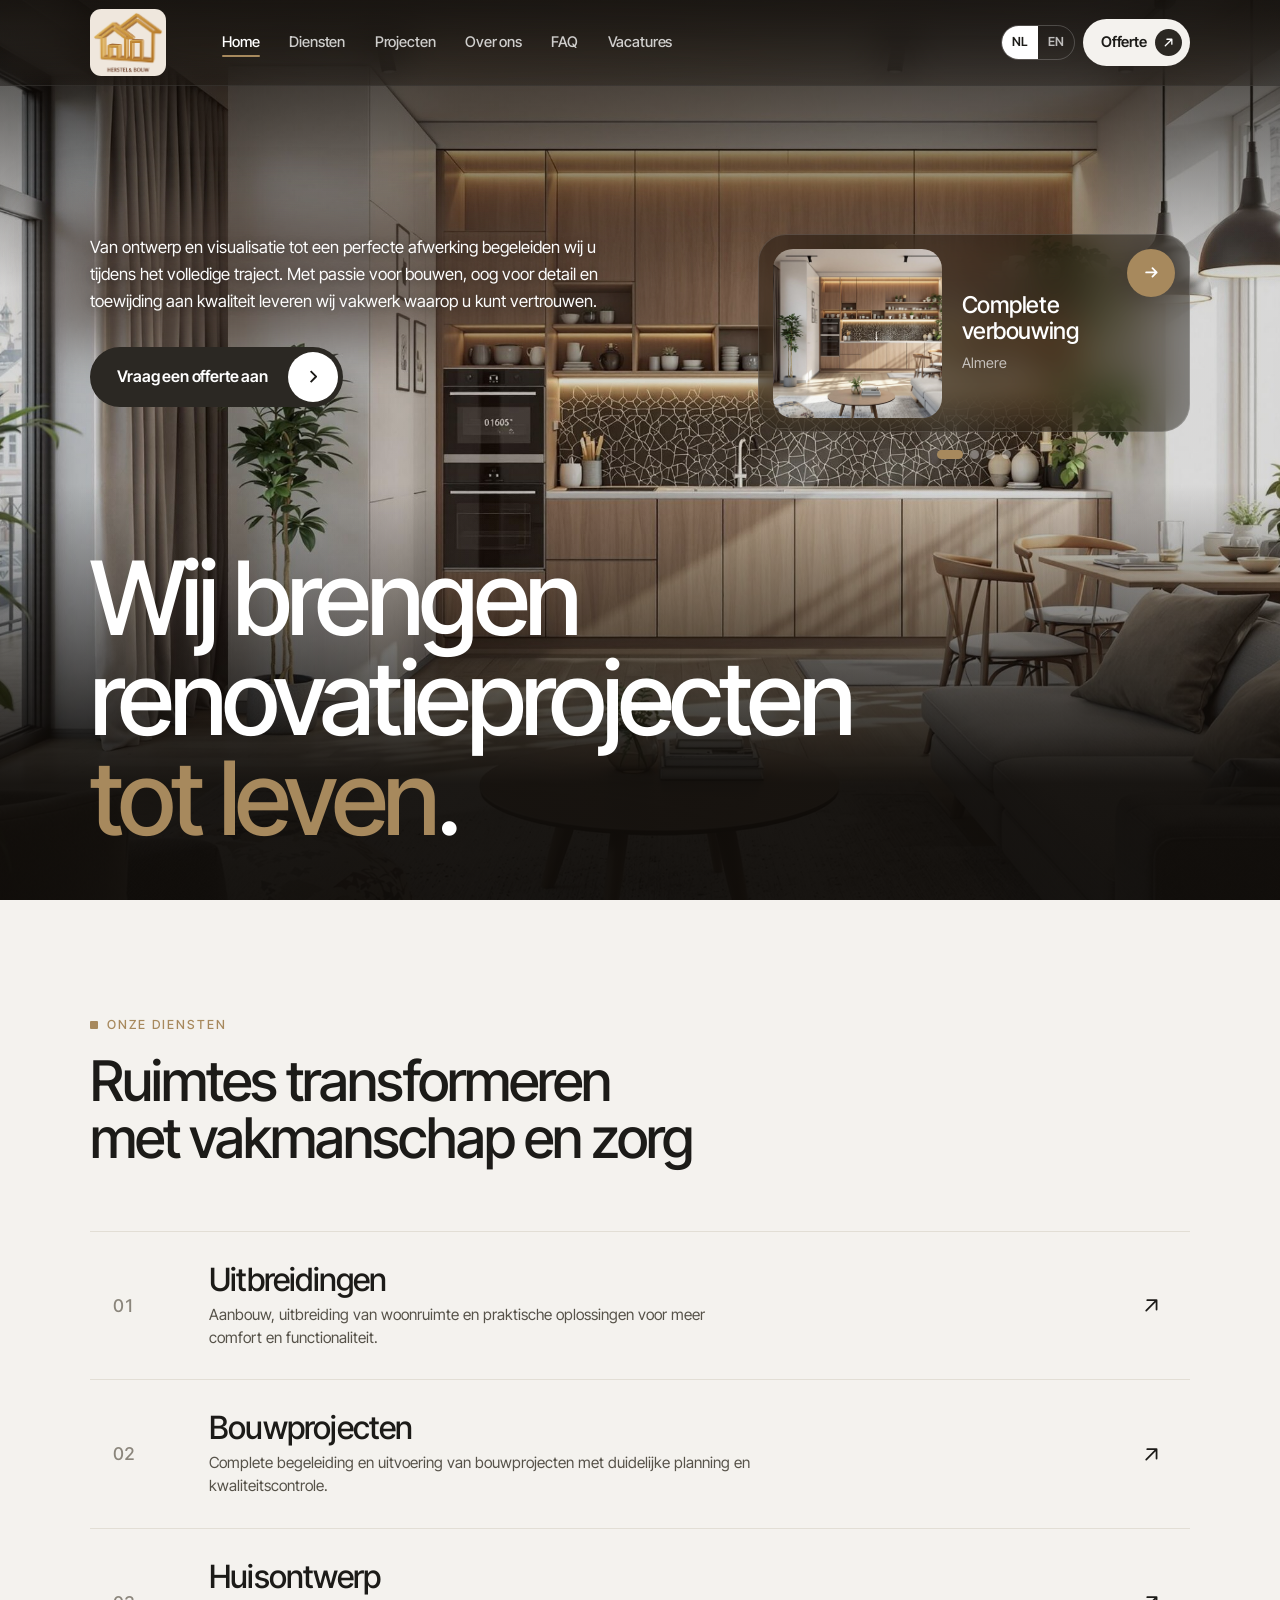
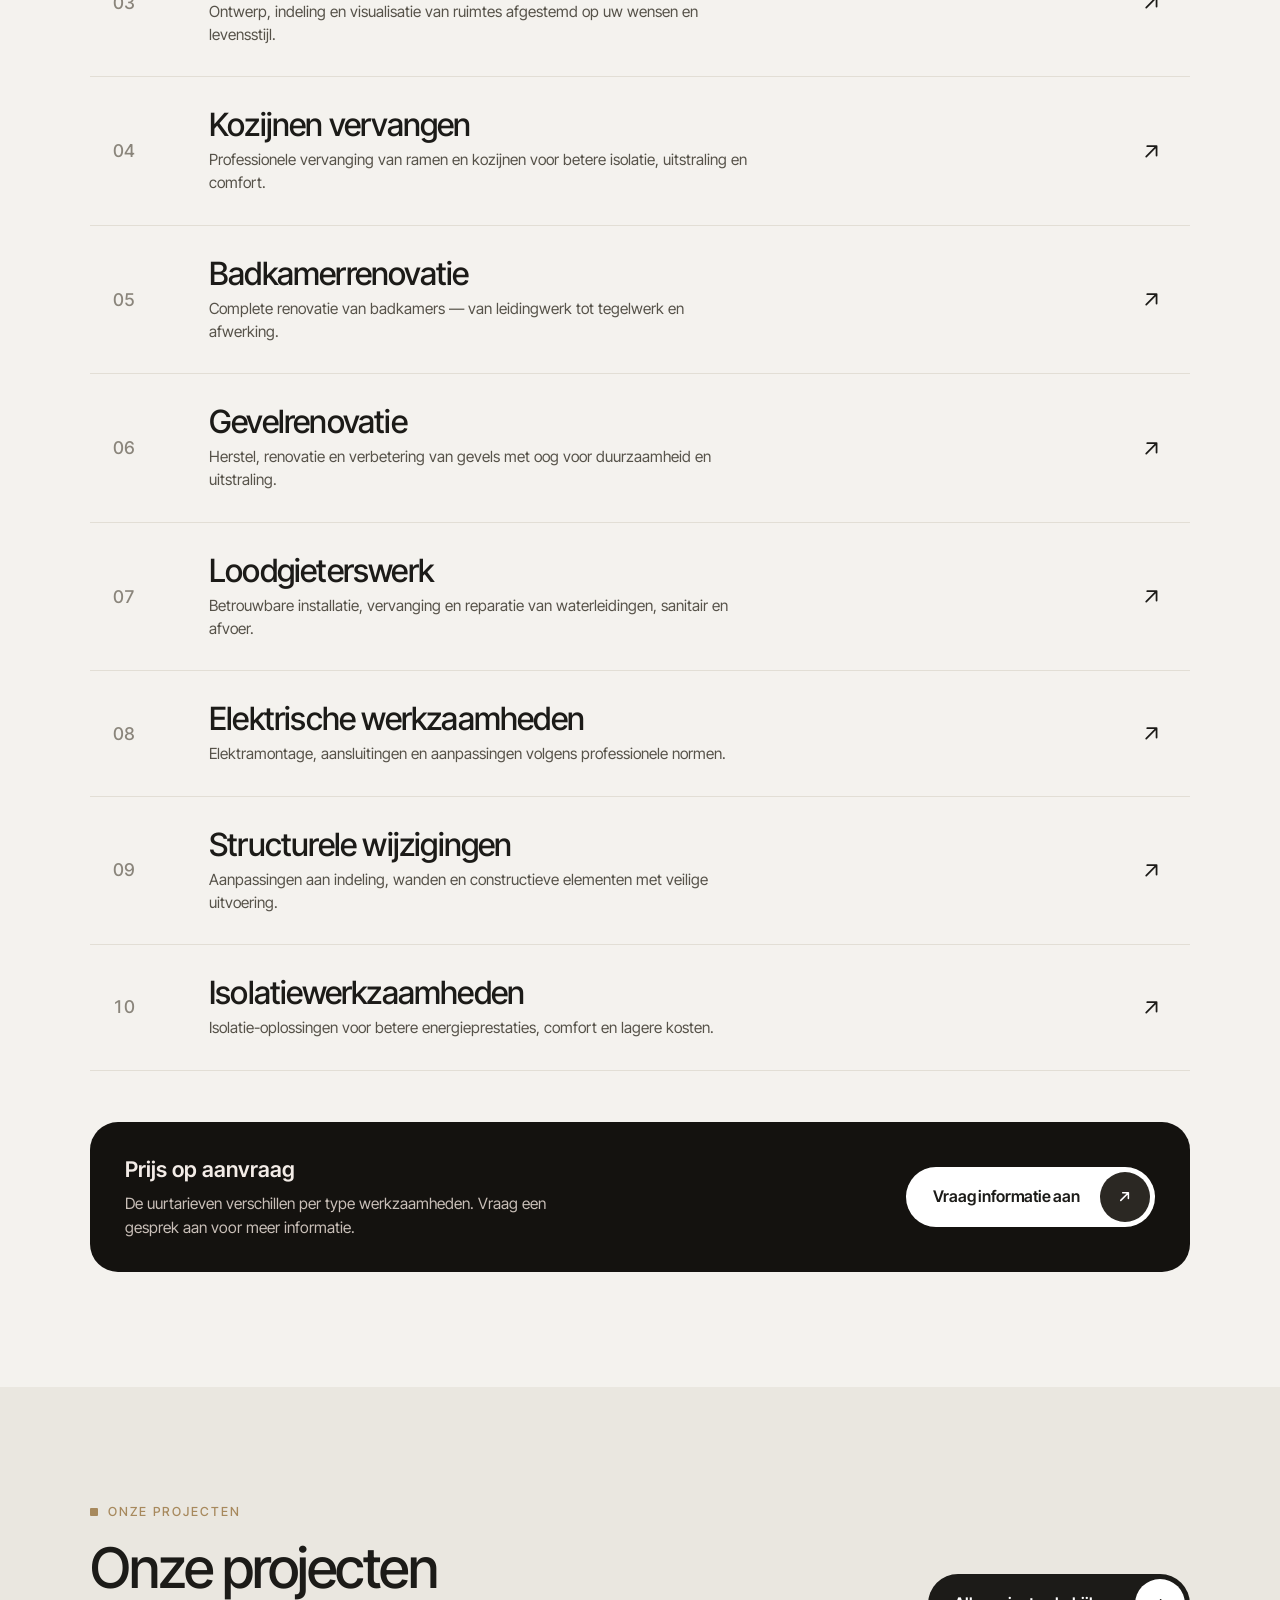
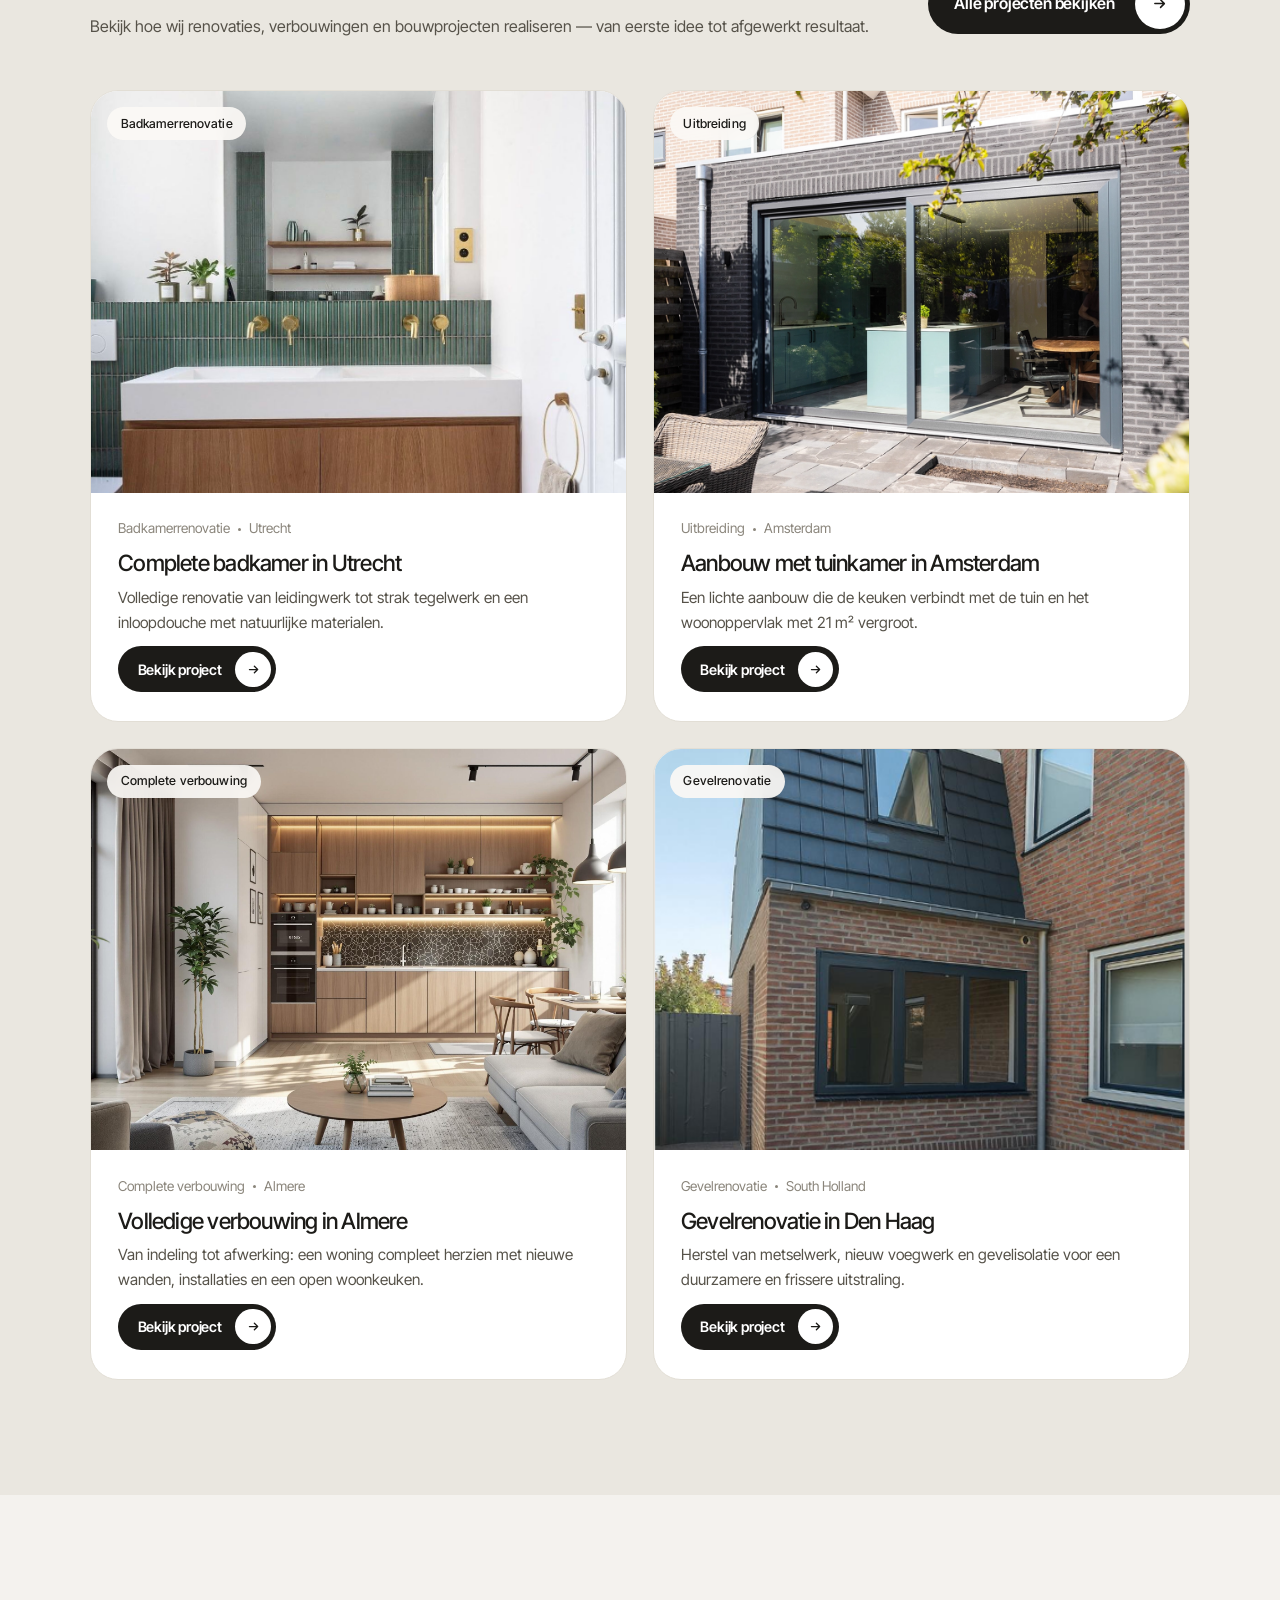
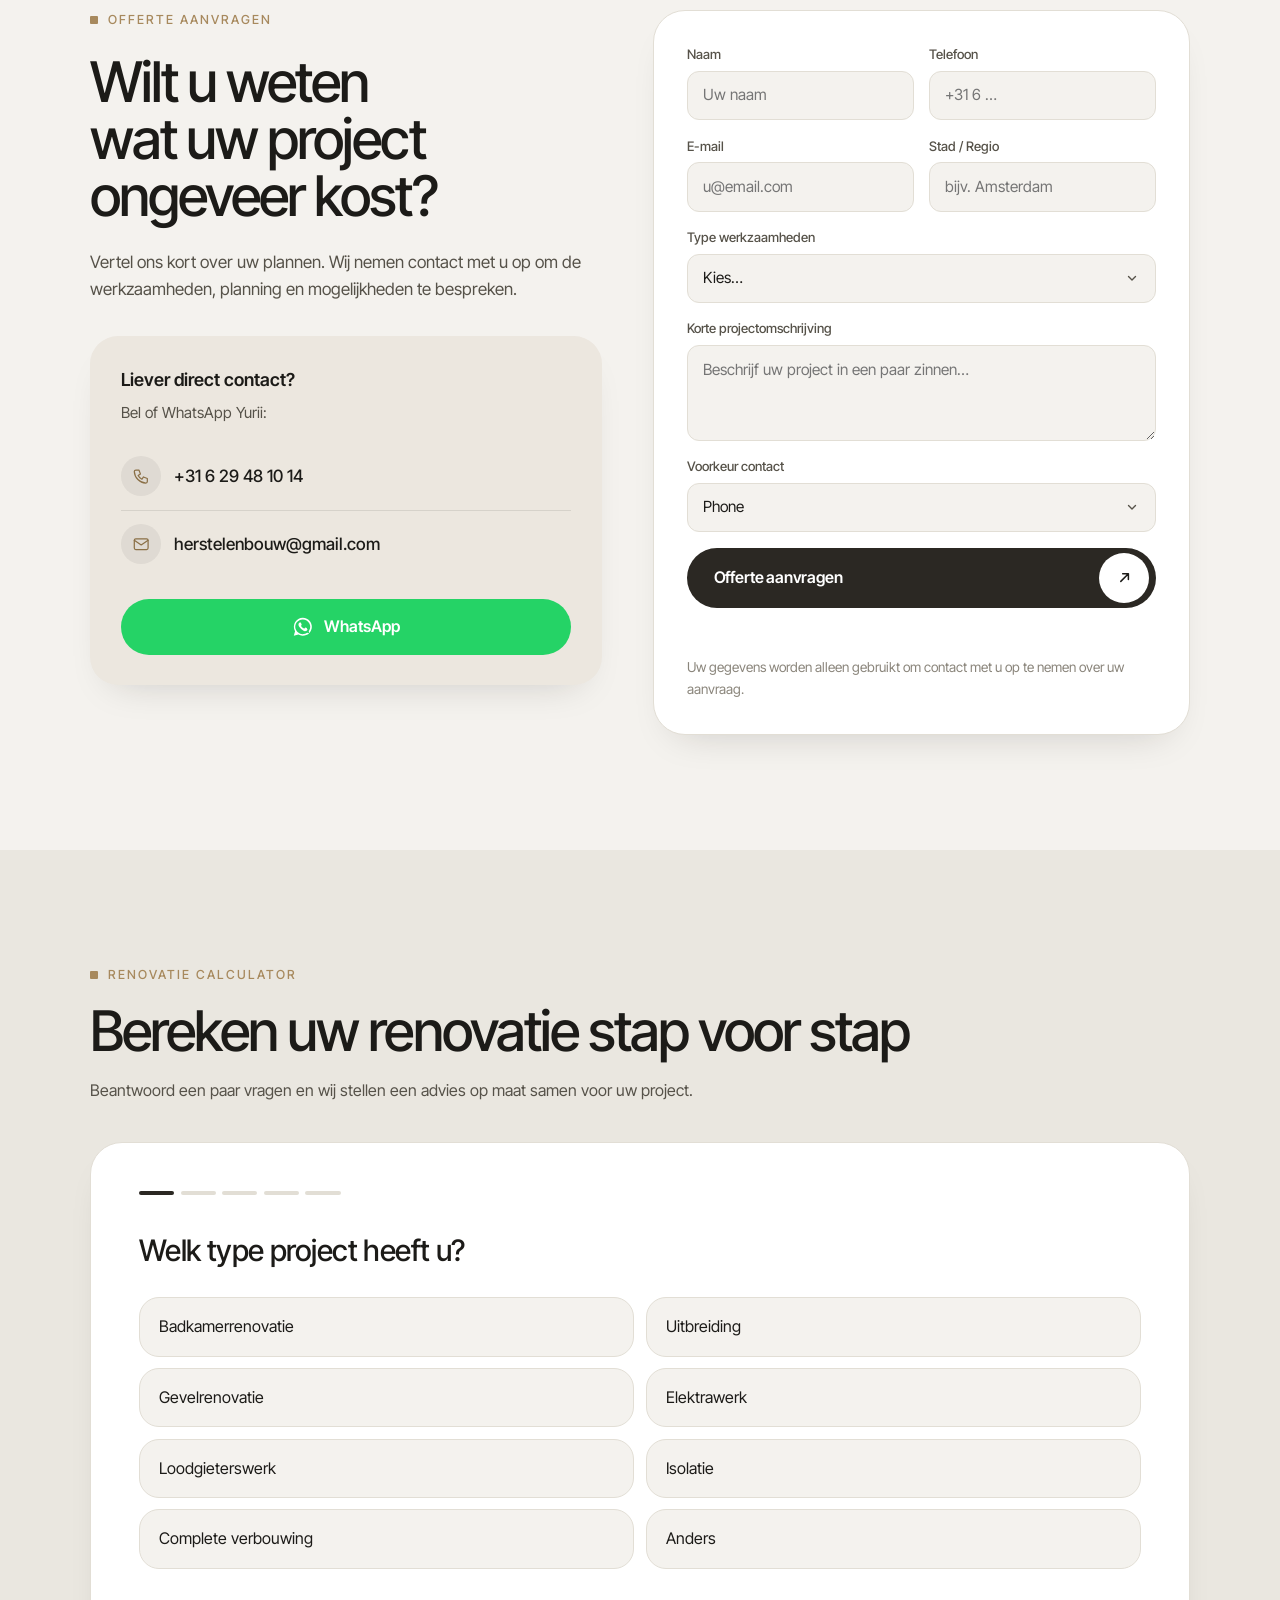
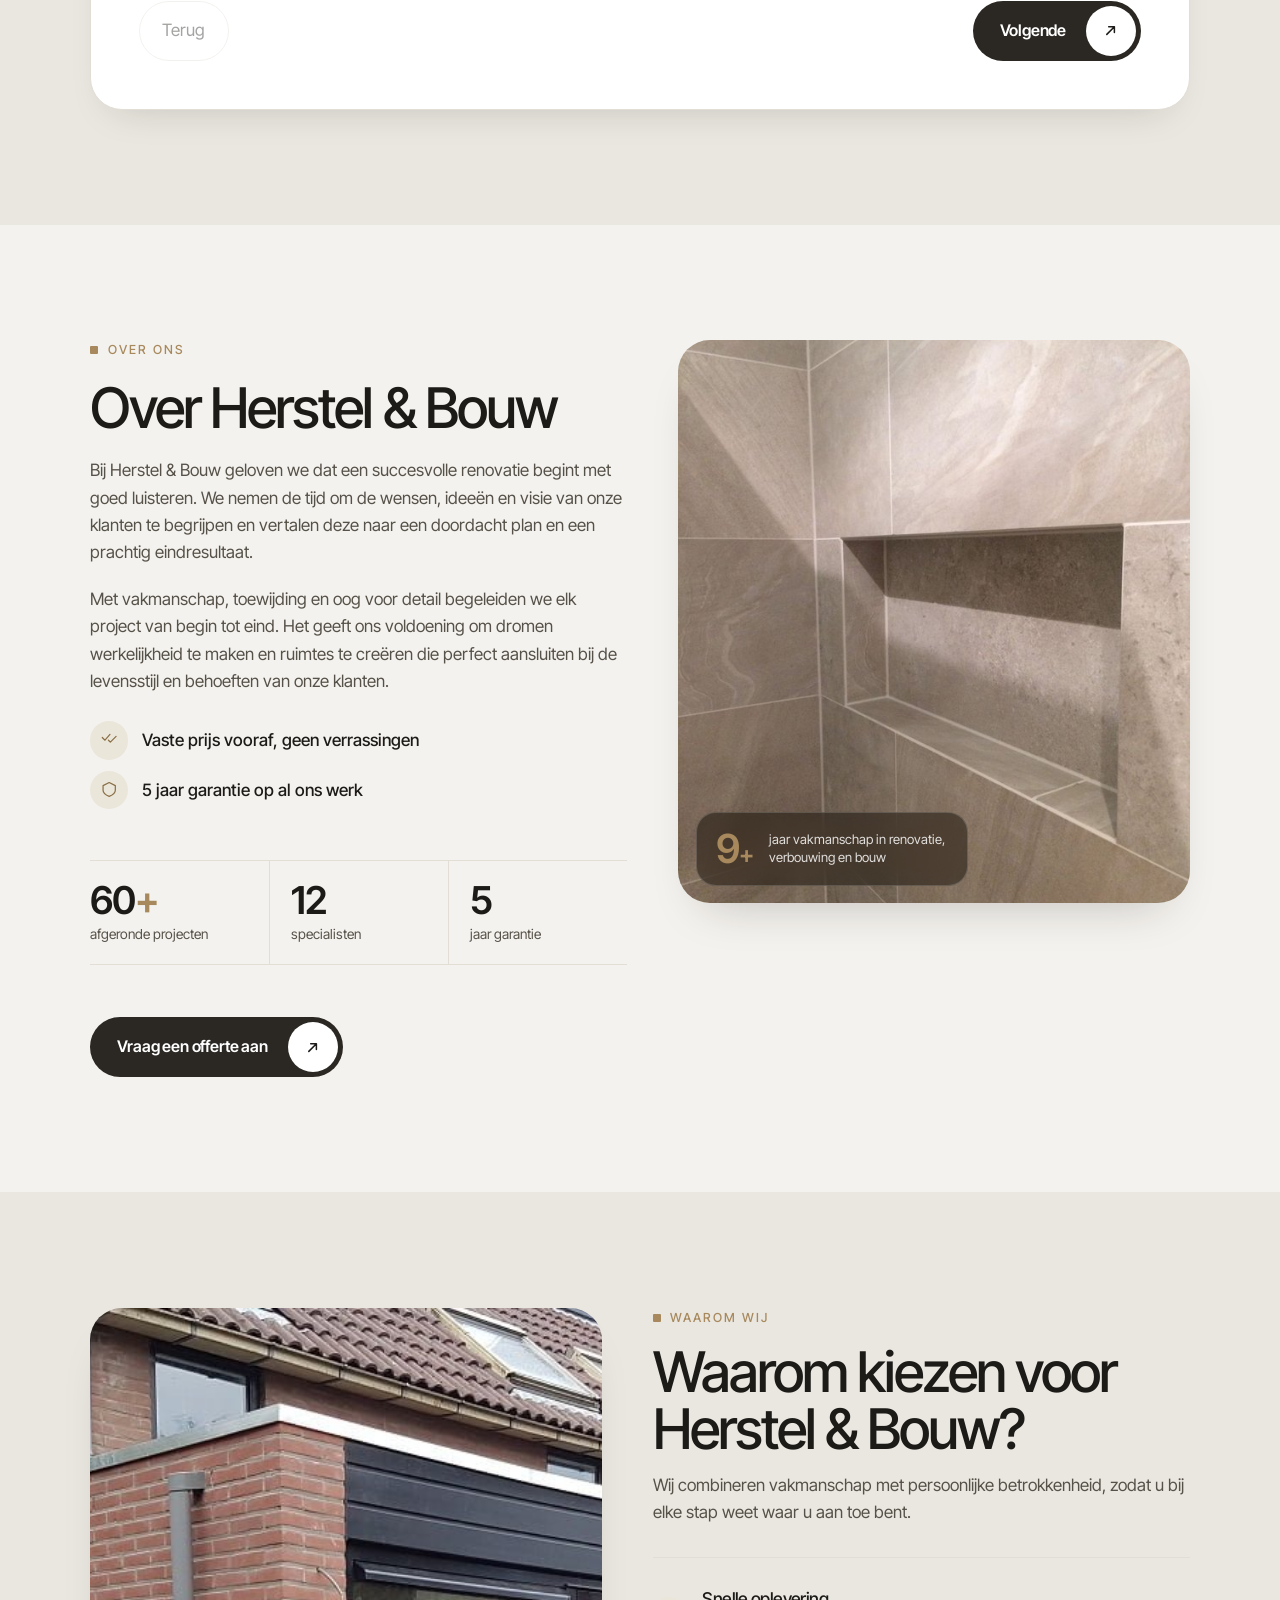
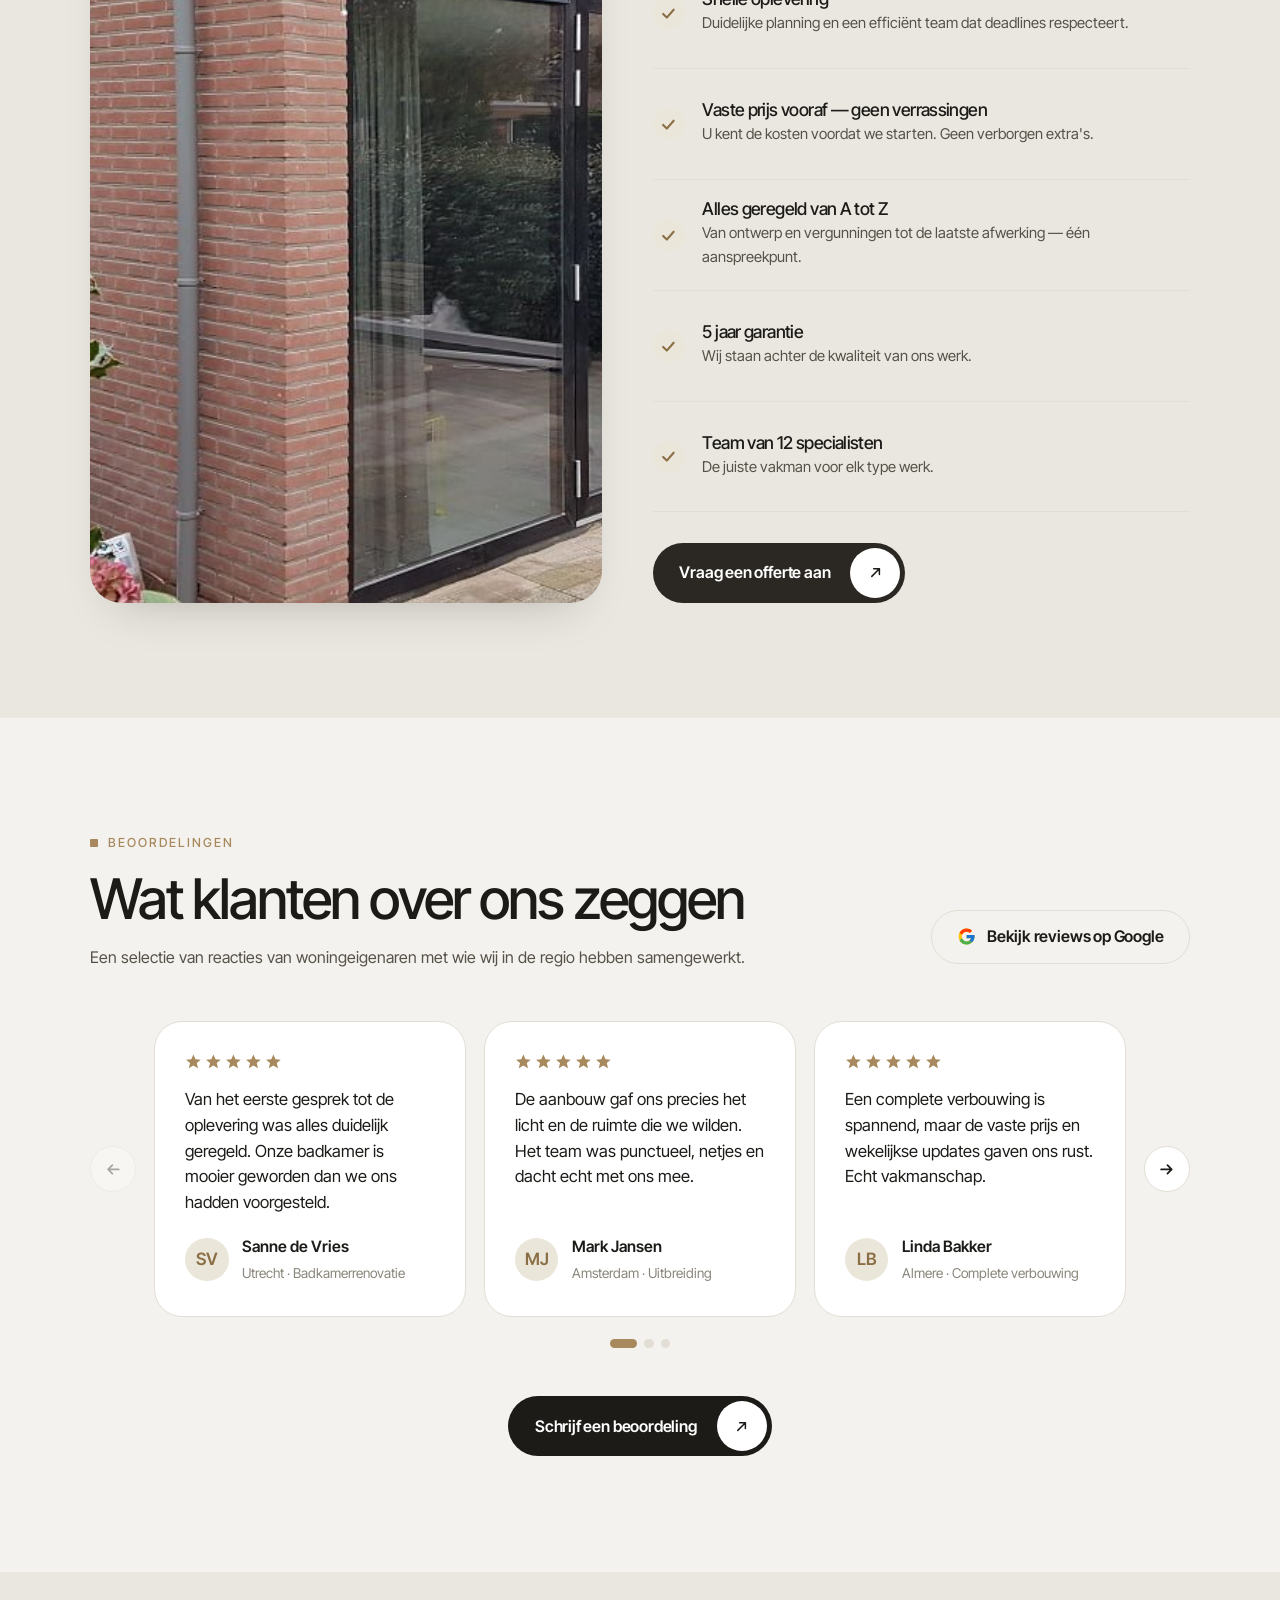
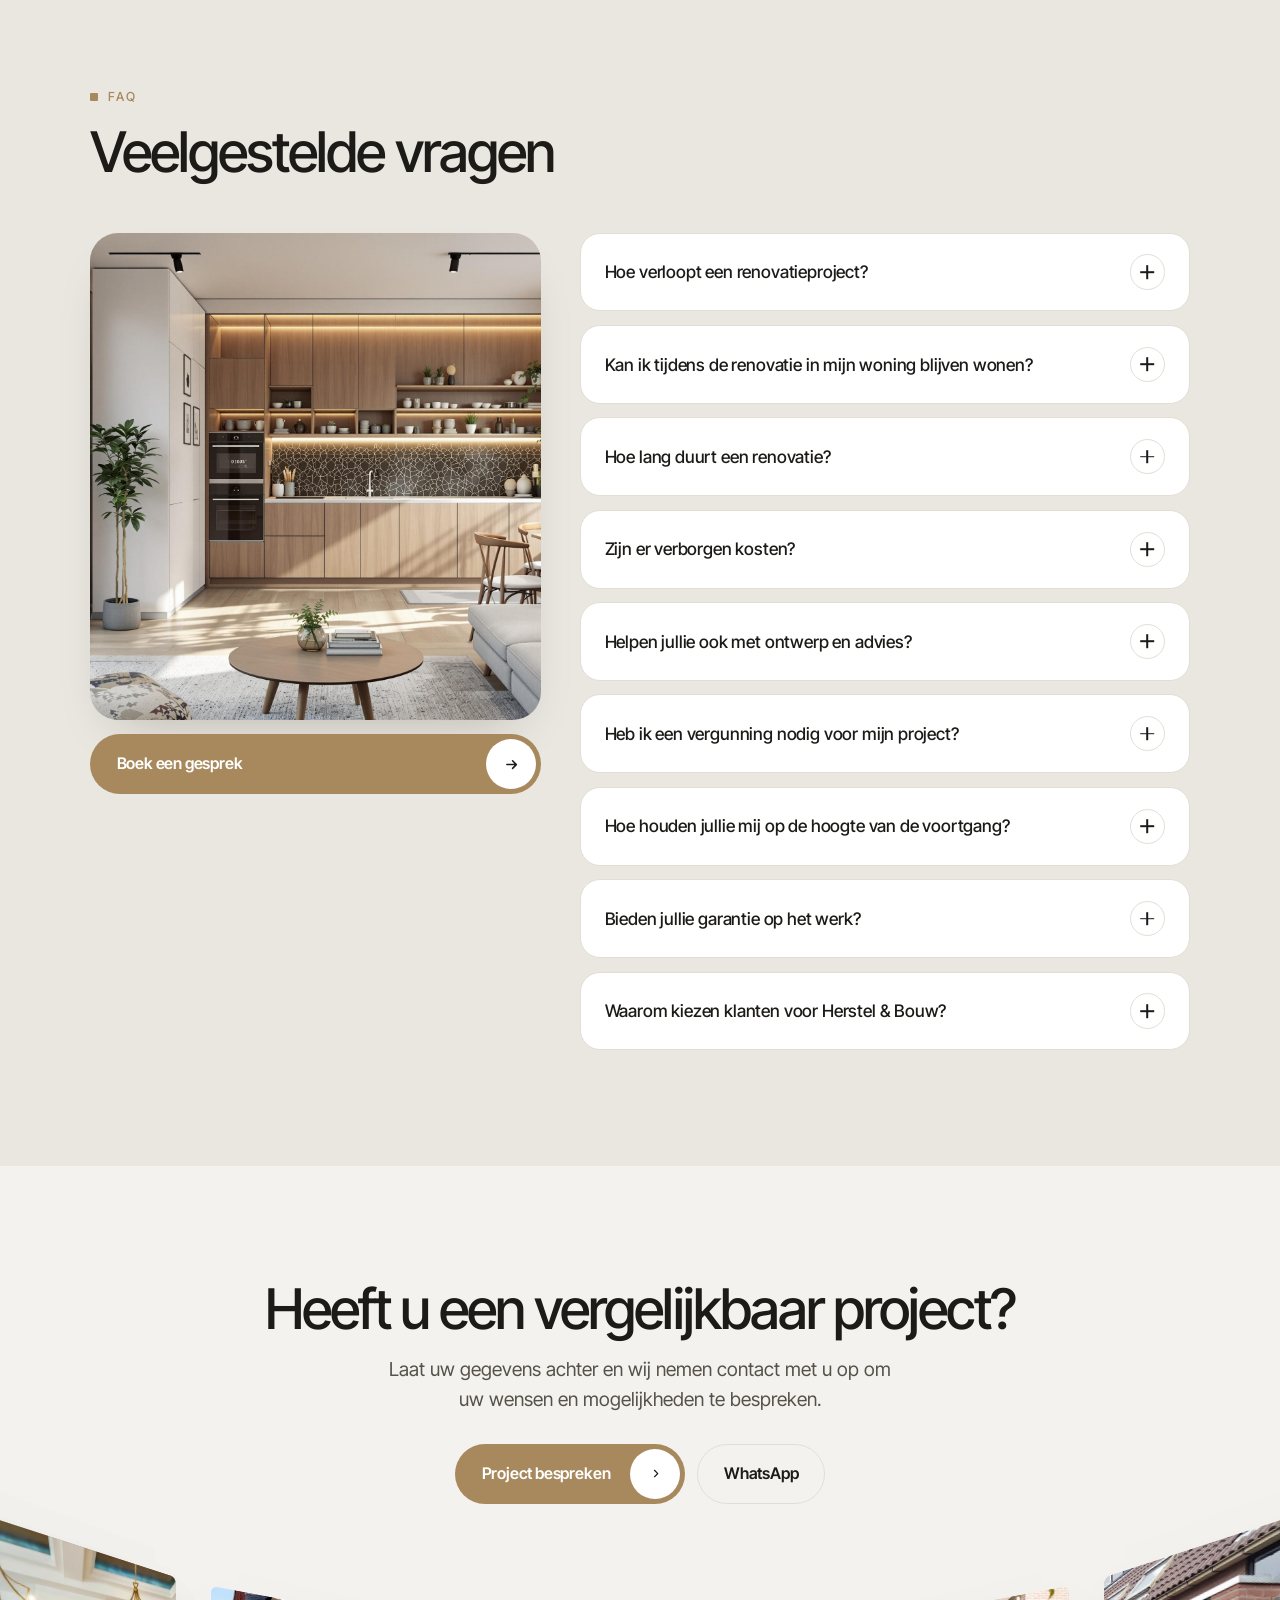
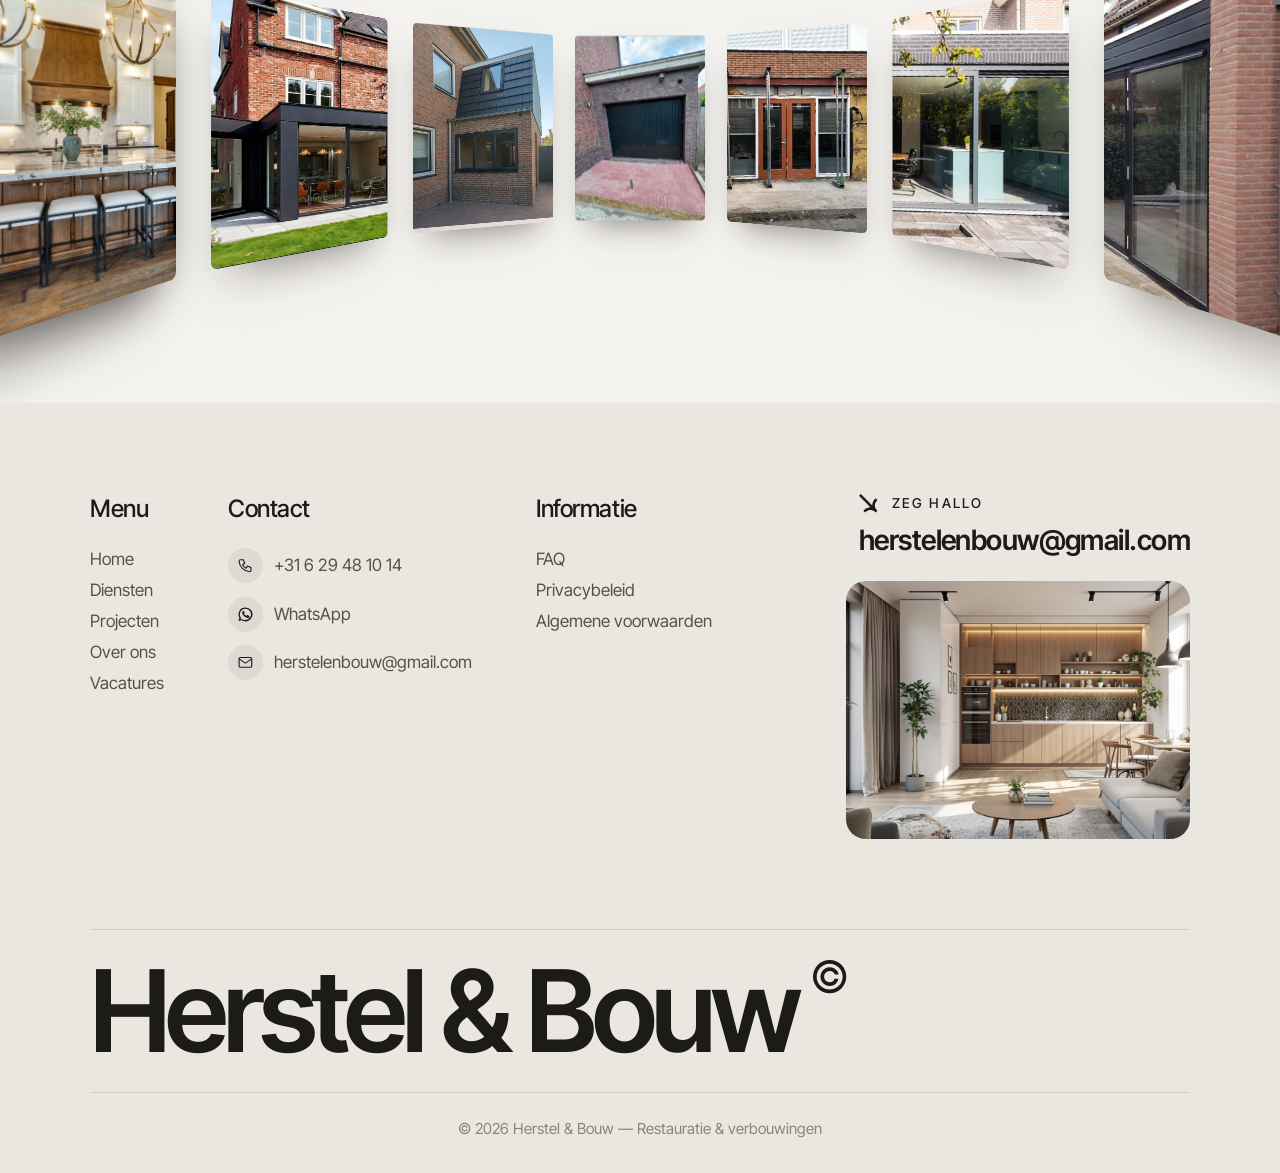
==== commit c743849f: "Drop the tile close-up from the "similar project" gallery bathroom-6.jpg is a tight crop of a shower" ====
--- a/index.html
+++ b/index.html
@@ -485,8 +485,8 @@
             <div class="gal-shot"><img class="gal-img" src="images/projects/bathroom-5.jpg" alt="Afgewerkte badkamer" loading="lazy" /></div>
             <div class="gal-shot"><img class="gal-img" src="images/projects/extension-6.png" alt="Bouwproject in uitvoering" loading="lazy" /></div>
           </div>
+          <!-- one photo only: the .gal-group.g7 rule keeps it on its end of the track -->
           <div class="gal-group g7">
-            <div class="gal-shot"><img class="gal-img" src="images/projects/bathroom-6.jpg" alt="Vakwerk in een gerenoveerde badkamer" loading="lazy" /></div>
             <div class="gal-shot"><img class="gal-img" src="images/projects/living-2.png" alt="Lichte woonruimte na verbouwing" loading="lazy" /></div>
           </div>
         </div>
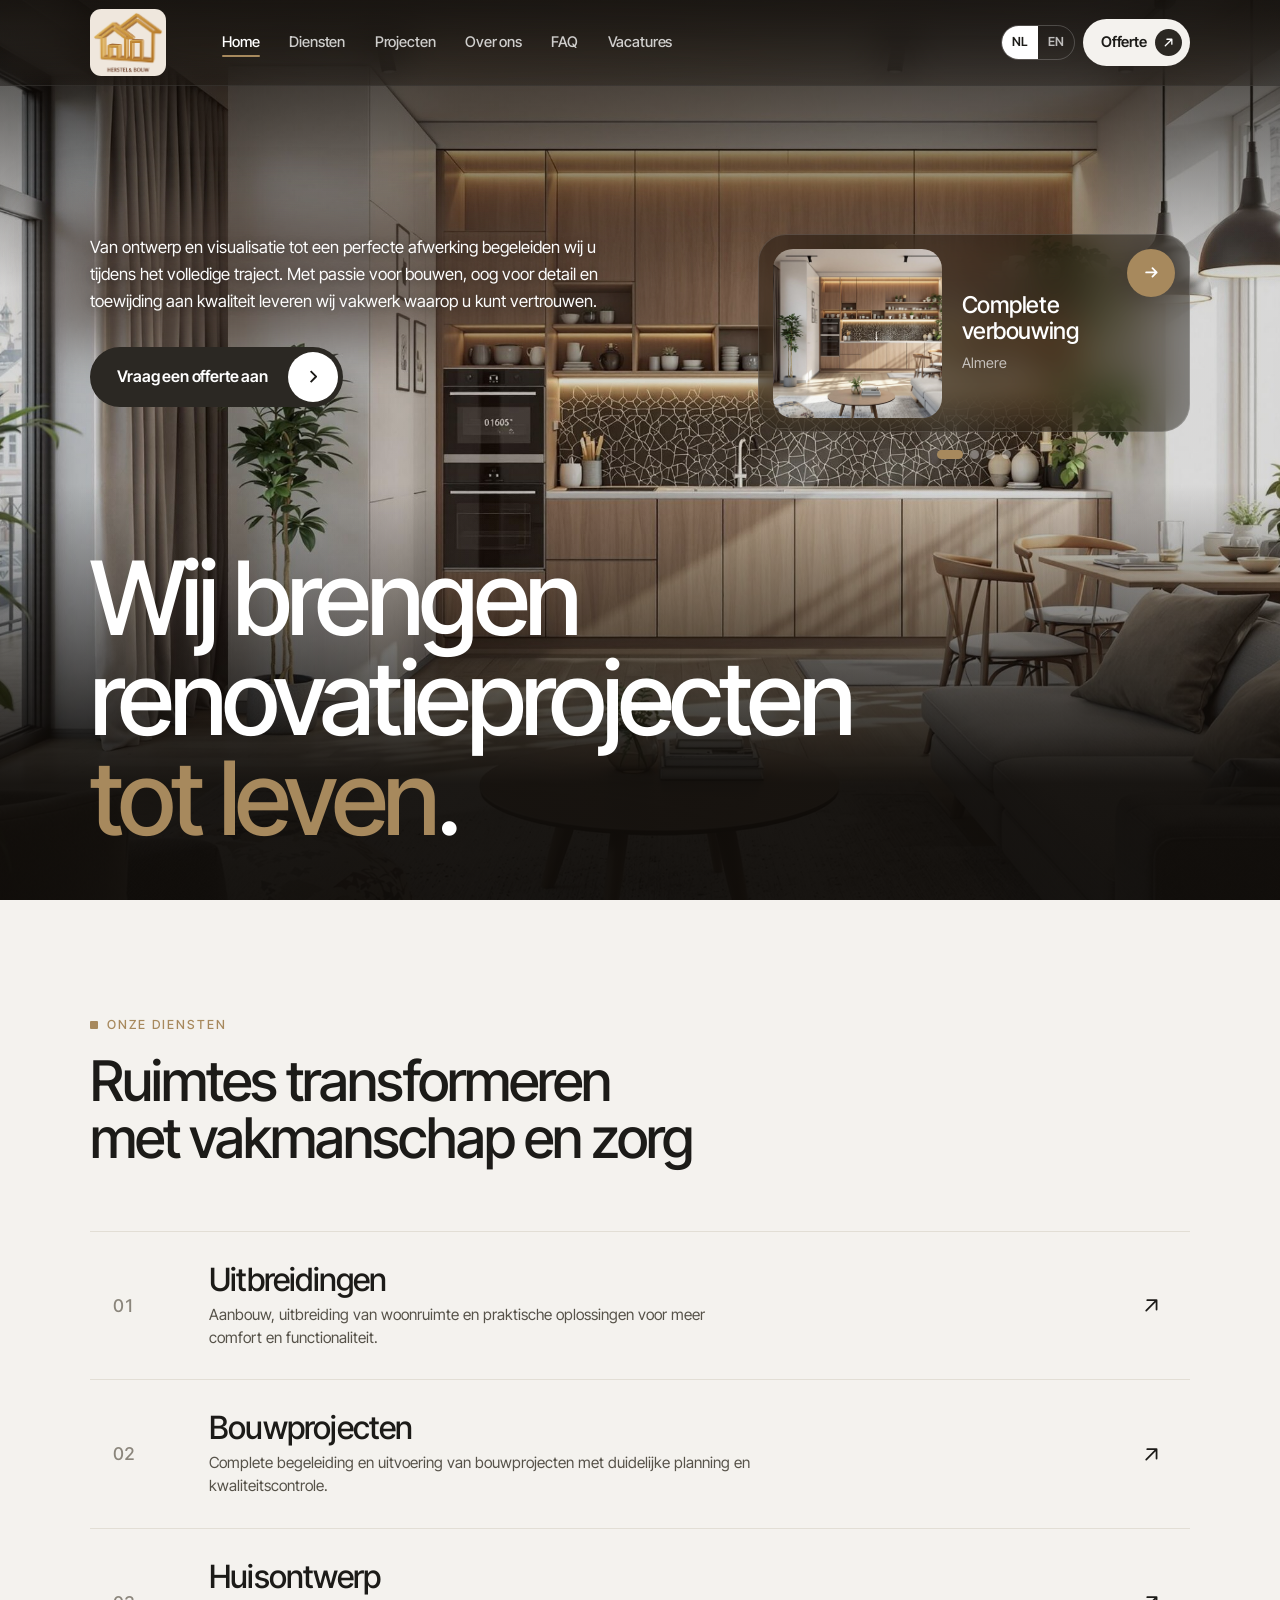
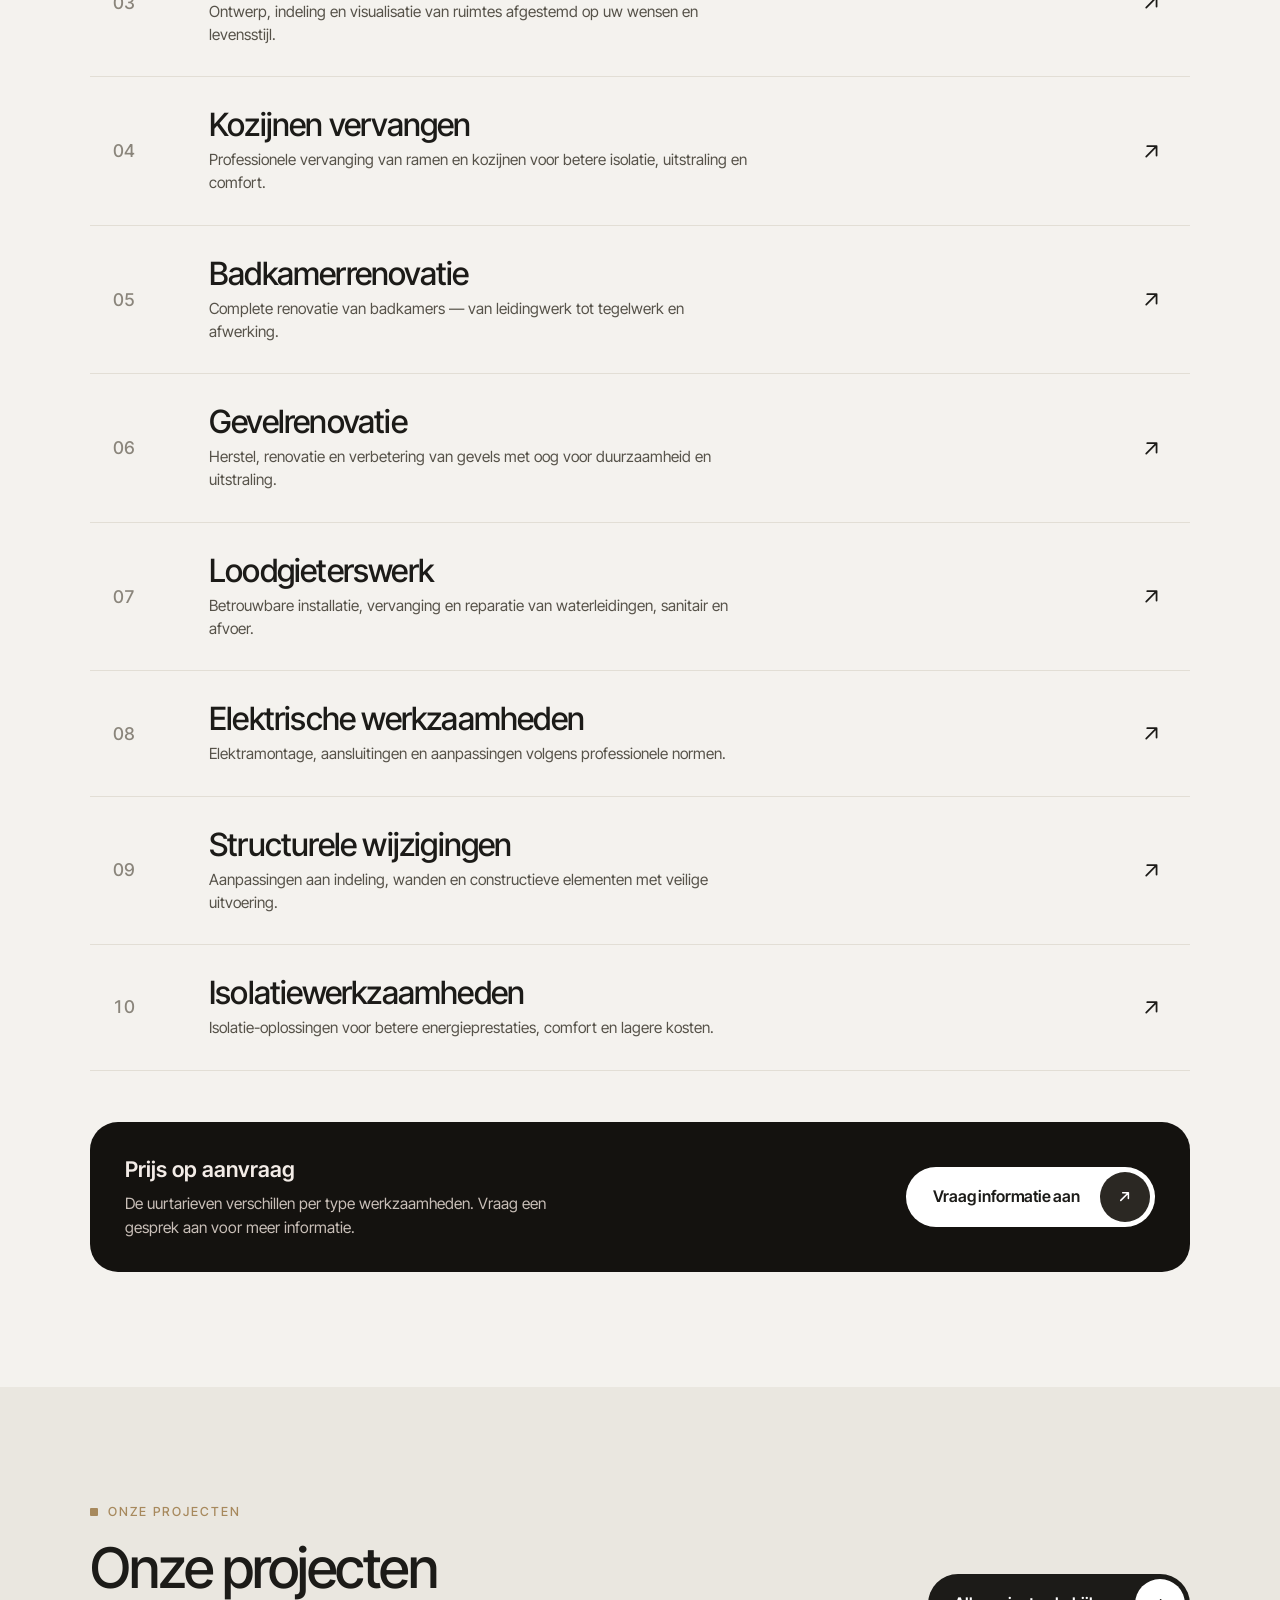
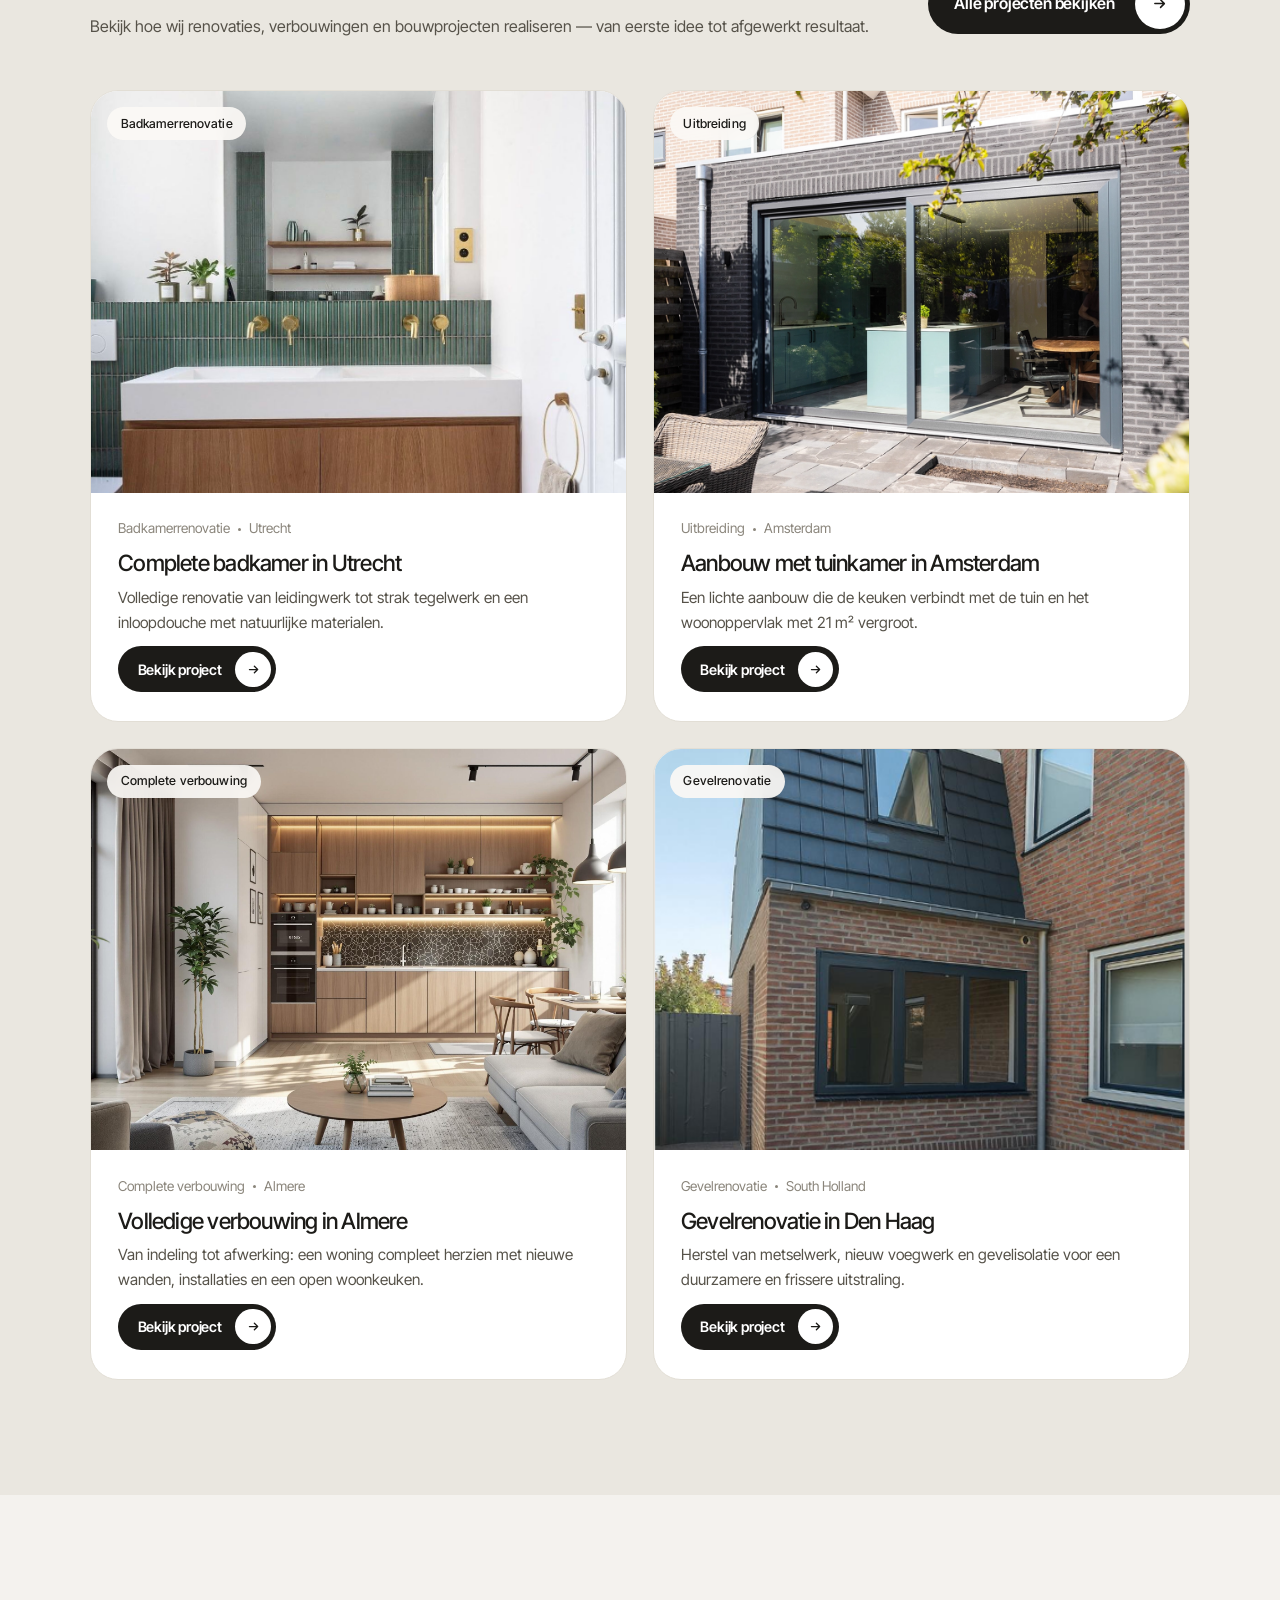
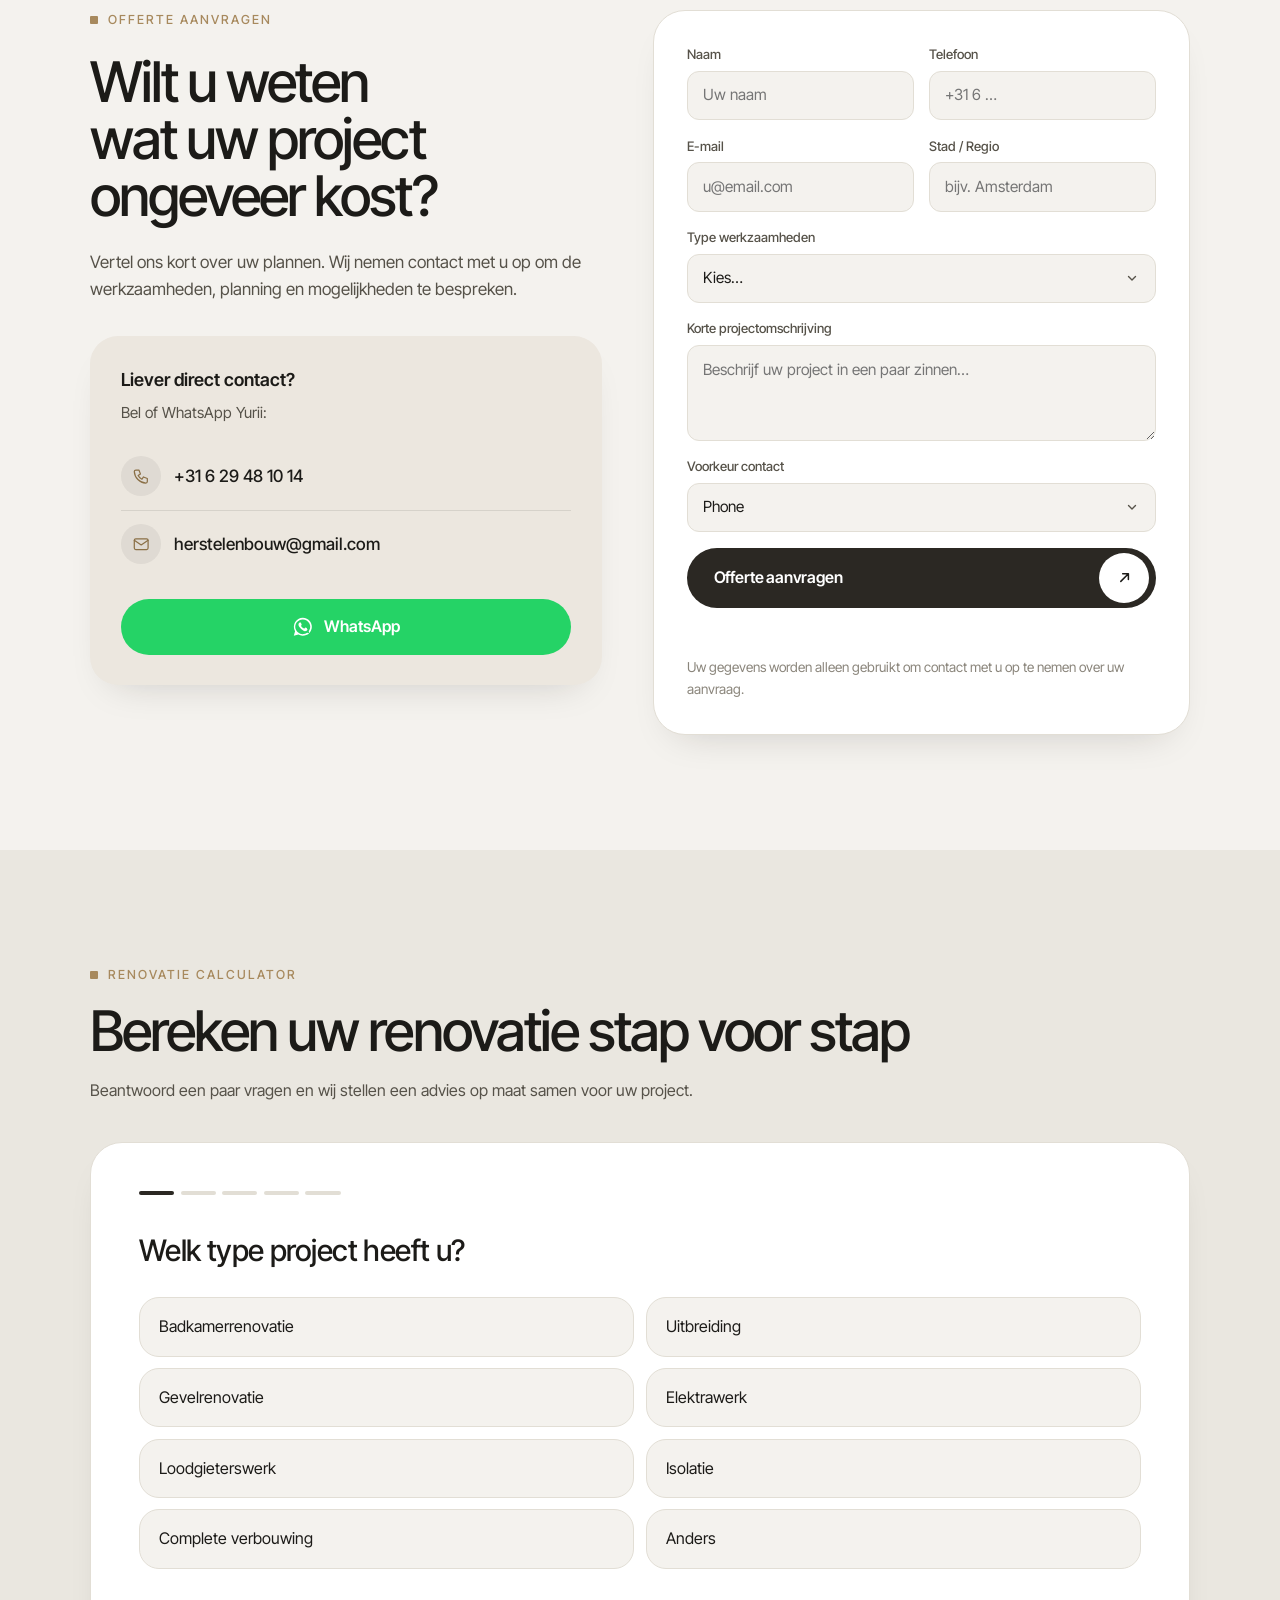
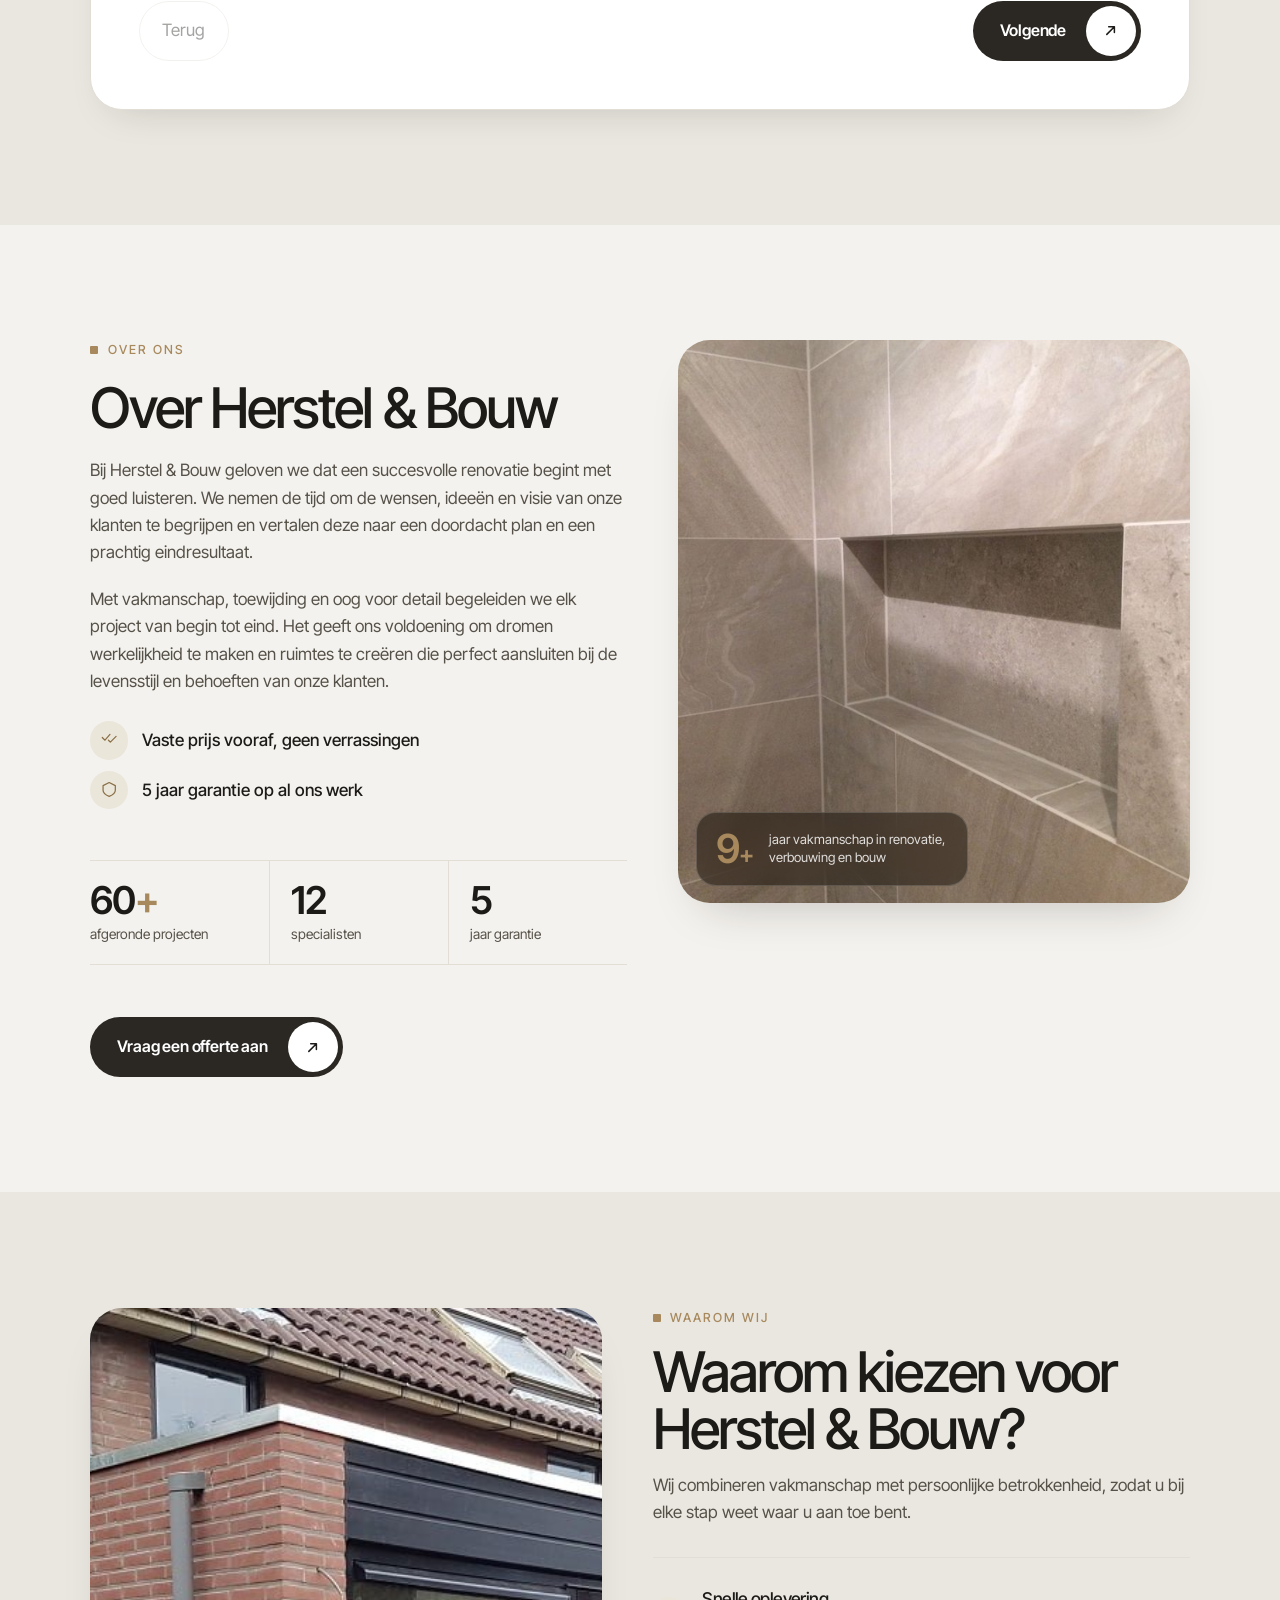
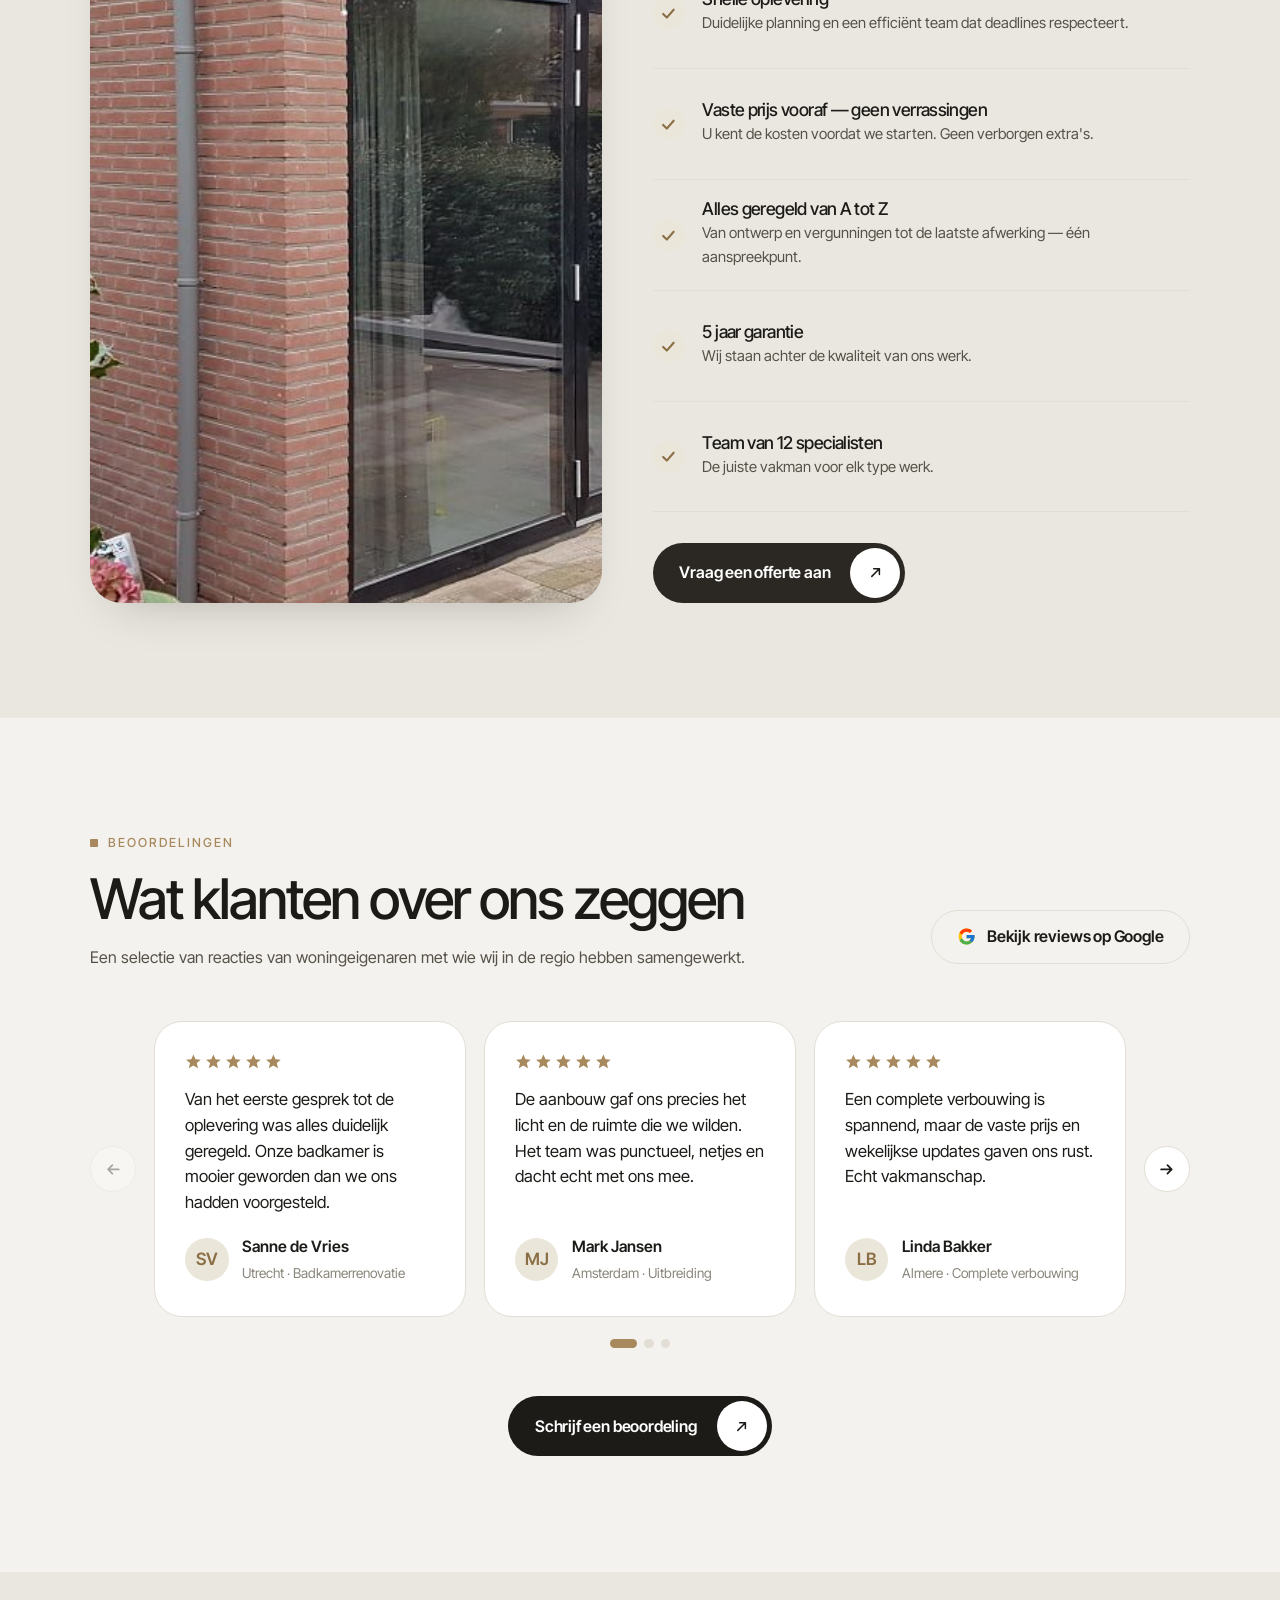
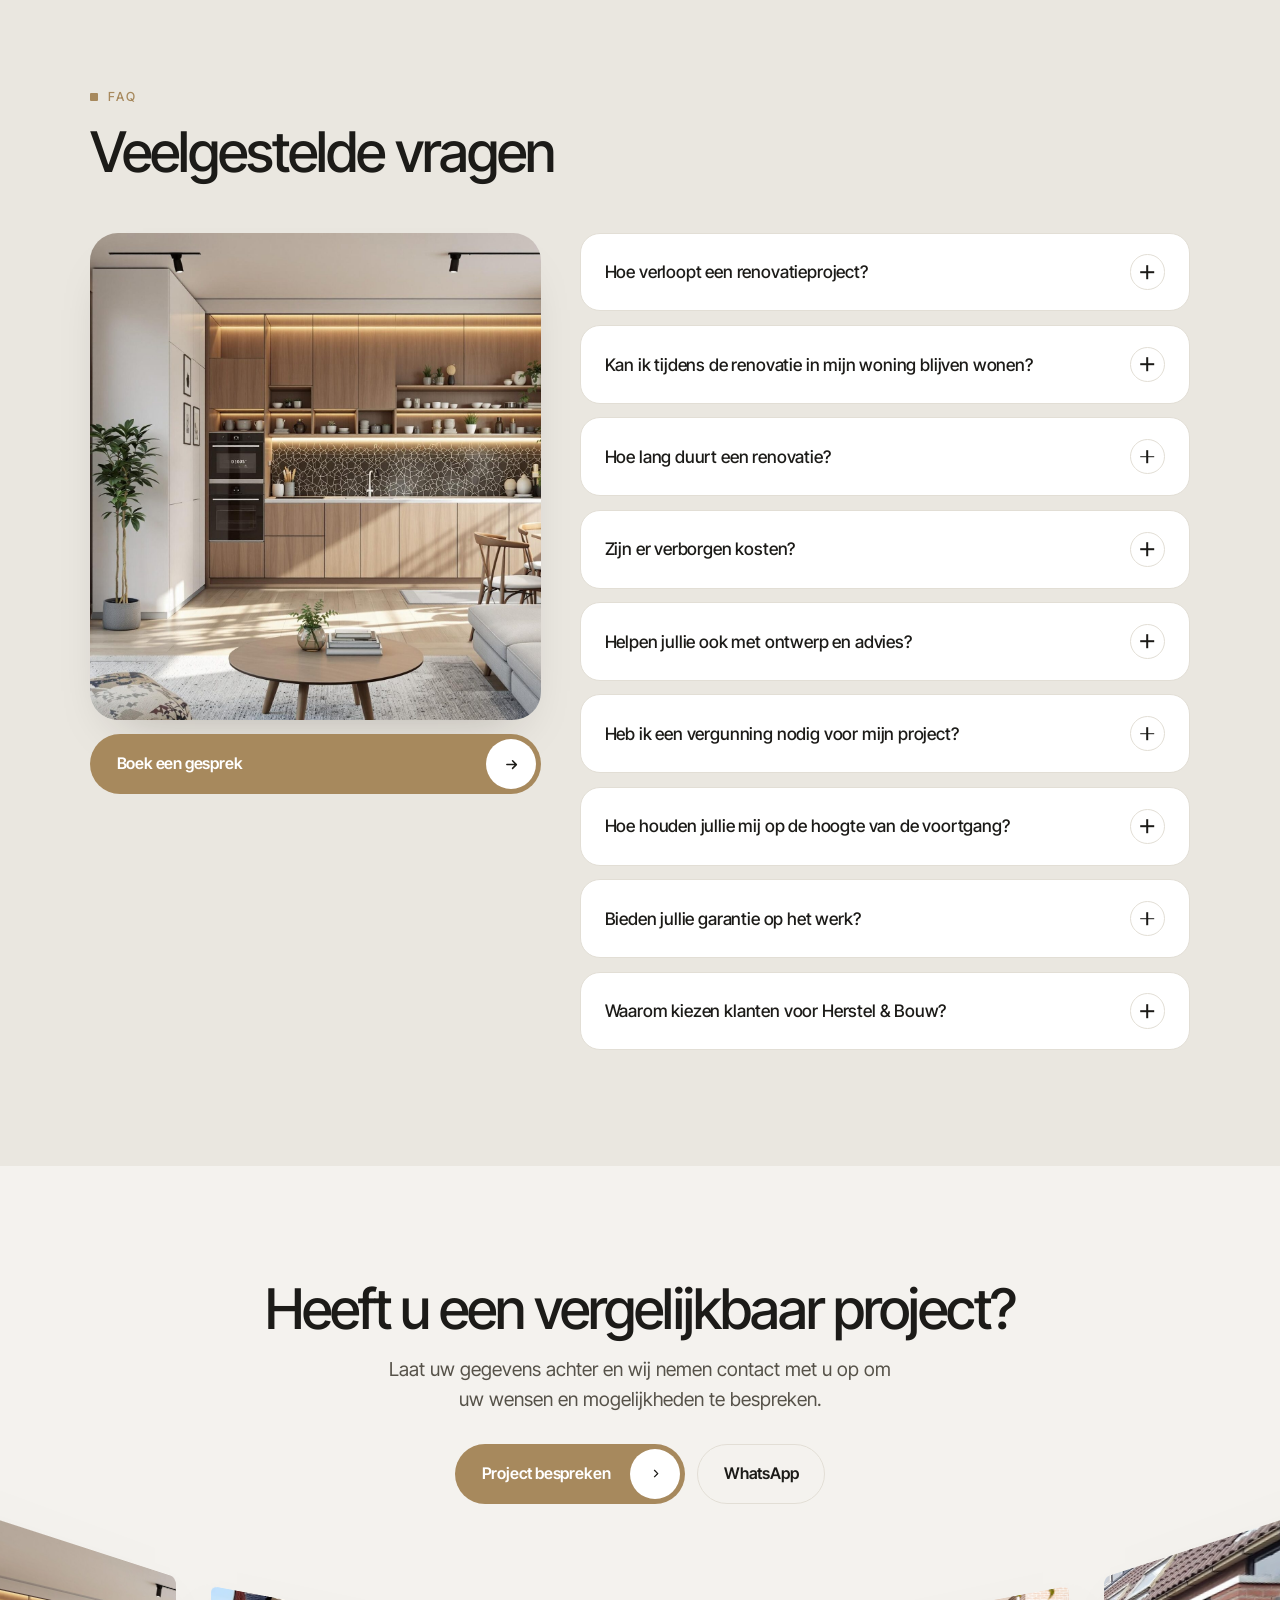
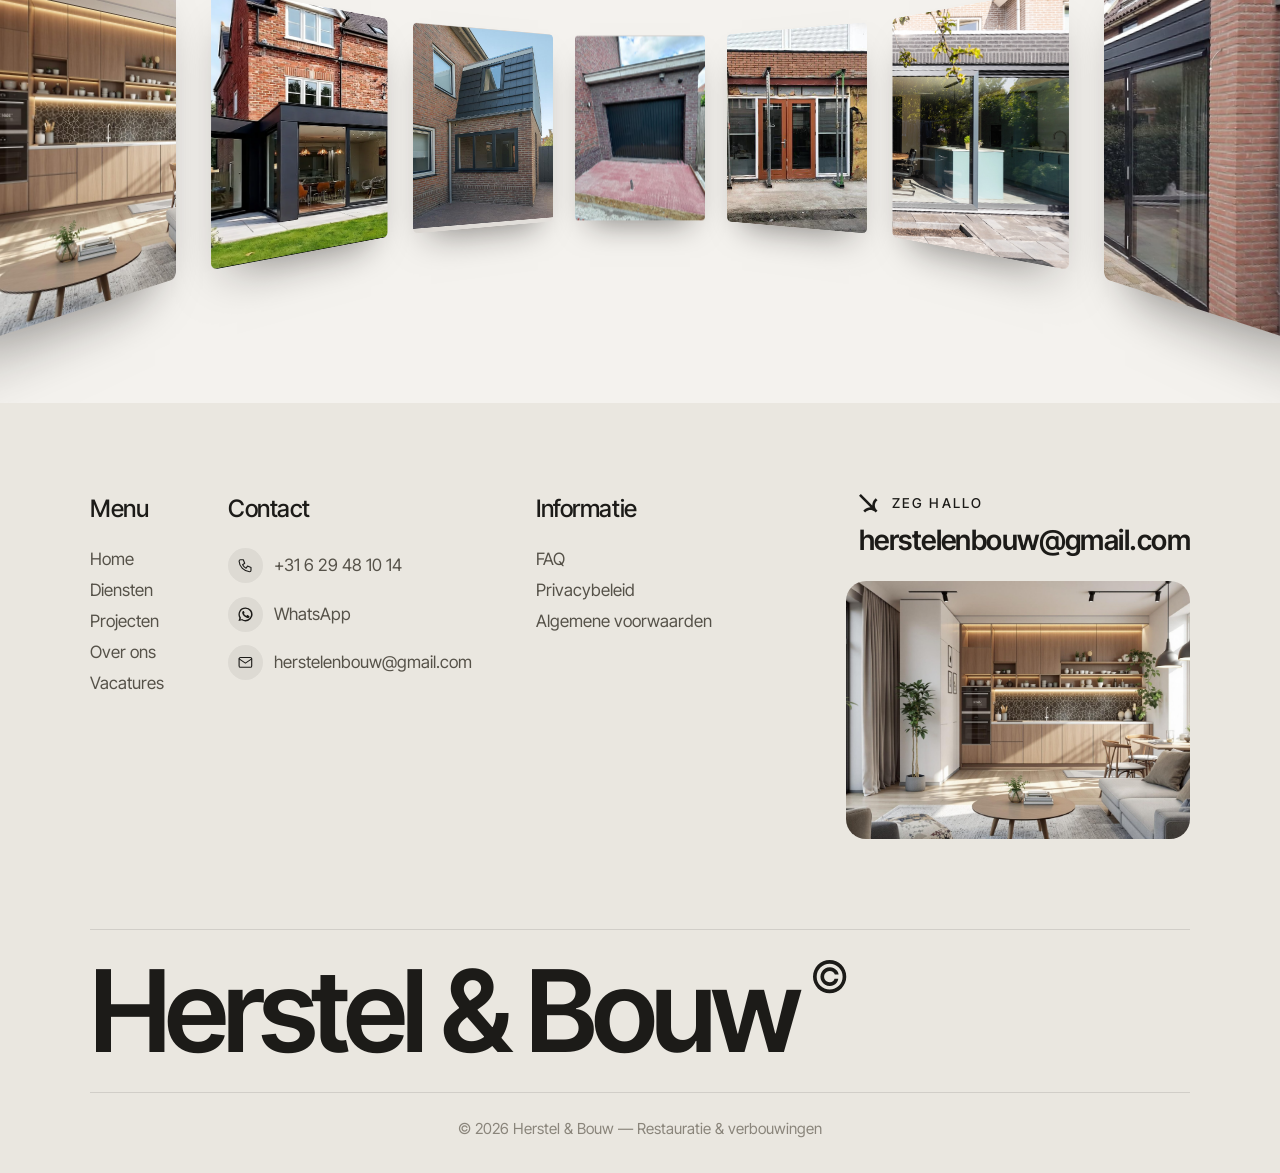
==== commit 566b6192: "Drop the duplicate seventh plane from the gallery cylinder Each .gal-group is a flat 1400px track wh" ====
--- a/index.html
+++ b/index.html
@@ -485,10 +485,6 @@
             <div class="gal-shot"><img class="gal-img" src="images/projects/bathroom-5.jpg" alt="Afgewerkte badkamer" loading="lazy" /></div>
             <div class="gal-shot"><img class="gal-img" src="images/projects/extension-6.png" alt="Bouwproject in uitvoering" loading="lazy" /></div>
           </div>
-          <!-- one photo only: the .gal-group.g7 rule keeps it on its end of the track -->
-          <div class="gal-group g7">
-            <div class="gal-shot"><img class="gal-img" src="images/projects/living-2.png" alt="Lichte woonruimte na verbouwing" loading="lazy" /></div>
-          </div>
         </div>
       </div>
     </section>
--- a/css/style.css
+++ b/css/style.css
@@ -772,7 +772,8 @@
 .gal-group.g4 { transform: rotateY(90deg); }
 .gal-group.g5 { transform: rotateY(120deg); }
 .gal-group.g6 { transform: rotateY(150deg); }
-.gal-group.g7 { transform: rotateY(180deg); justify-content: flex-end; } /* single photo — keep it on its original end of the track */
+/* Six planes × two ends = twelve evenly spaced slots. A seventh plane at
+   180deg would land on top of g1, so there deliberately isn't one. */
 .gal-shot {
   flex: none;
   width: 16.25rem;
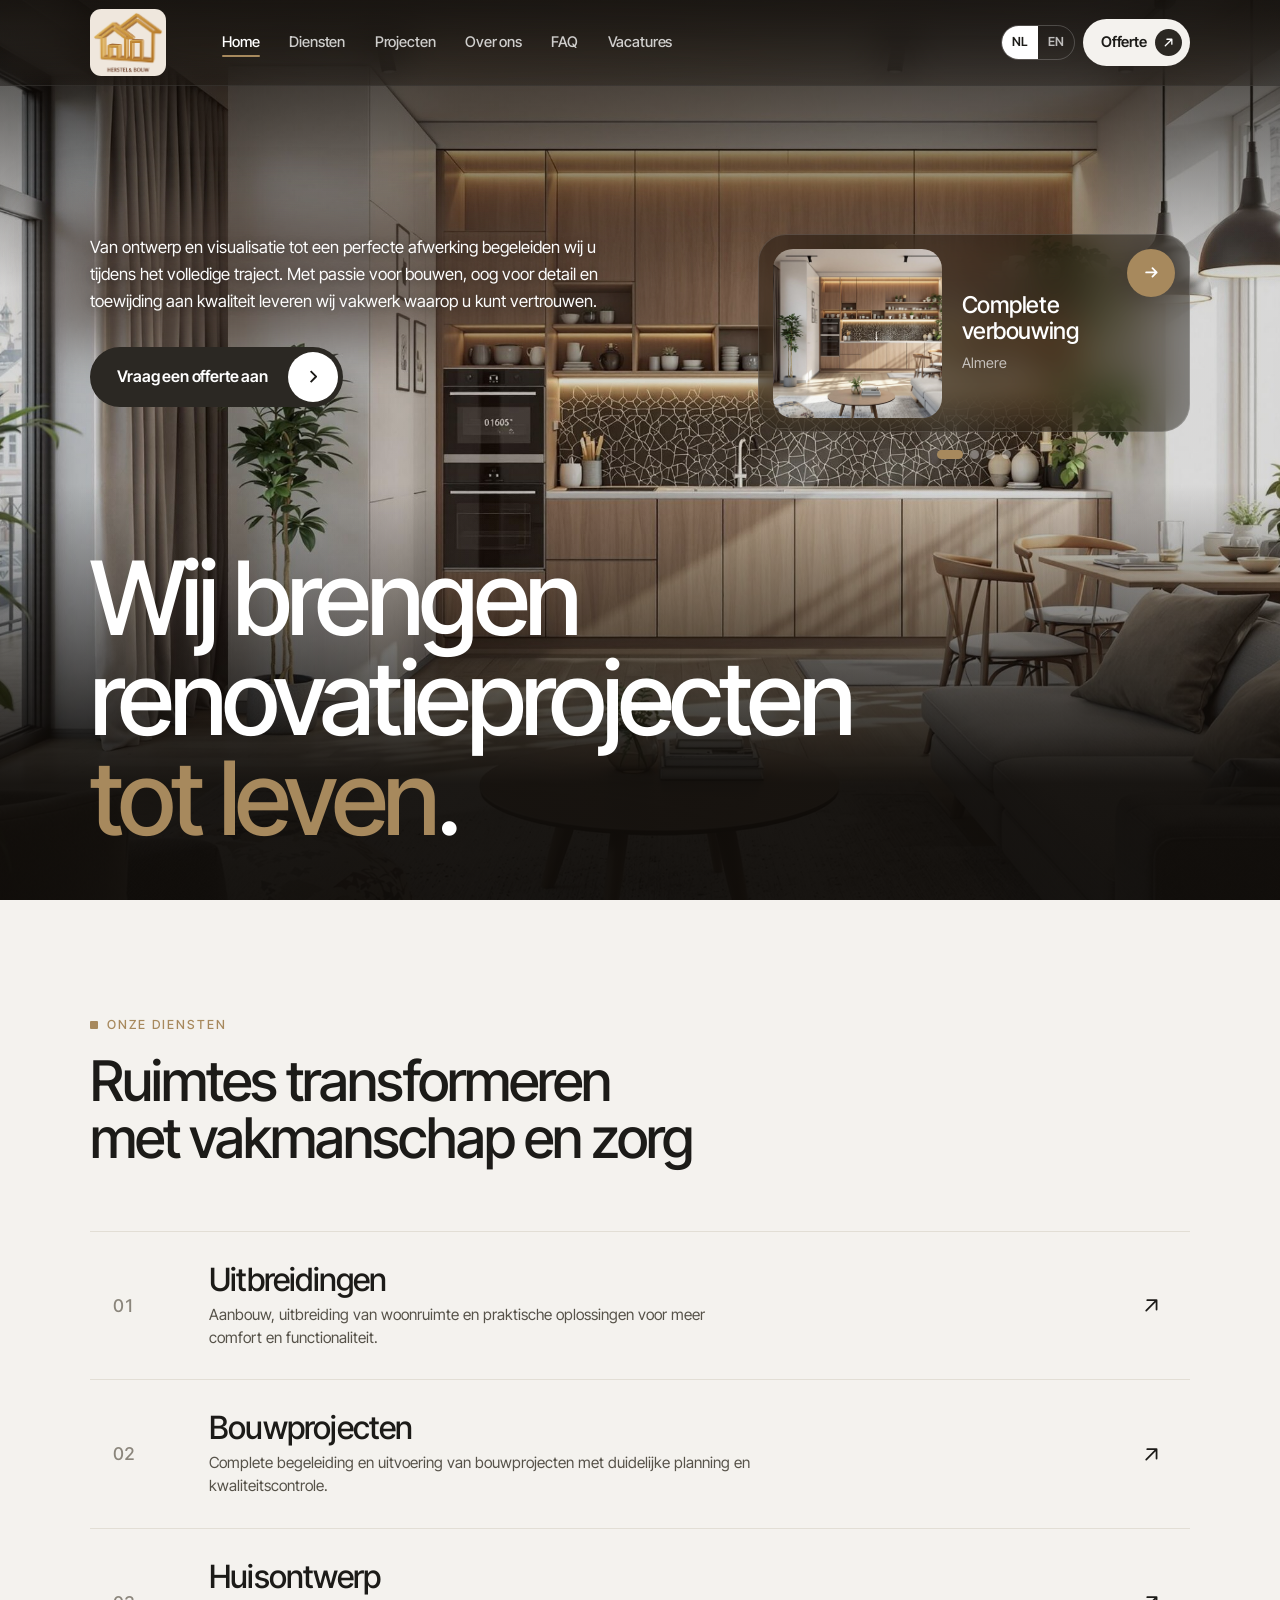
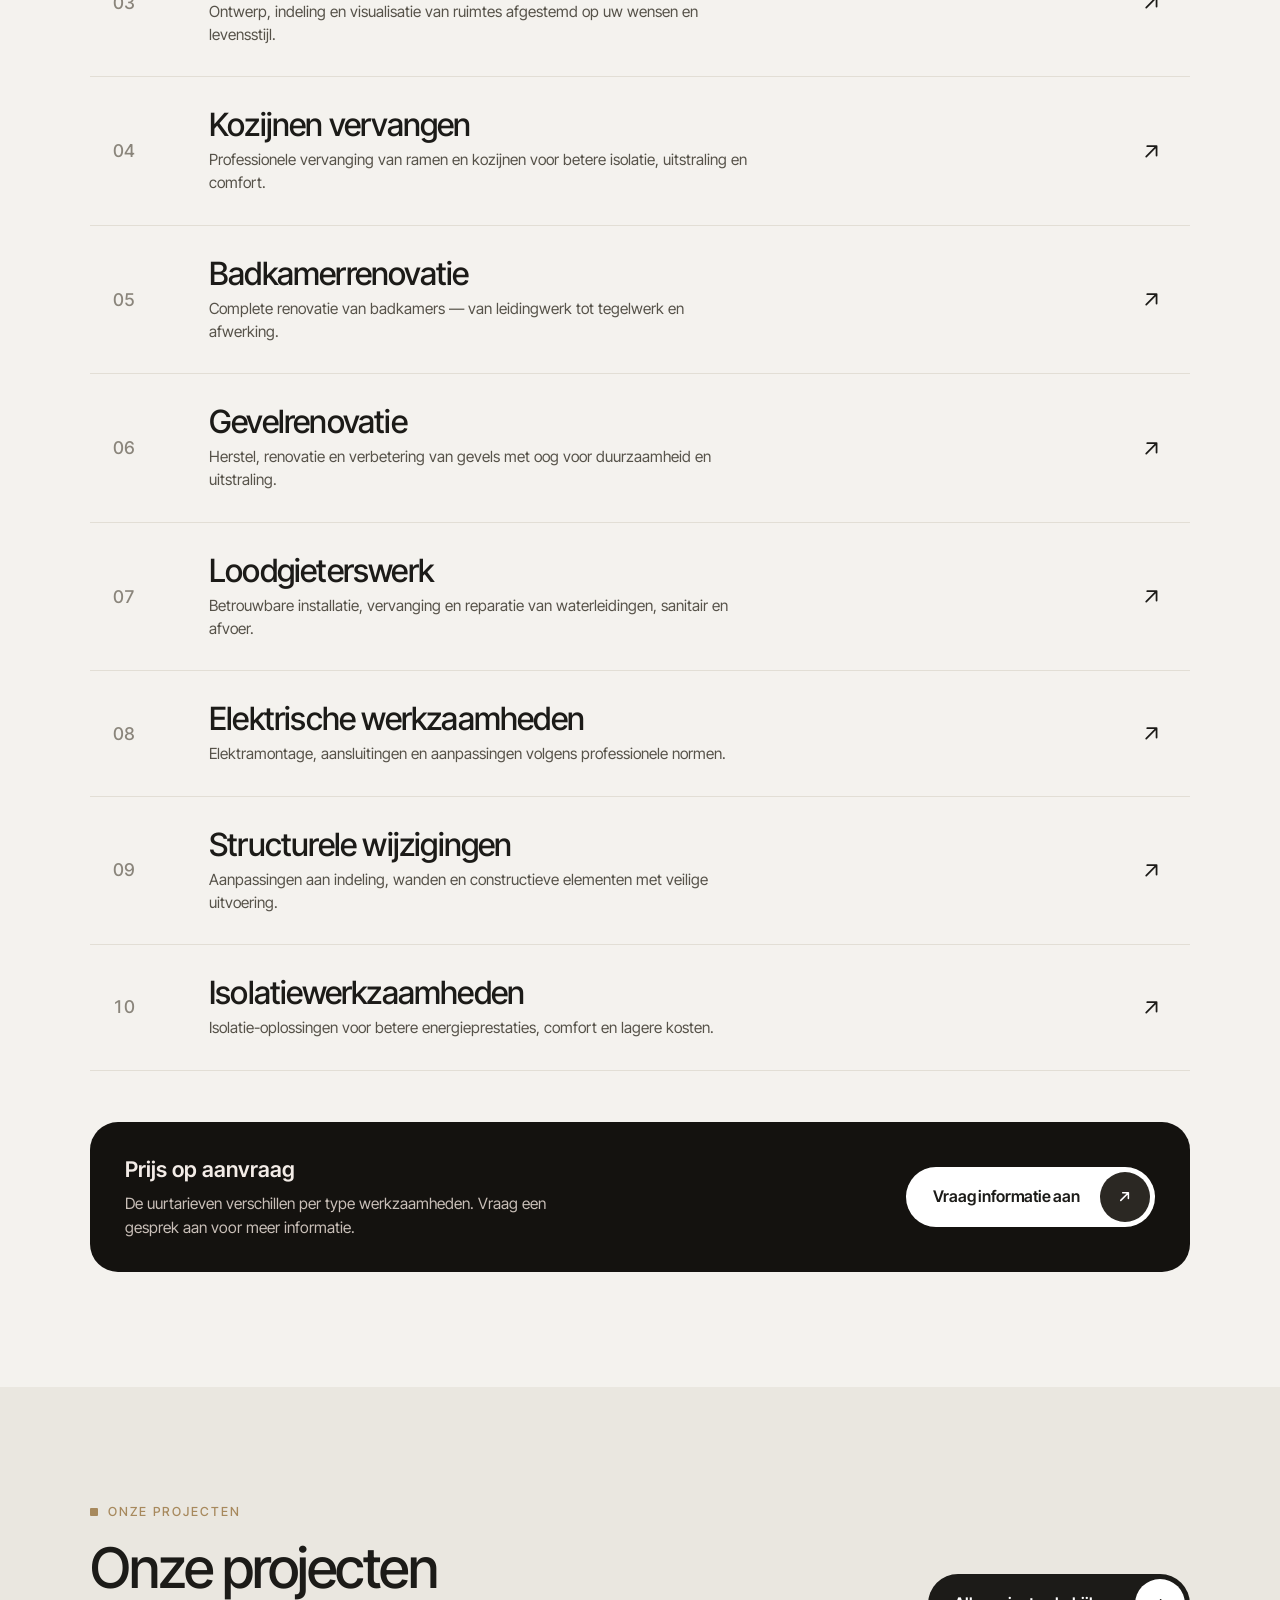
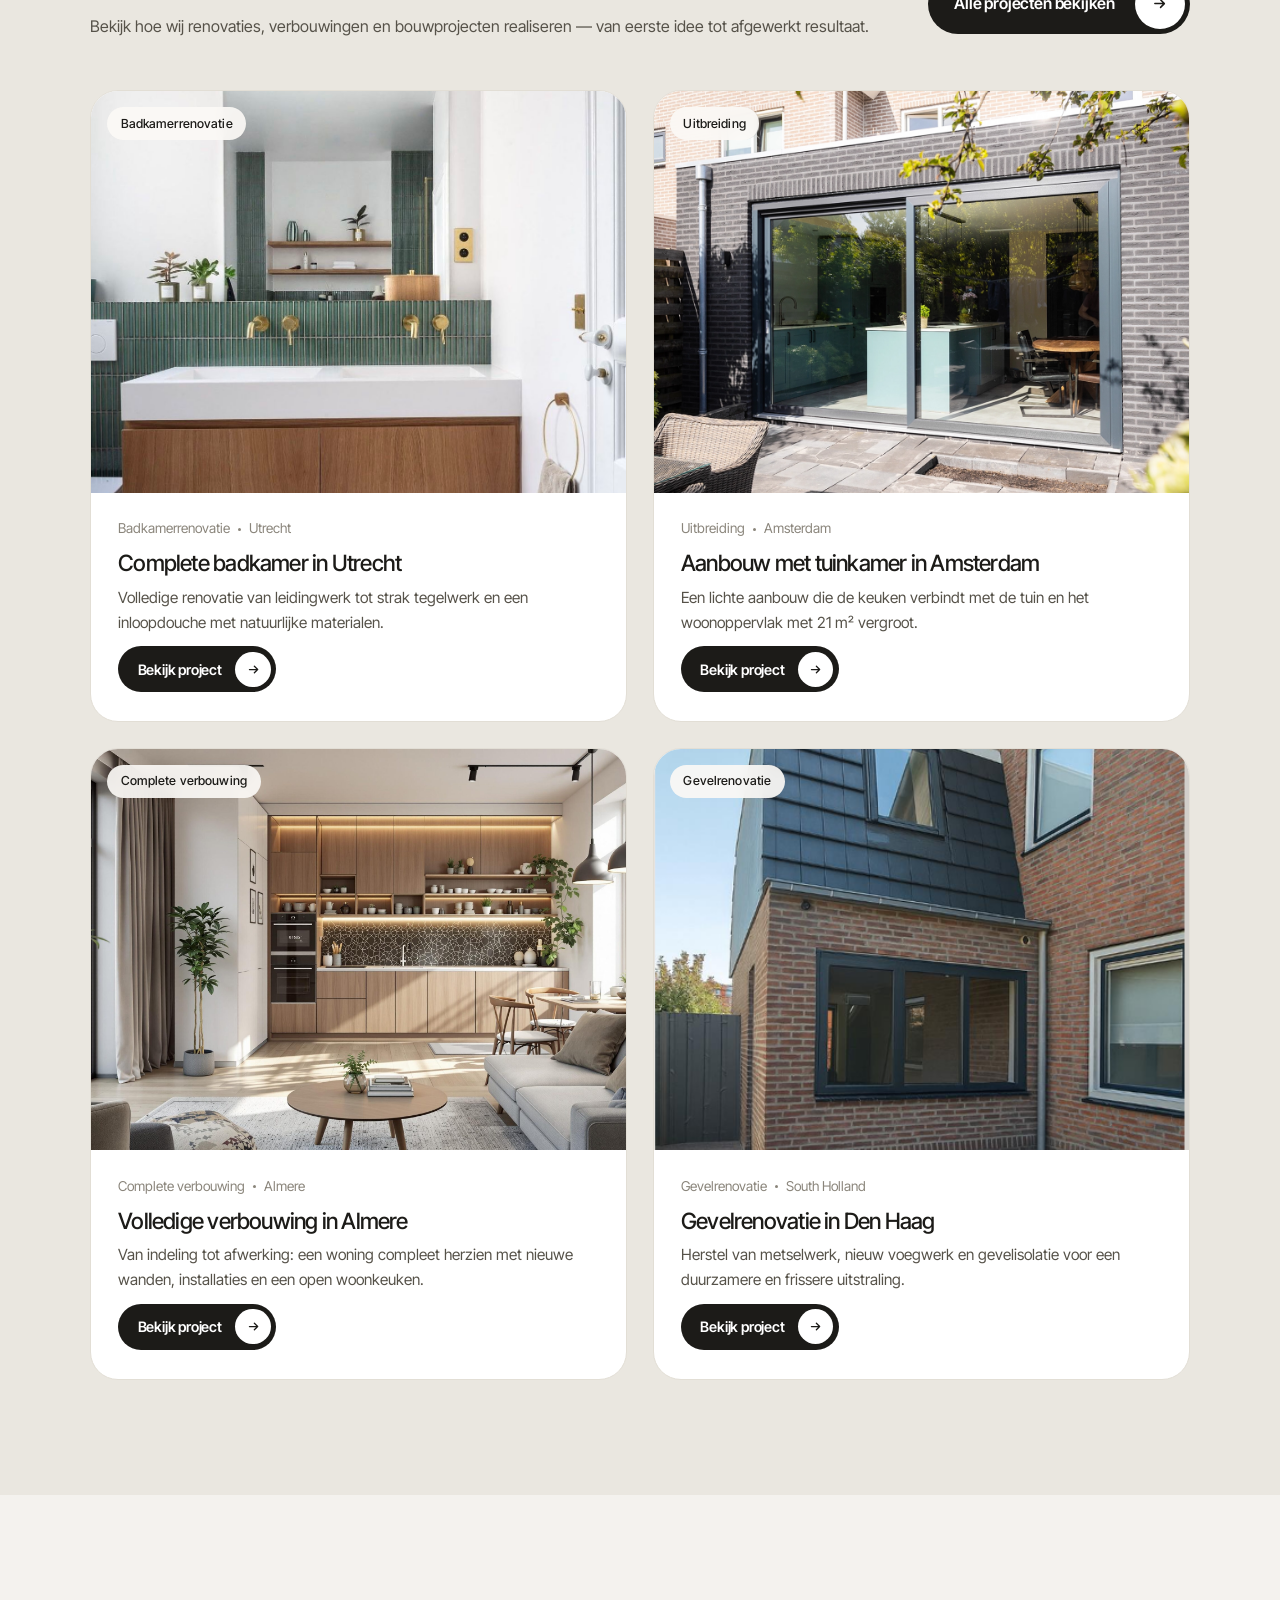
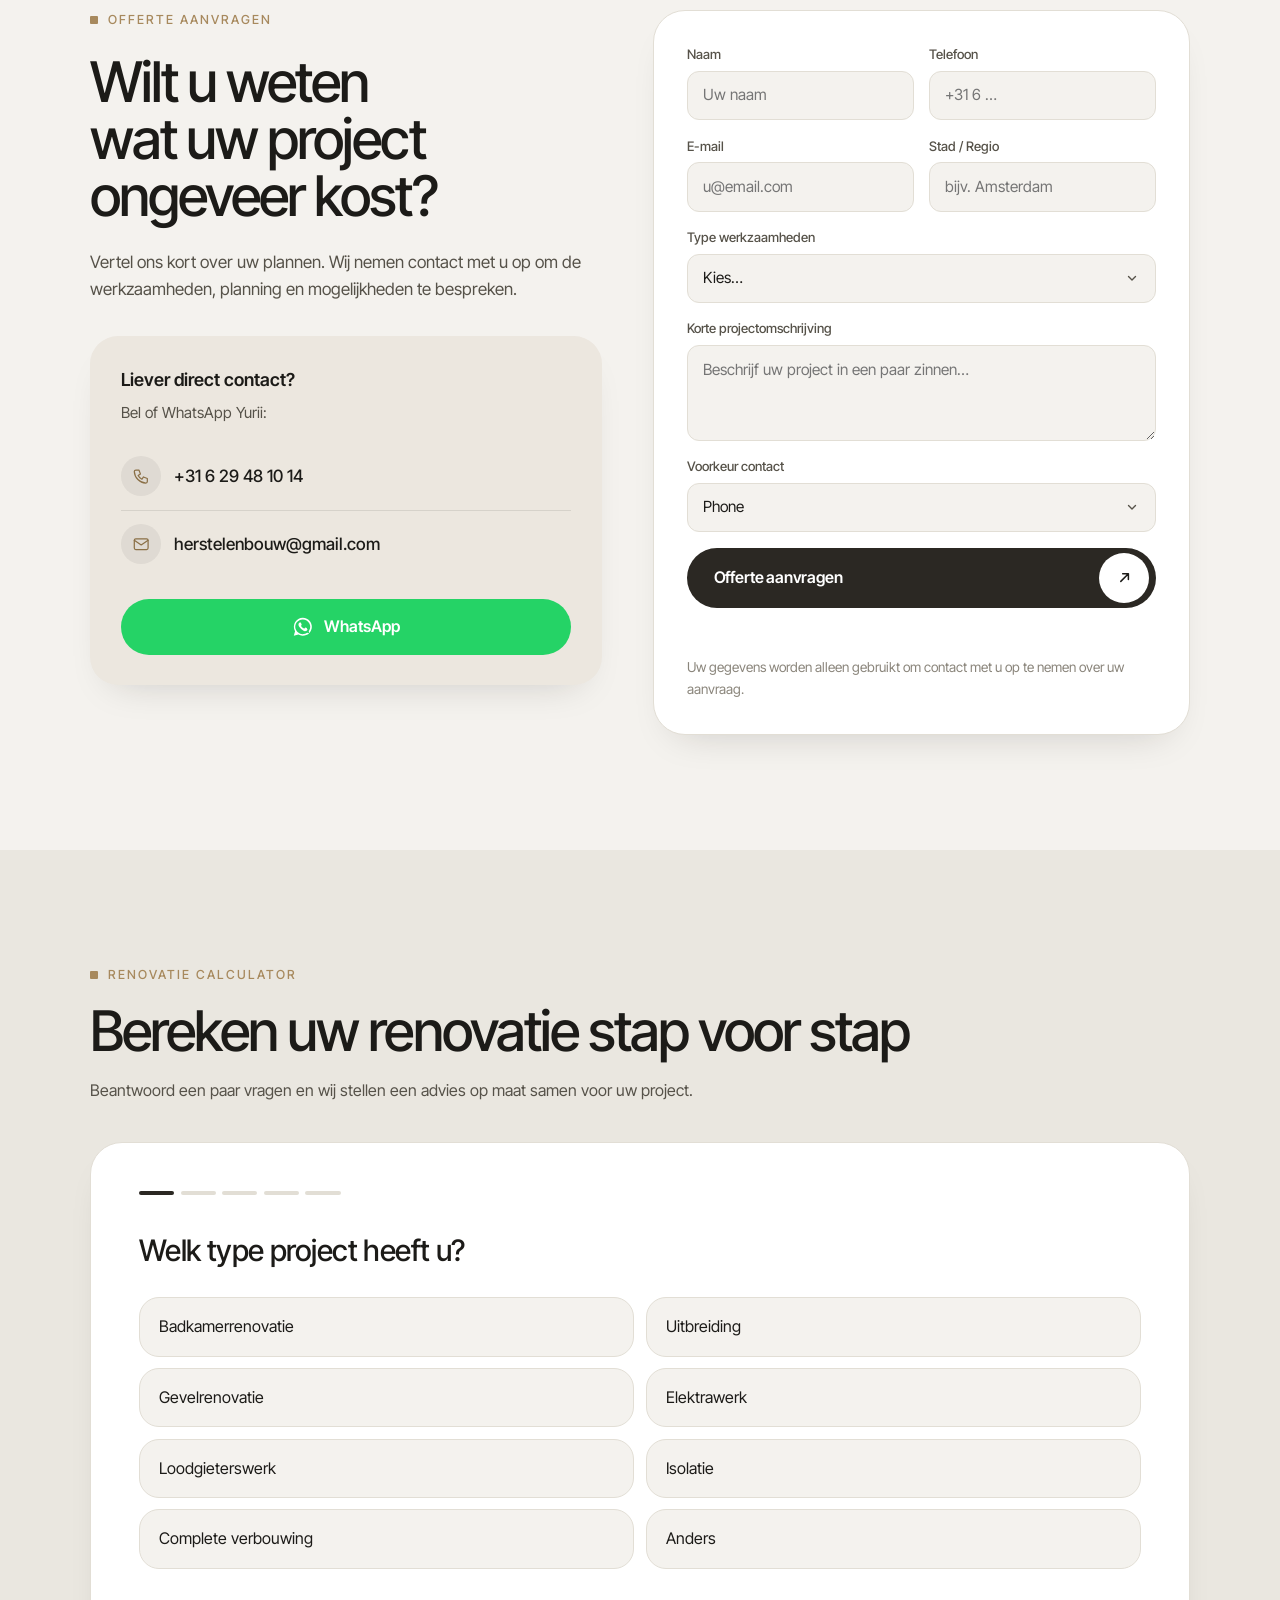
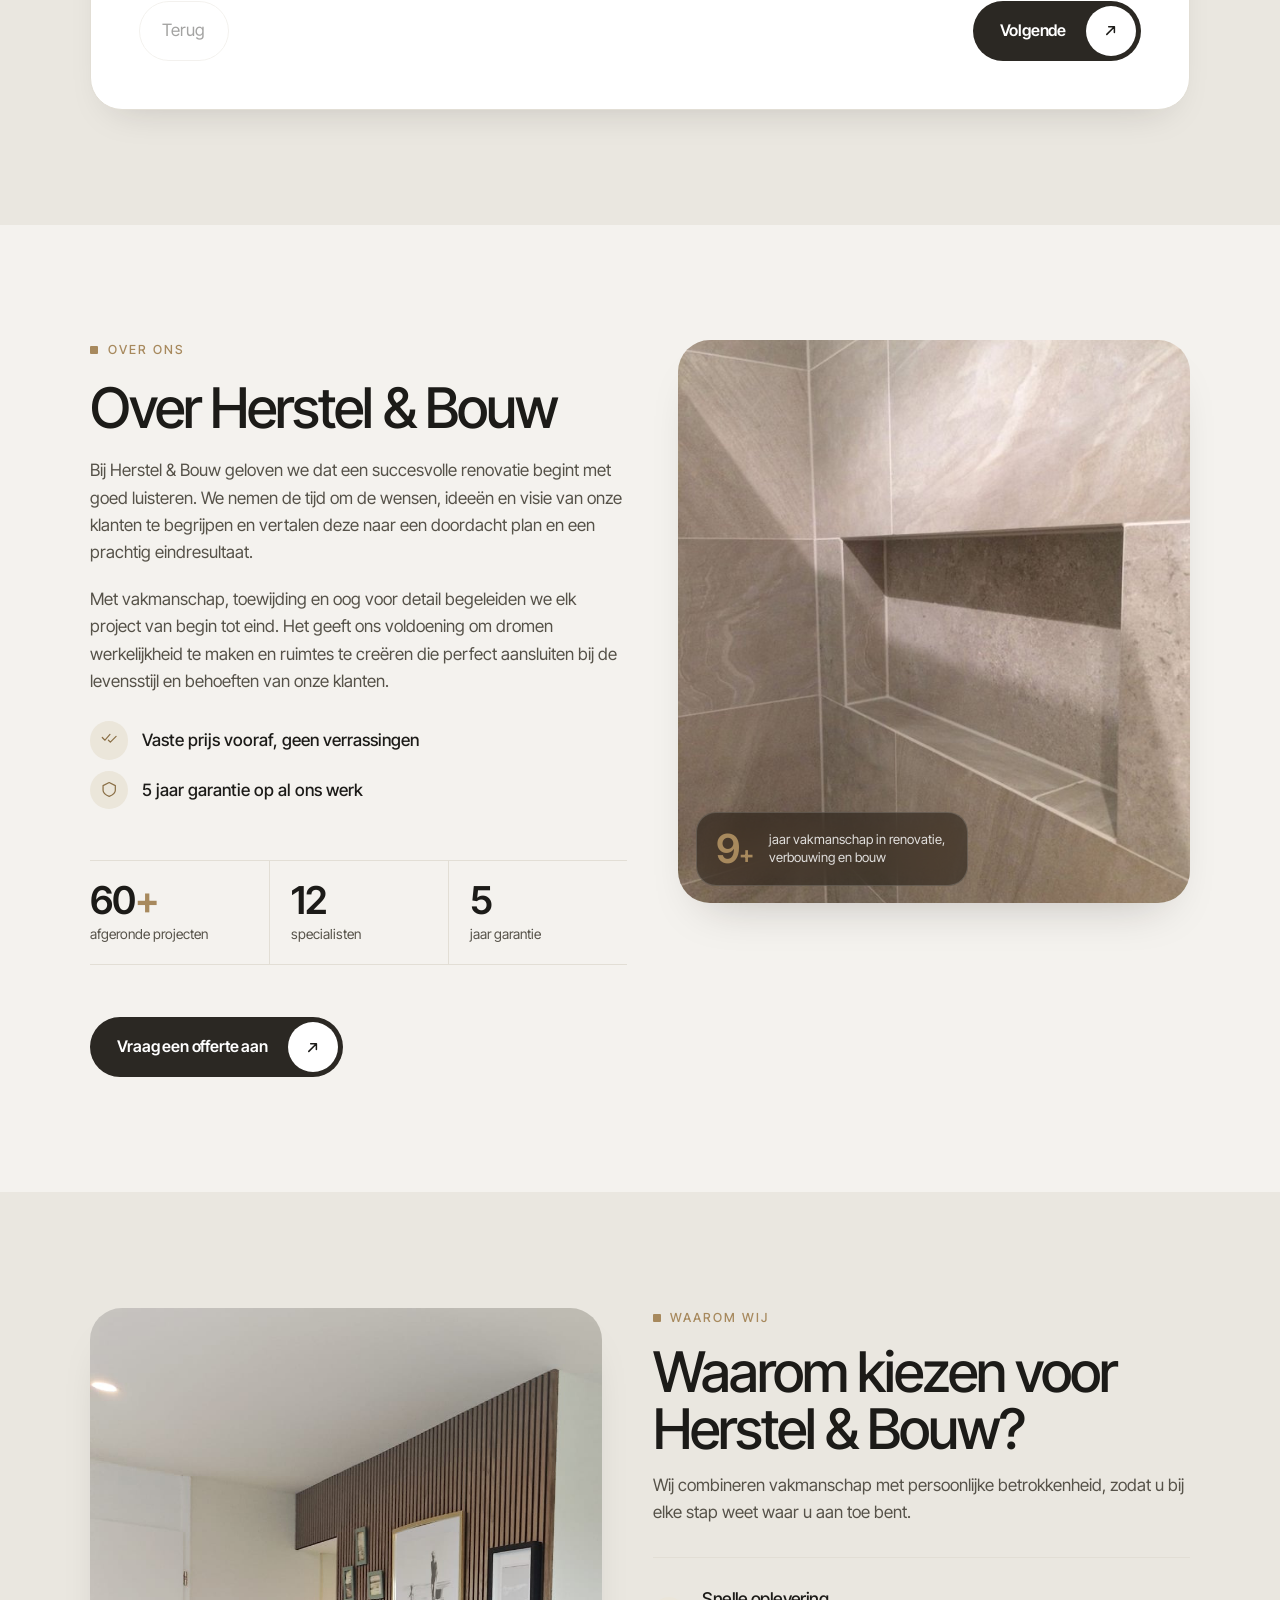
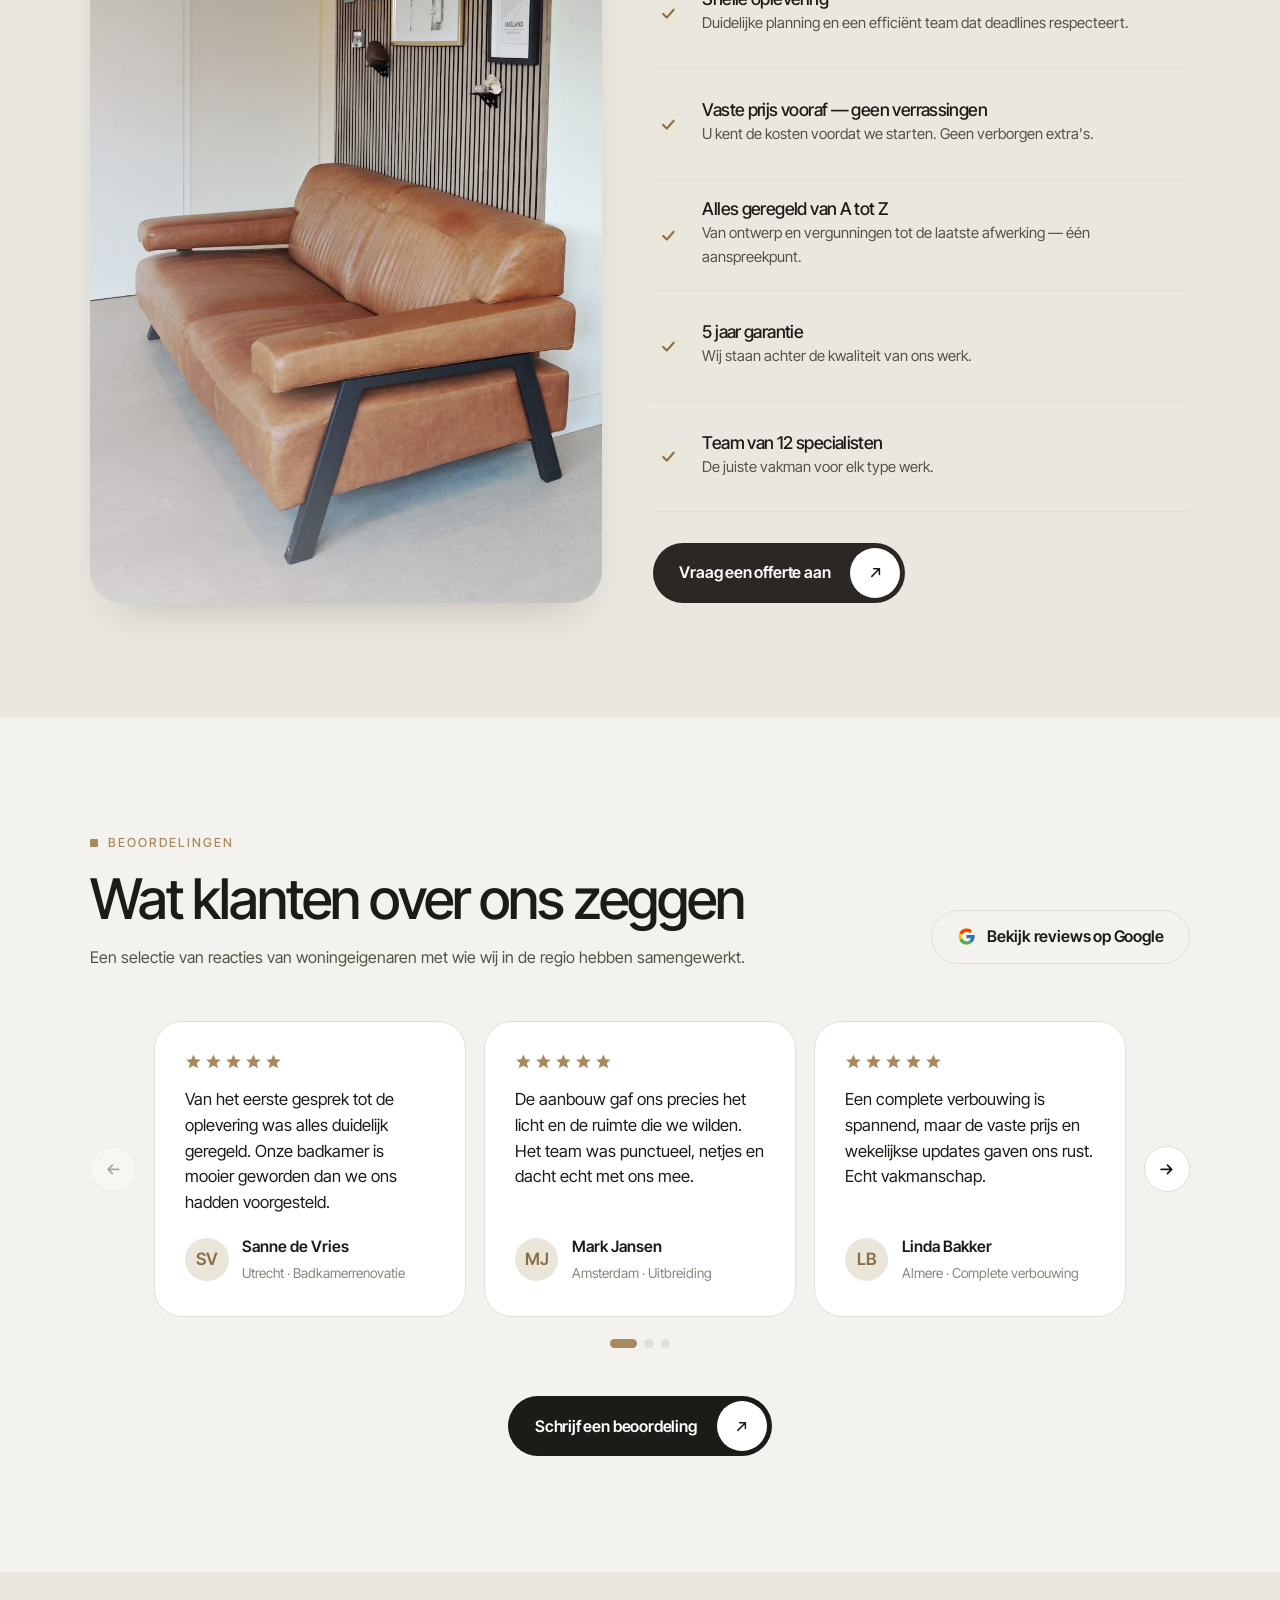
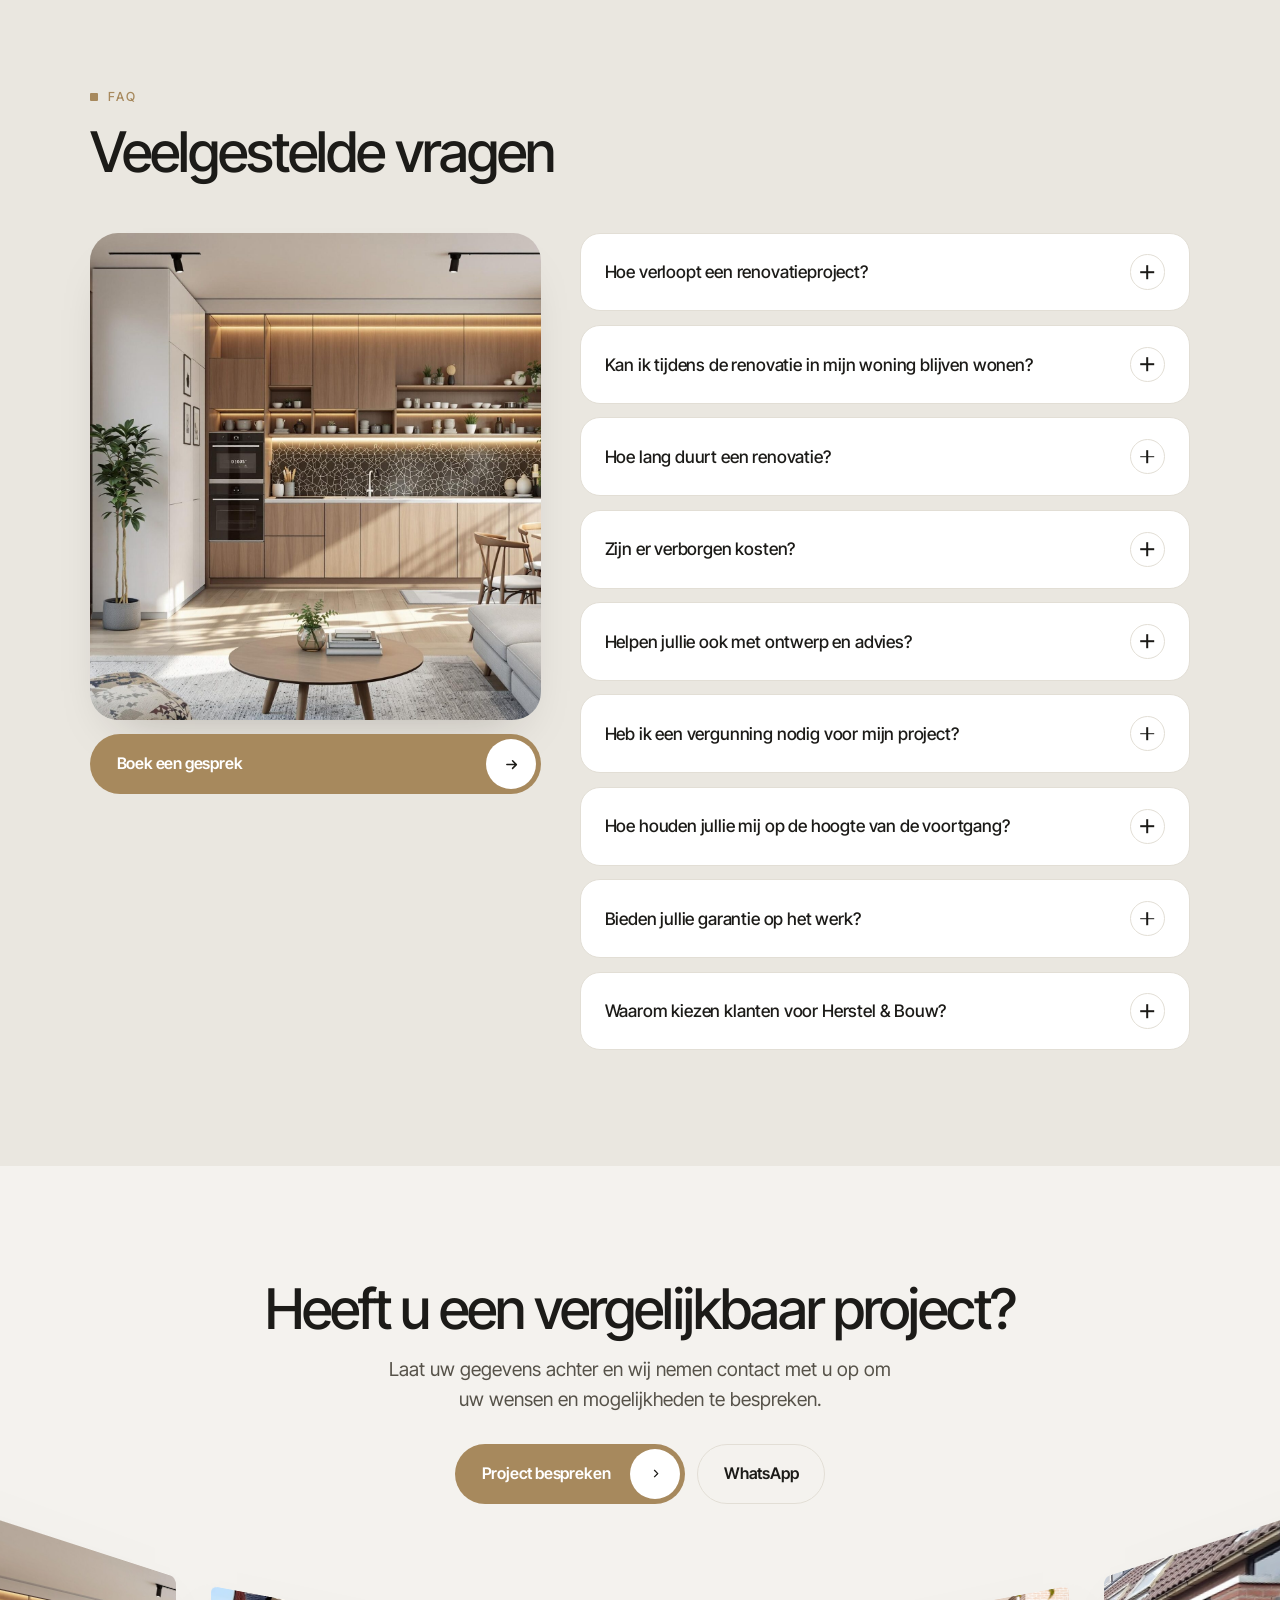
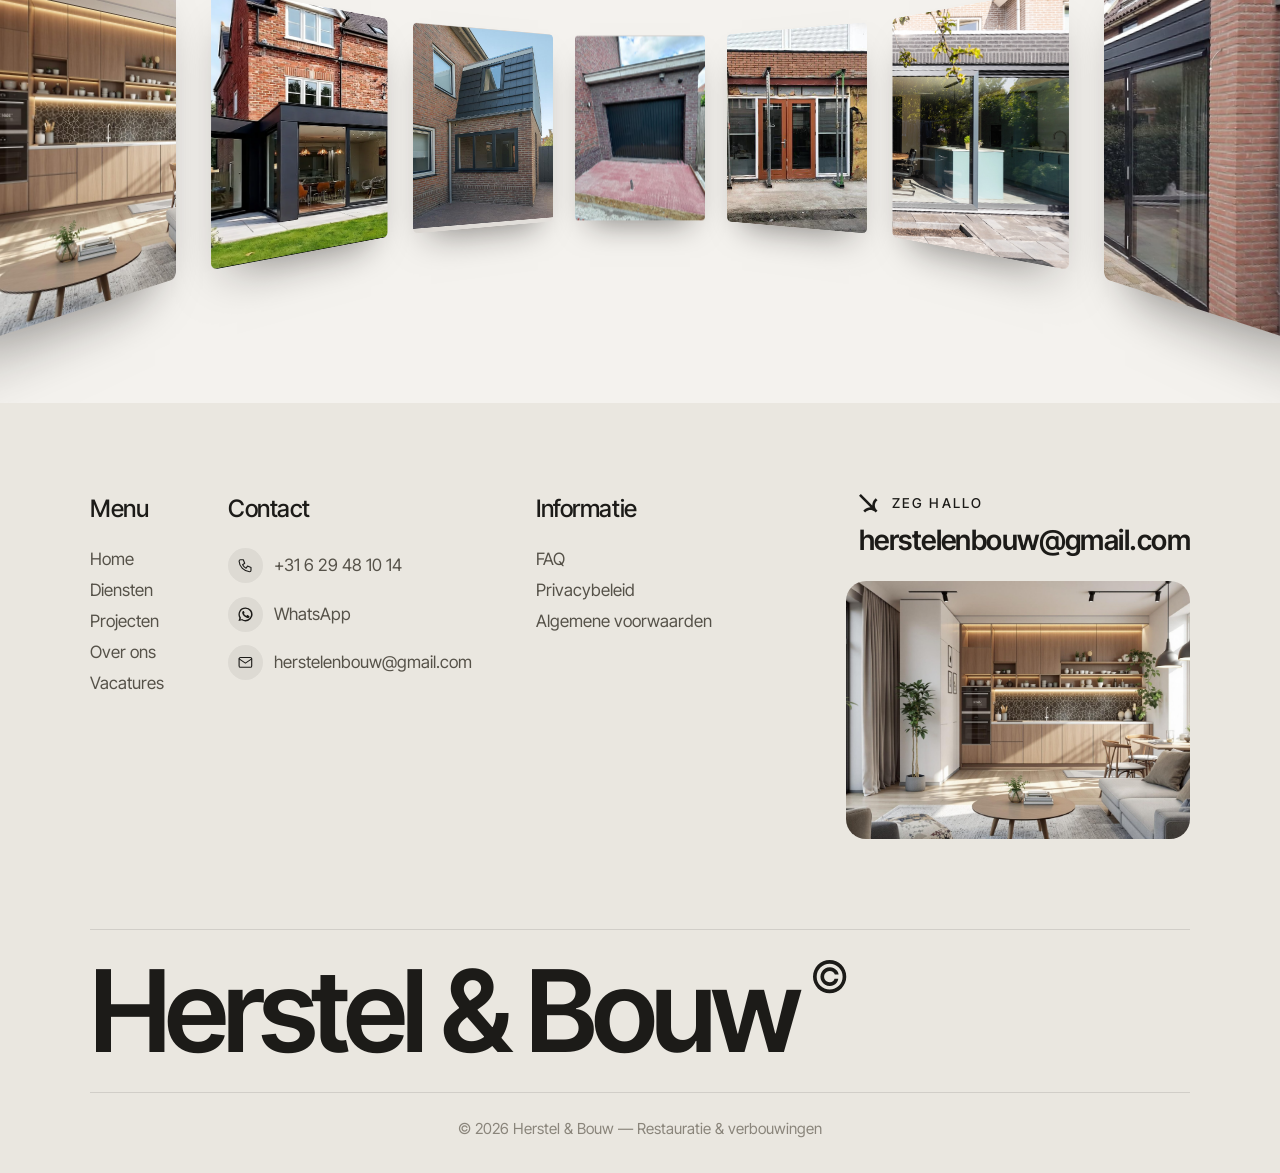
==== commit 915d1880: "Put the finished interior back in the "why choose us" block why-interior.png was shot for this block" ====
--- a/index.html
+++ b/index.html
@@ -15,7 +15,7 @@
   <link rel="preconnect" href="https://fonts.googleapis.com" />
   <link rel="preconnect" href="https://fonts.gstatic.com" crossorigin />
   <link href="https://fonts.googleapis.com/css2?family=Inter+Tight:wght@300;400;500;600;700&display=swap" rel="stylesheet" />
-  <link rel="stylesheet" href="css/style.css?v=20260803" />
+  <link rel="stylesheet" href="css/style.css?v=20260804" />
 </head>
 <body data-page="home">
 
@@ -367,7 +367,7 @@
     <section class="section section--cream">
       <div class="container">
         <div class="why-grid">
-          <div class="why-media reveal"><img src="images/projects/extension-1.jpg" alt="Het team van Herstel & Bouw aan het werk" /></div>
+          <div class="why-media reveal"><img src="images/projects/why-interior.png" alt="Afgewerkte woonkamer na een verbouwing door Herstel &amp; Bouw" /></div>
           <div class="why-text reveal" data-delay="1">
             <span class="eyebrow" data-i18n="why.eyebrow">Waarom wij</span>
             <h2 class="h2" data-i18n="why.title">Waarom kiezen voor Herstel &amp; Bouw?</h2>
--- a/css/style.css
+++ b/css/style.css
@@ -647,7 +647,10 @@
 .why-item p { font-size: 0.93rem; color: var(--clr-ink-soft); margin-top: 0.25rem; }
 .why-cta { margin-top: 1.9rem; align-self: flex-start; }
 .why-media { border-radius: var(--r-xl); overflow: hidden; box-shadow: var(--shadow-card); min-height: 28rem; height: 100%; }
-.why-media img { width: 100%; height: 100%; object-fit: cover; }
+/* The interior shot is landscape but the frame is portrait, so cover throws
+   away a third of the width. Anchoring left keeps the sofa and the slatted
+   wall whole instead of slicing the sofa down the middle. */
+.why-media img { width: 100%; height: 100%; object-fit: cover; object-position: left center; }
 
 /* ==========================================================================
    Testimonials
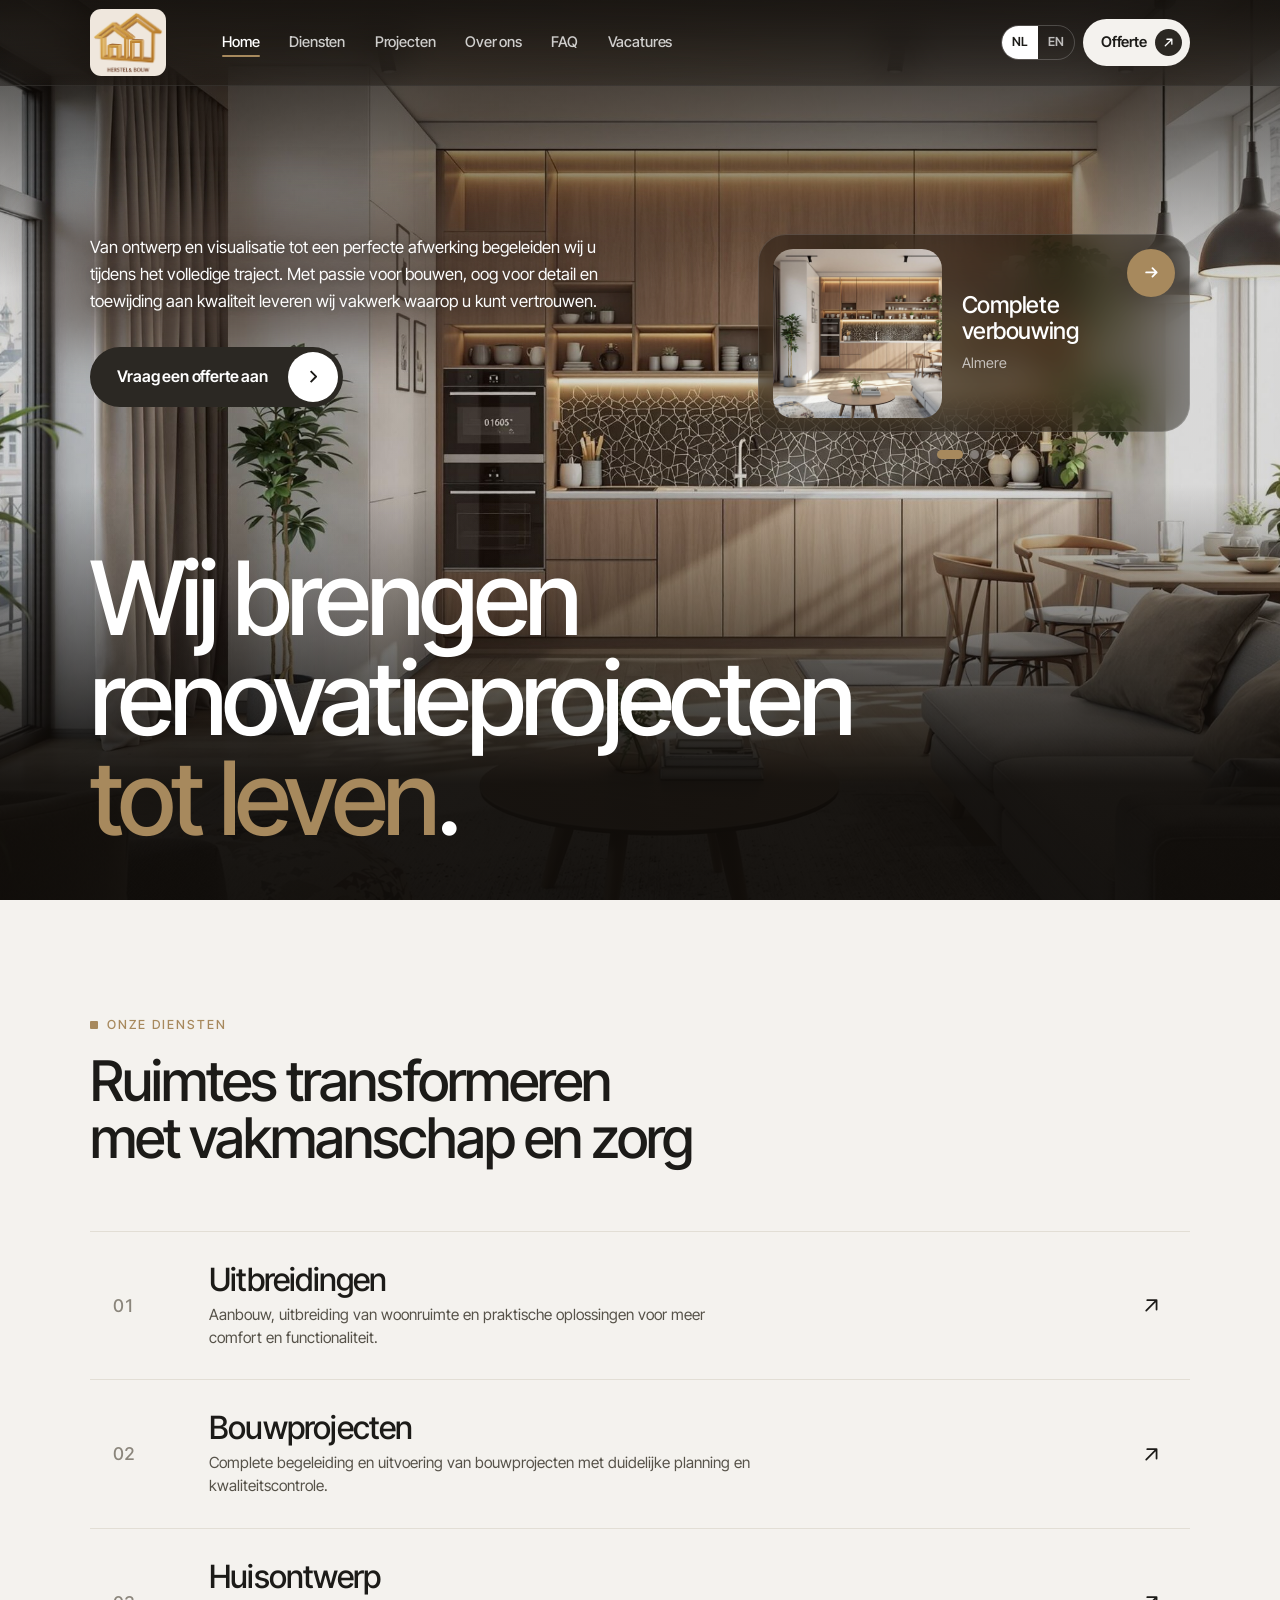
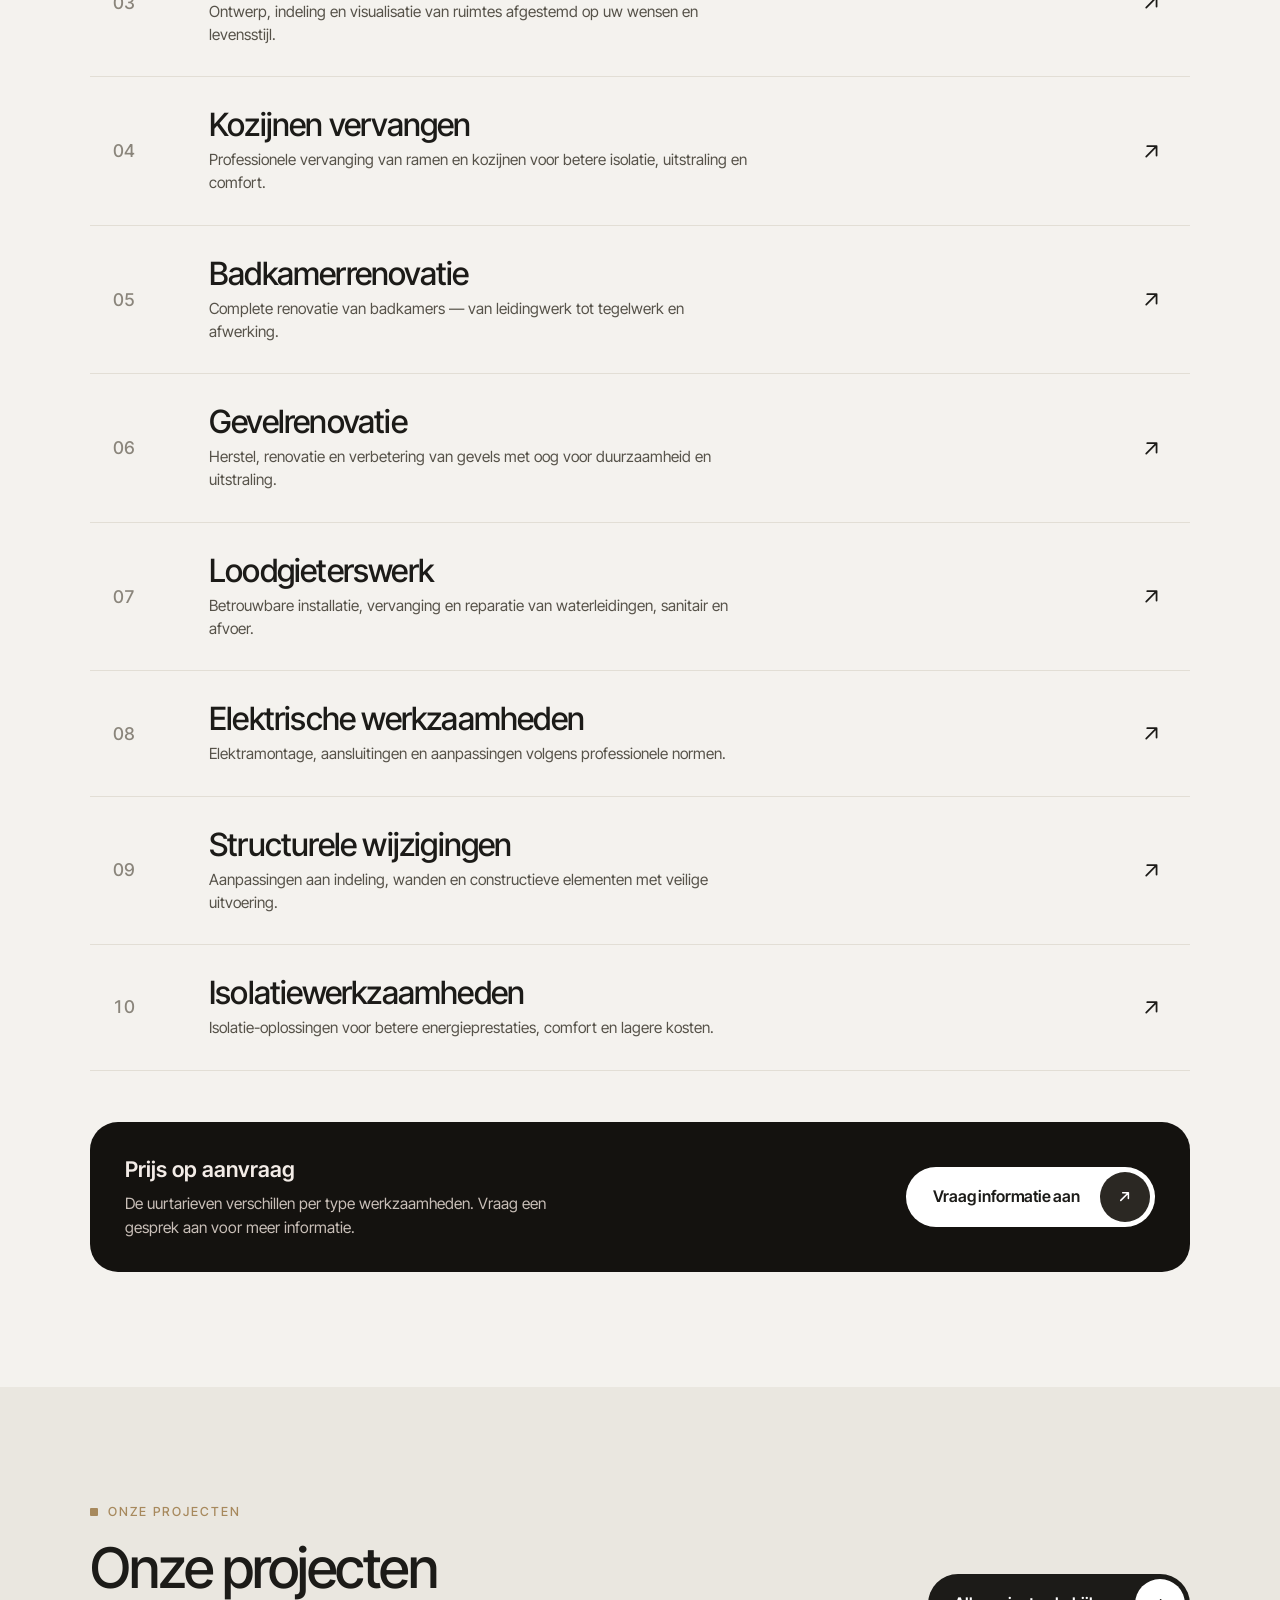
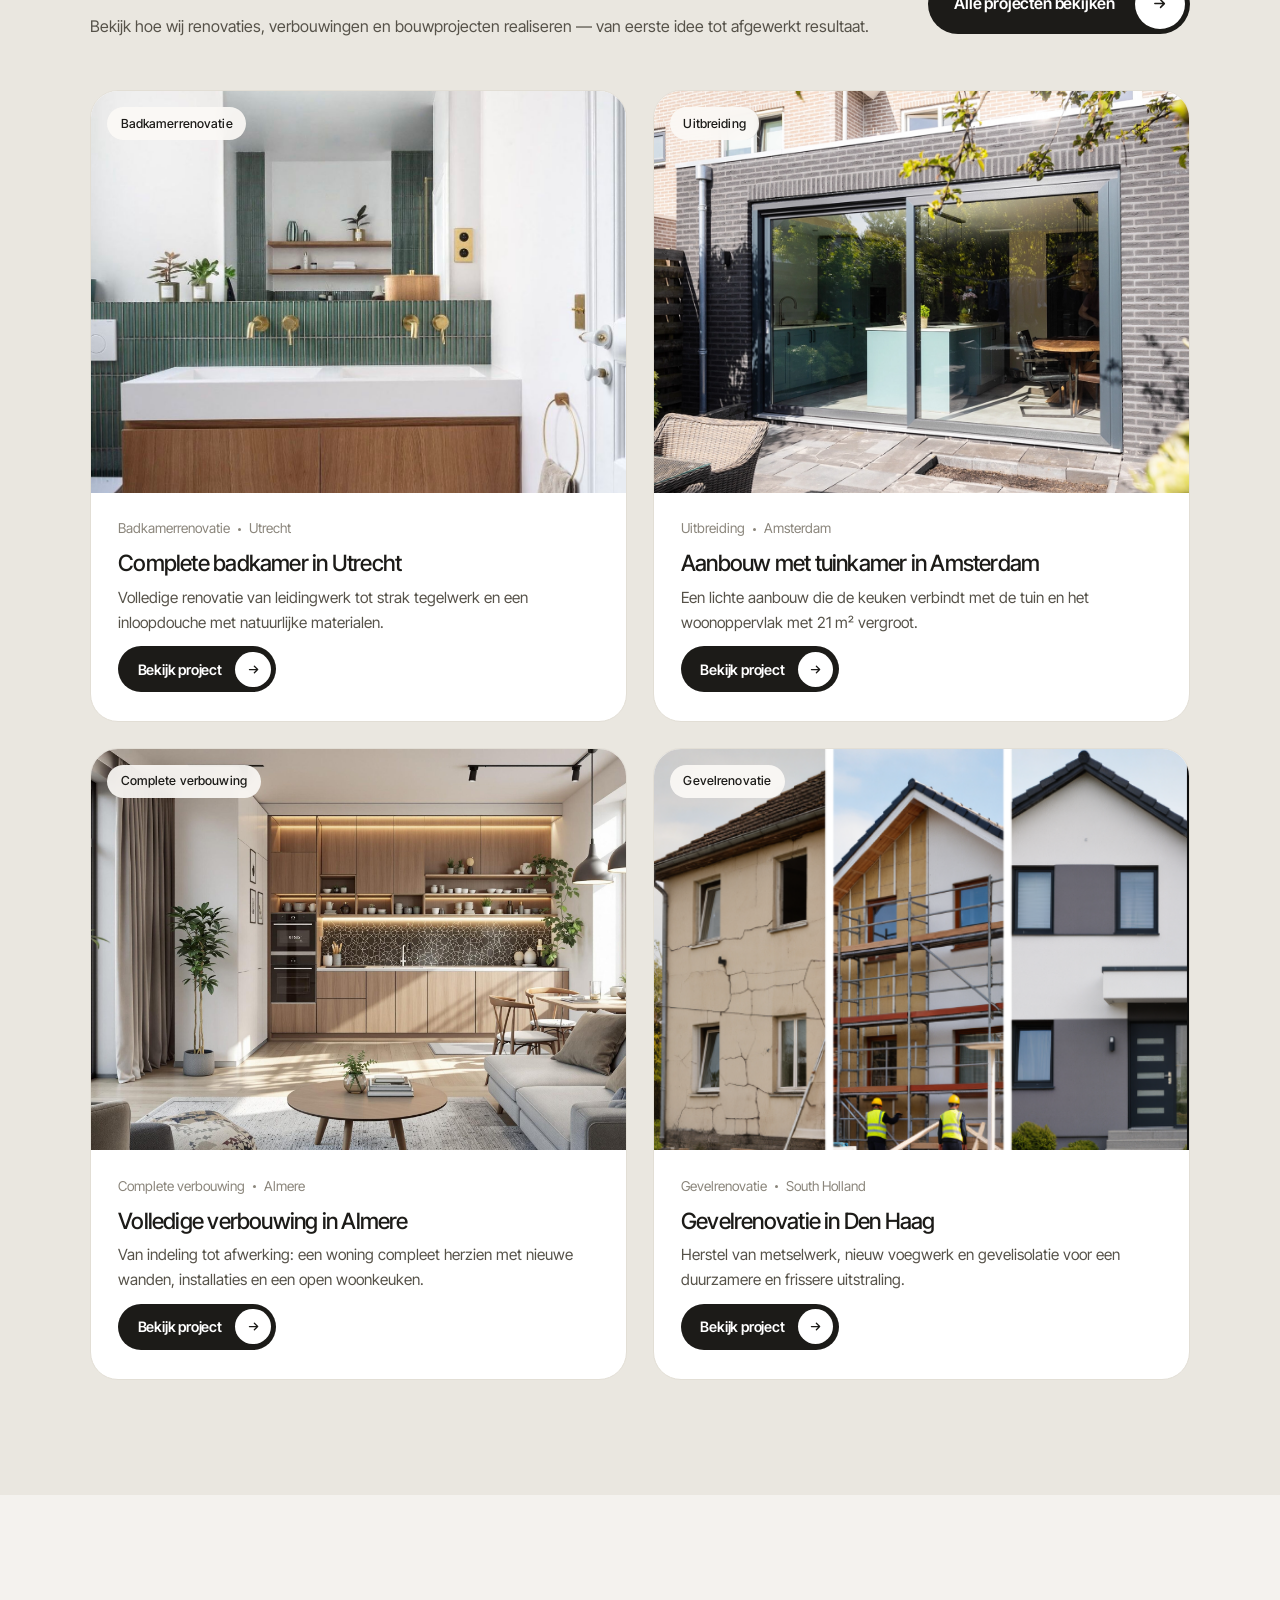
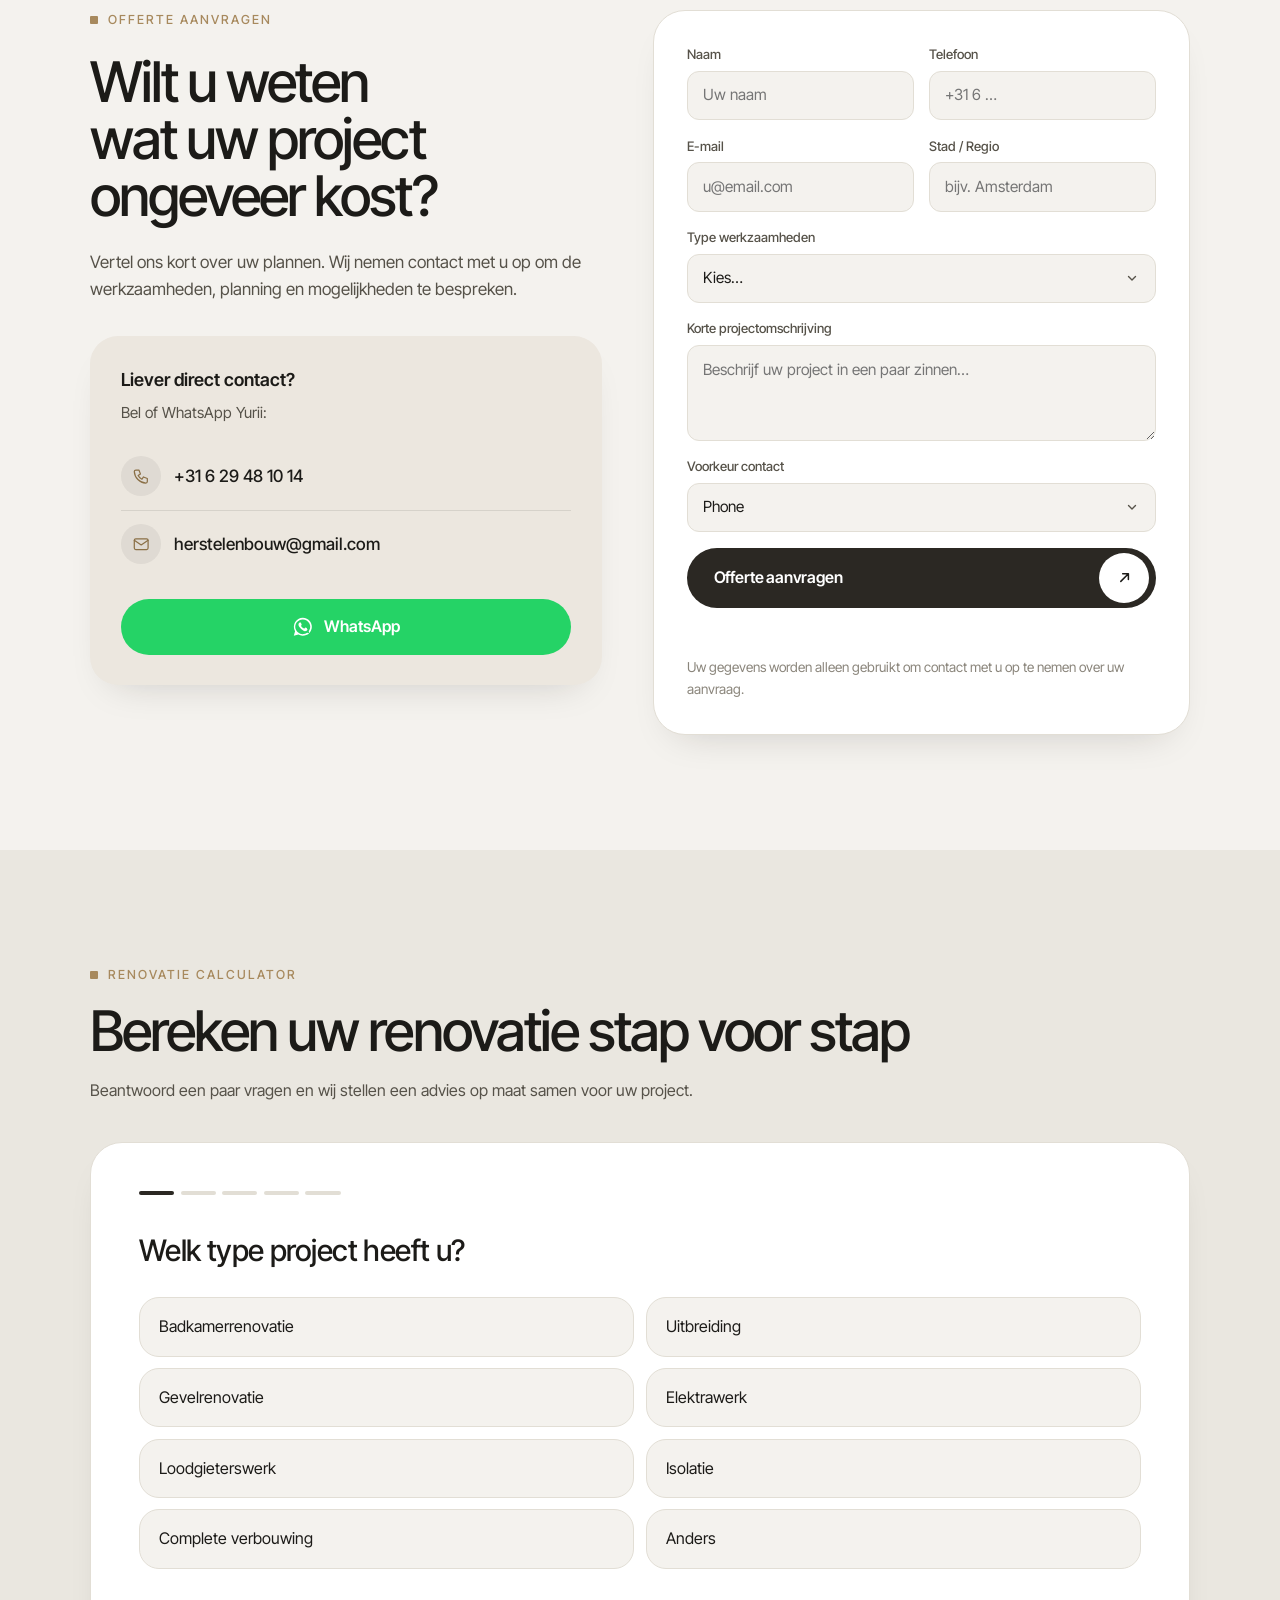
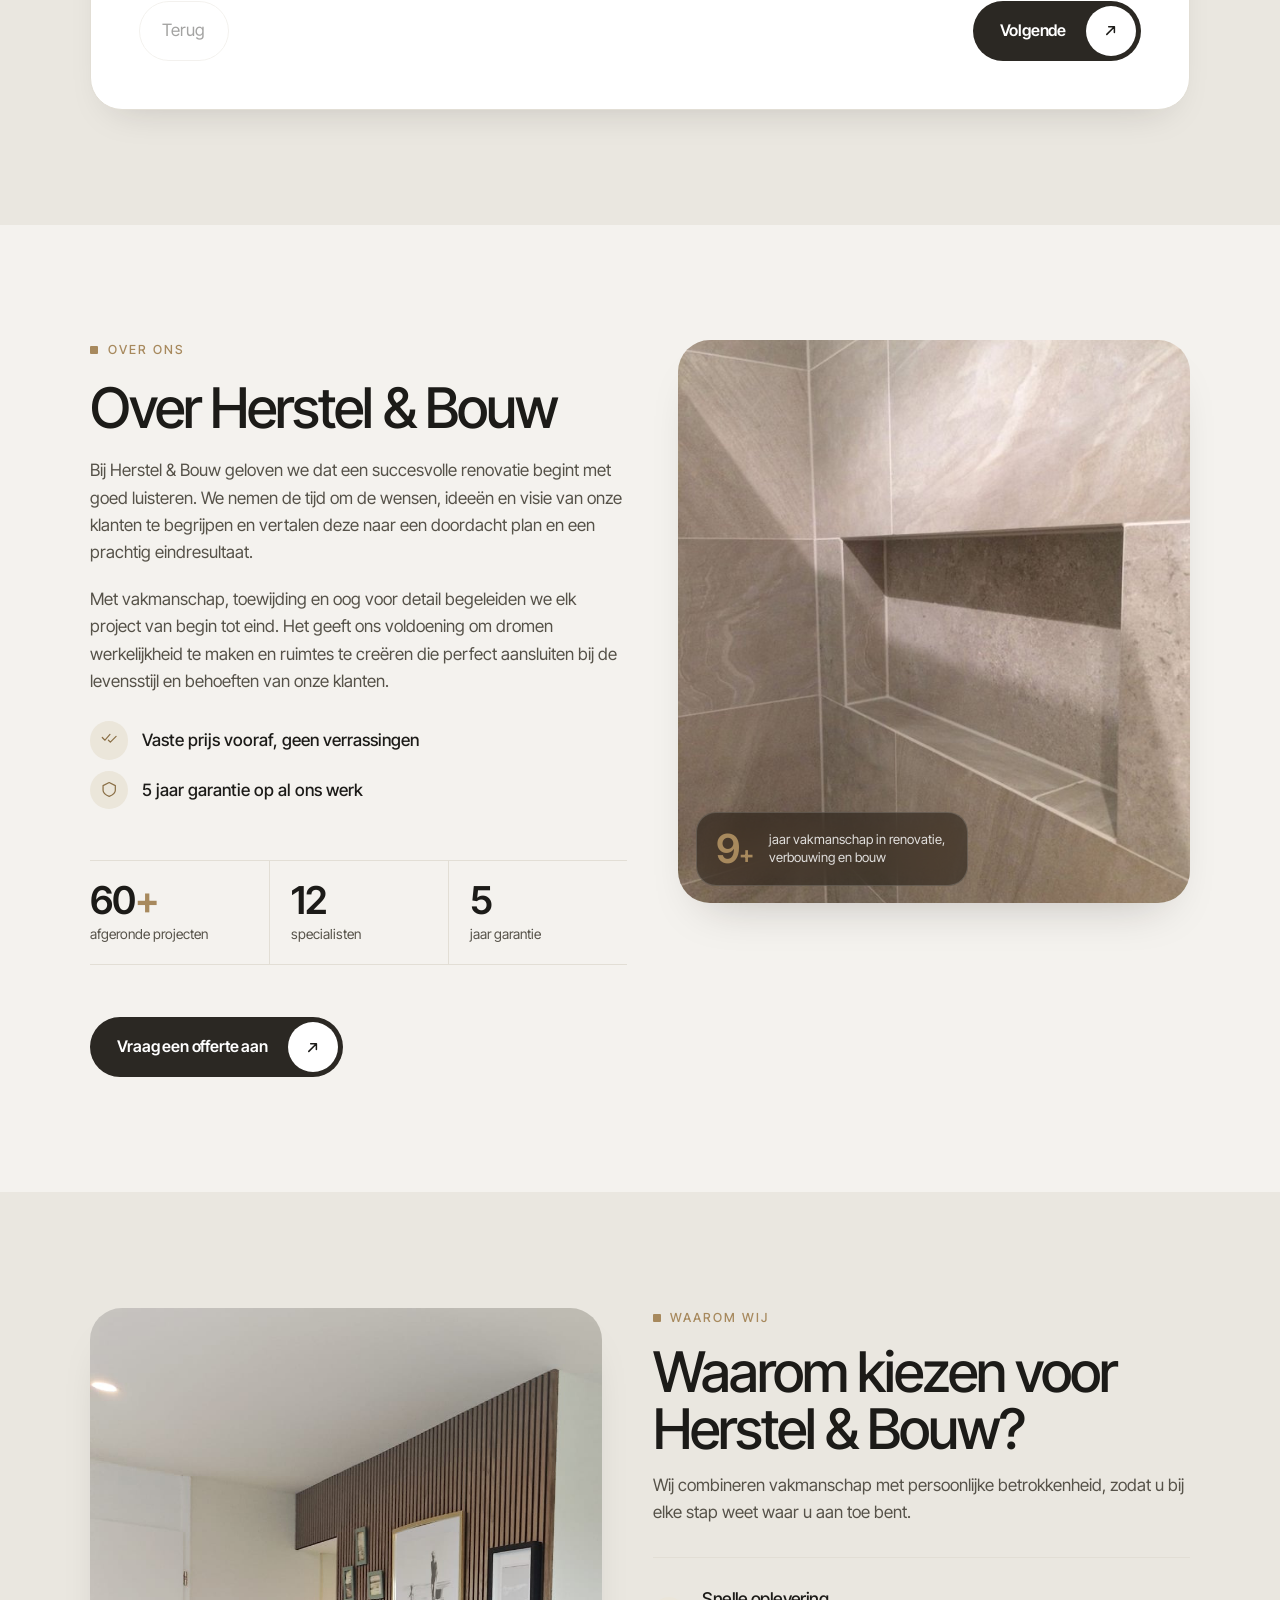
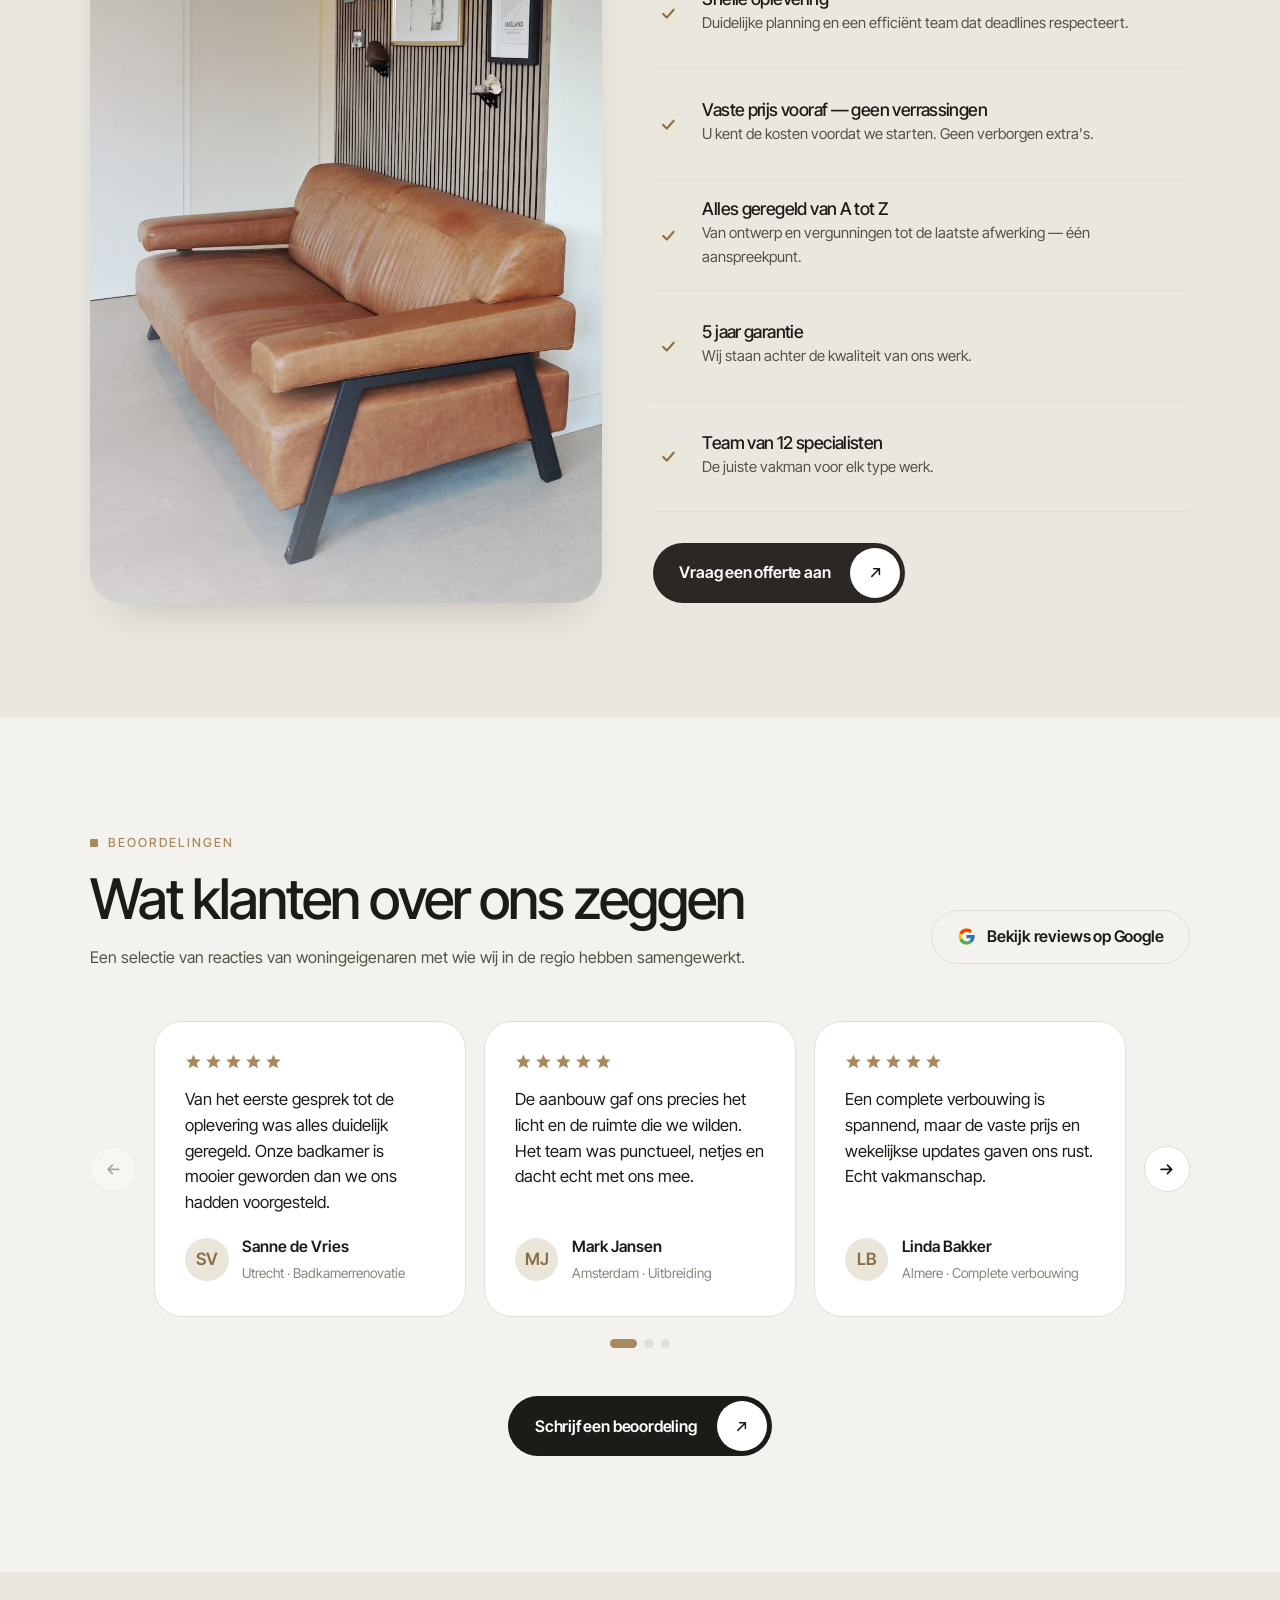
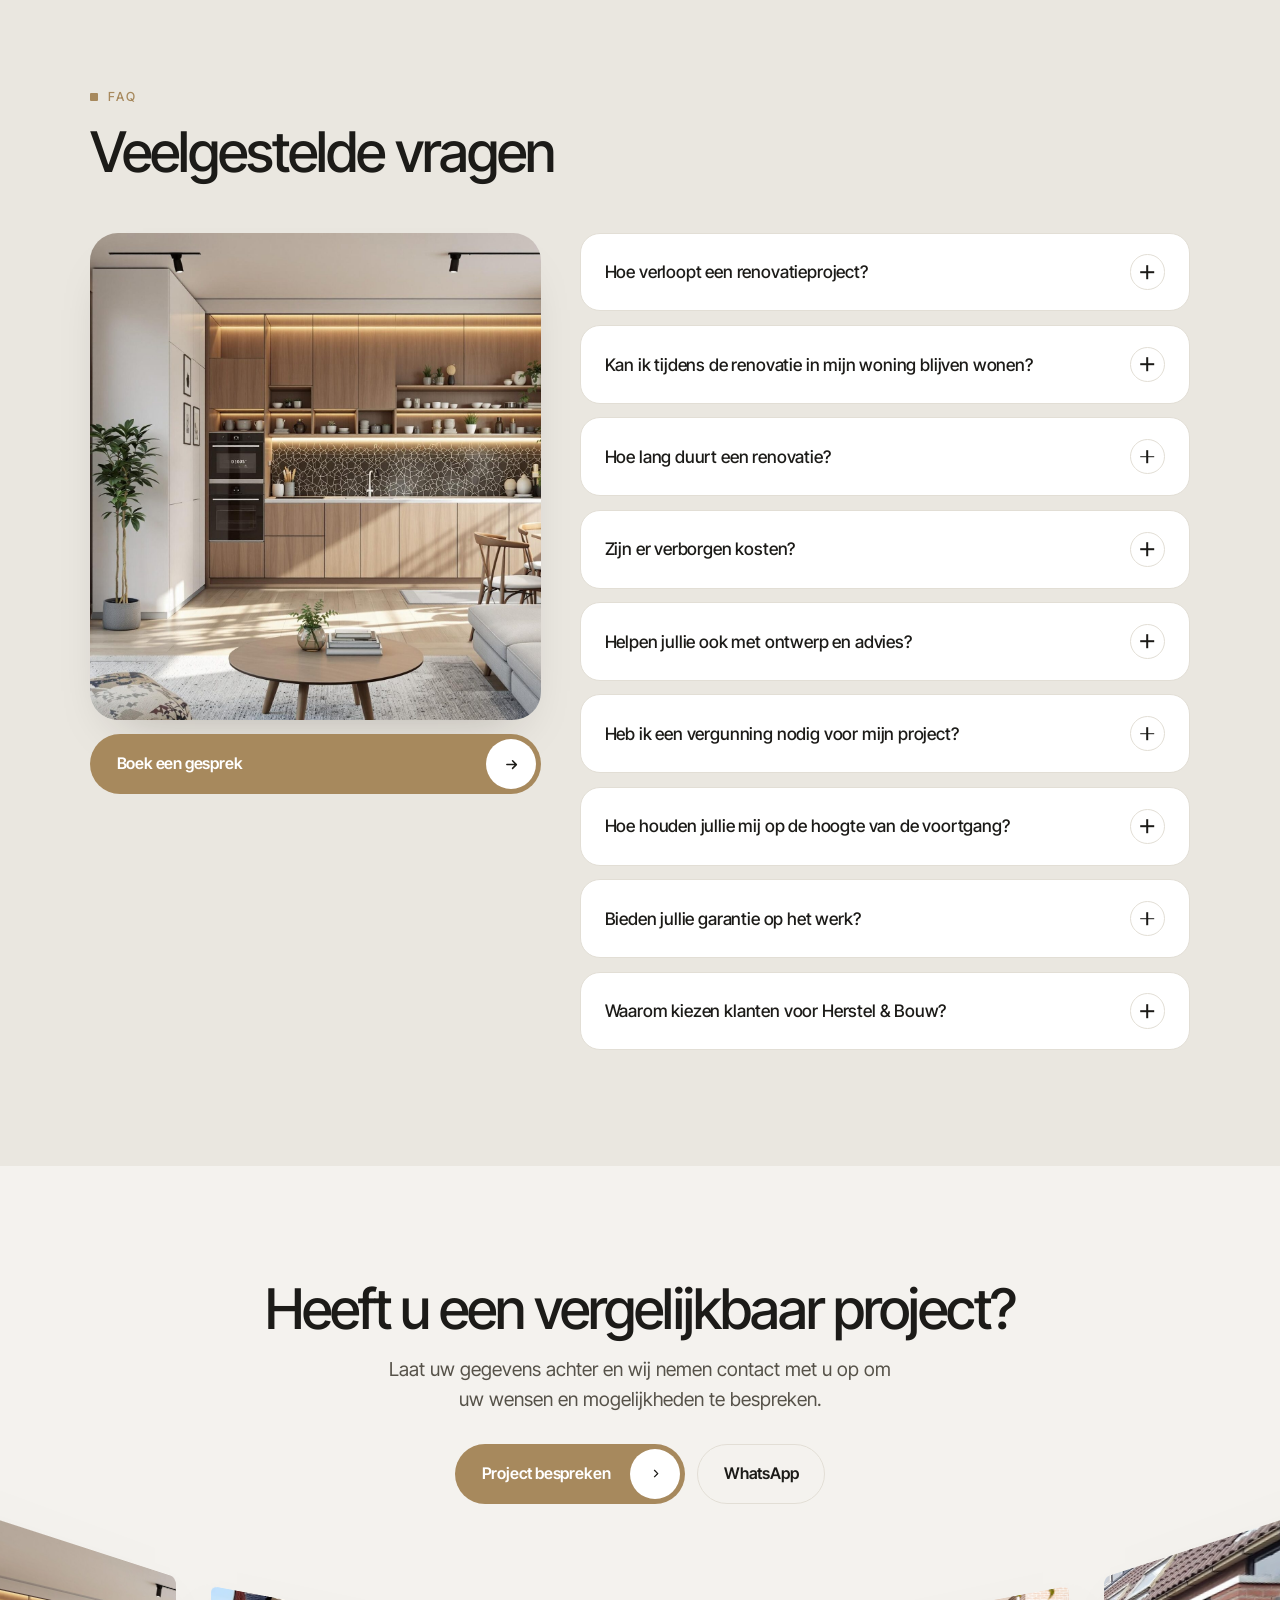
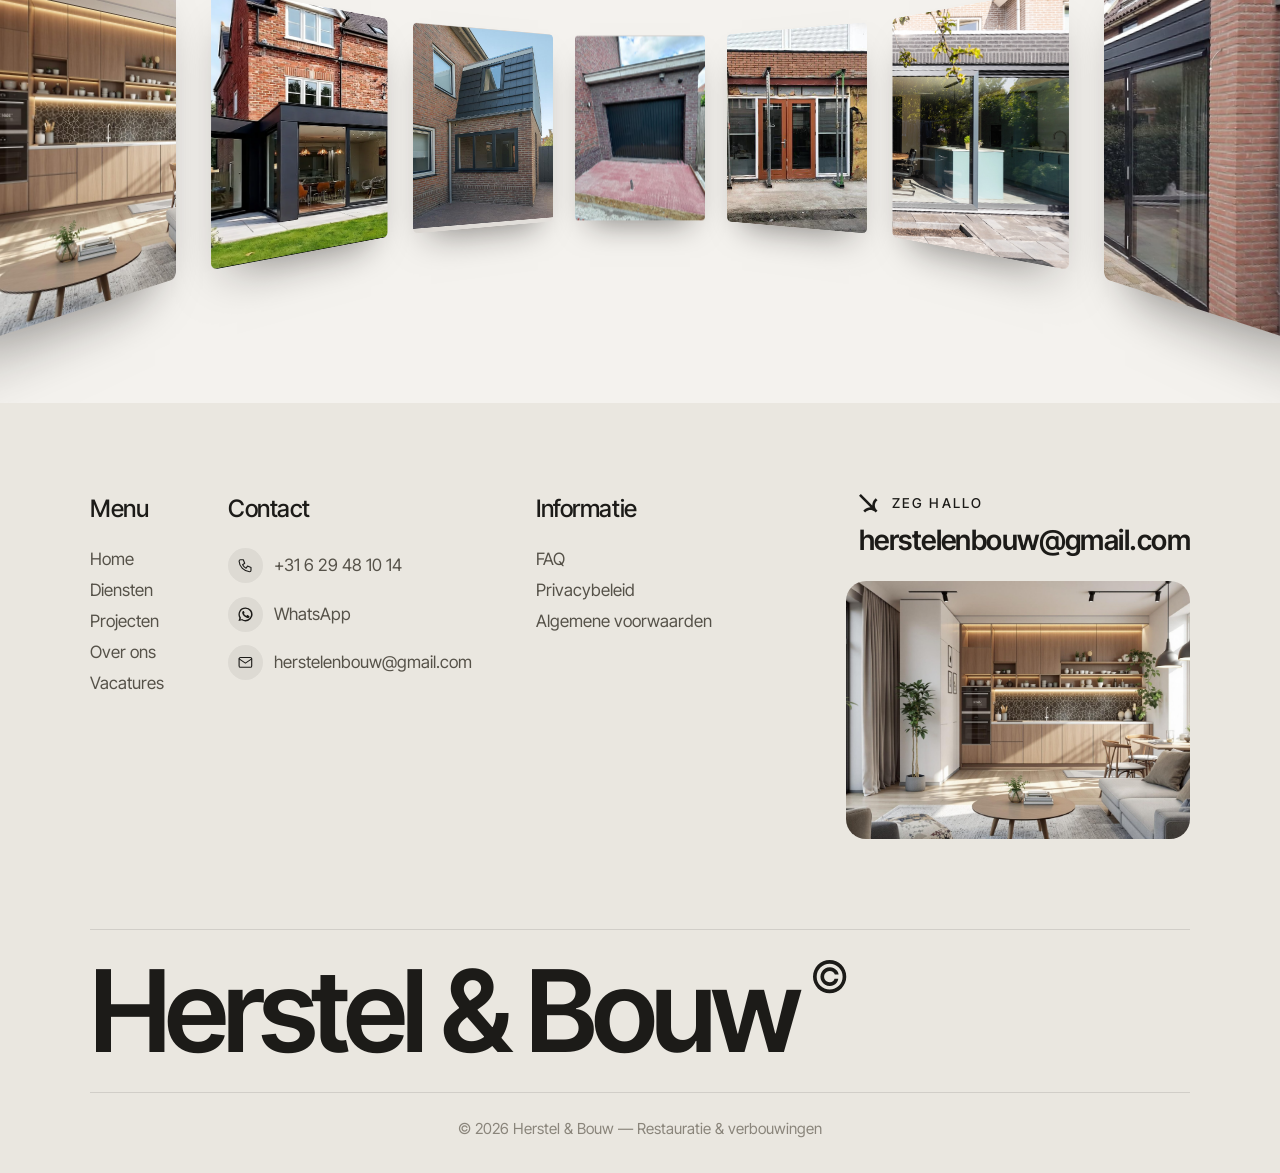
==== commit a0973e4d: "Add a partners block below the reviews, editable from the panel Each partner is a picture, a name, a" ====
--- a/index.html
+++ b/index.html
@@ -15,7 +15,7 @@
   <link rel="preconnect" href="https://fonts.googleapis.com" />
   <link rel="preconnect" href="https://fonts.gstatic.com" crossorigin />
   <link href="https://fonts.googleapis.com/css2?family=Inter+Tight:wght@300;400;500;600;700&display=swap" rel="stylesheet" />
-  <link rel="stylesheet" href="css/style.css?v=20260804" />
+  <link rel="stylesheet" href="css/style.css?v=20260807" />
 </head>
 <body data-page="home">
 
@@ -418,6 +418,21 @@
       </div>
     </section>
 
+    <!-- ===================== PARTNERS =====================
+         Rendered by main.js from data/partners.json. The section stays
+         hidden until there is at least one partner, so an empty list never
+         leaves a headed but blank strip on the page. -->
+    <section class="section" id="partners" hidden>
+      <div class="container">
+        <div class="section-header reveal">
+          <span class="eyebrow" data-i18n="partners.eyebrow">Partners</span>
+          <h2 class="h2" data-i18n="partners.title">Onze partners</h2>
+          <p class="lead" data-i18n="partners.sub">De specialisten en leveranciers met wie wij samenwerken om elk project tot een goed einde te brengen.</p>
+        </div>
+        <div class="partner-grid" id="partner-grid"></div>
+      </div>
+    </section>
+
     <!-- ===================== FAQ ===================== -->
     <section class="section section--cream" id="faq">
       <div class="container">
@@ -621,8 +636,8 @@
     </div>
   </div>
 
-  <script src="js/i18n.js?v=20260803"></script>
-  <script src="js/data.js?v=20260803"></script>
-  <script src="js/main.js?v=20260803"></script>
+  <script src="js/i18n.js?v=20260807"></script>
+  <script src="js/data.js?v=20260807"></script>
+  <script src="js/main.js?v=20260807"></script>
 </body>
 </html>
--- a/css/style.css
+++ b/css/style.css
@@ -653,6 +653,98 @@
 .why-media img { width: 100%; height: 100%; object-fit: cover; object-position: left center; }
 
 /* ==========================================================================
+   Partners
+
+   Four cards to a row, each one a link to the partner's own site. The whole
+   card is the anchor — the picture is what people aim at — so the hover
+   state has to lift the entire card rather than underline a word in it.
+   ========================================================================== */
+.partner-grid {
+  display: grid;
+  grid-template-columns: repeat(4, 1fr);
+  gap: 1.1rem;
+  margin-top: clamp(2.5rem, 4vw, 3.5rem);
+}
+.partner-card {
+  display: flex;
+  flex-direction: column;
+  background: var(--clr-surface);
+  border: 1px solid var(--clr-line);
+  border-radius: var(--r-lg);
+  overflow: hidden;
+  color: inherit;
+  text-decoration: none;
+  transition: transform 0.25s ease, box-shadow 0.25s ease, border-color 0.25s ease;
+}
+a.partner-card:hover {
+  transform: translateY(-4px);
+  border-color: var(--clr-ink);
+  box-shadow: var(--shadow-card);
+}
+a.partner-card:focus-visible {
+  outline: 2px solid var(--clr-gold);
+  outline-offset: 3px;
+}
+
+.partner-media {
+  display: block;
+  aspect-ratio: 4 / 3;
+  overflow: hidden;
+  background: var(--clr-accent-soft);
+}
+.partner-media img {
+  width: 100%;
+  height: 100%;
+  object-fit: cover;
+  display: block;
+  transition: transform 0.45s ease;
+}
+a.partner-card:hover .partner-media img { transform: scale(1.05); }
+
+.partner-body {
+  display: flex;
+  flex-direction: column;
+  gap: 0.5rem;
+  padding: 1.4rem 1.5rem 1.5rem;
+  flex: 1;
+}
+.partner-name {
+  font-size: 1.1rem;
+  font-weight: 600;
+  letter-spacing: var(--ls-h3);
+  color: var(--clr-ink);
+}
+.partner-desc {
+  font-size: 0.95rem;
+  line-height: 1.55;
+  color: var(--clr-ink-soft);
+}
+/* Pinned to the bottom so the arrows line up across cards whose
+   descriptions run to different lengths. */
+.partner-cta {
+  margin-top: auto;
+  padding-top: 1.1rem;
+  display: flex;
+  align-items: center;
+  gap: 0.5rem;
+  font-size: 0.78rem;
+  font-weight: 500;
+  letter-spacing: var(--ls-label);
+  text-transform: uppercase;
+  color: var(--clr-ink);
+}
+.partner-ico { display: inline-flex; transition: transform 0.25s ease; }
+.partner-ico svg { width: 0.95rem; height: 0.95rem; }
+a.partner-card:hover .partner-ico { transform: translate(3px, -3px); }
+
+@media (max-width: 1080px) {
+  .partner-grid { grid-template-columns: repeat(2, 1fr); }
+}
+@media (max-width: 560px) {
+  .partner-grid { grid-template-columns: 1fr; }
+}
+
+/* ==========================================================================
    Testimonials
    ========================================================================== */
 .testi-grid { display: grid; grid-template-columns: repeat(3, 1fr); gap: 1.1rem; margin-top: clamp(2.5rem,4vw,3.5rem); }
